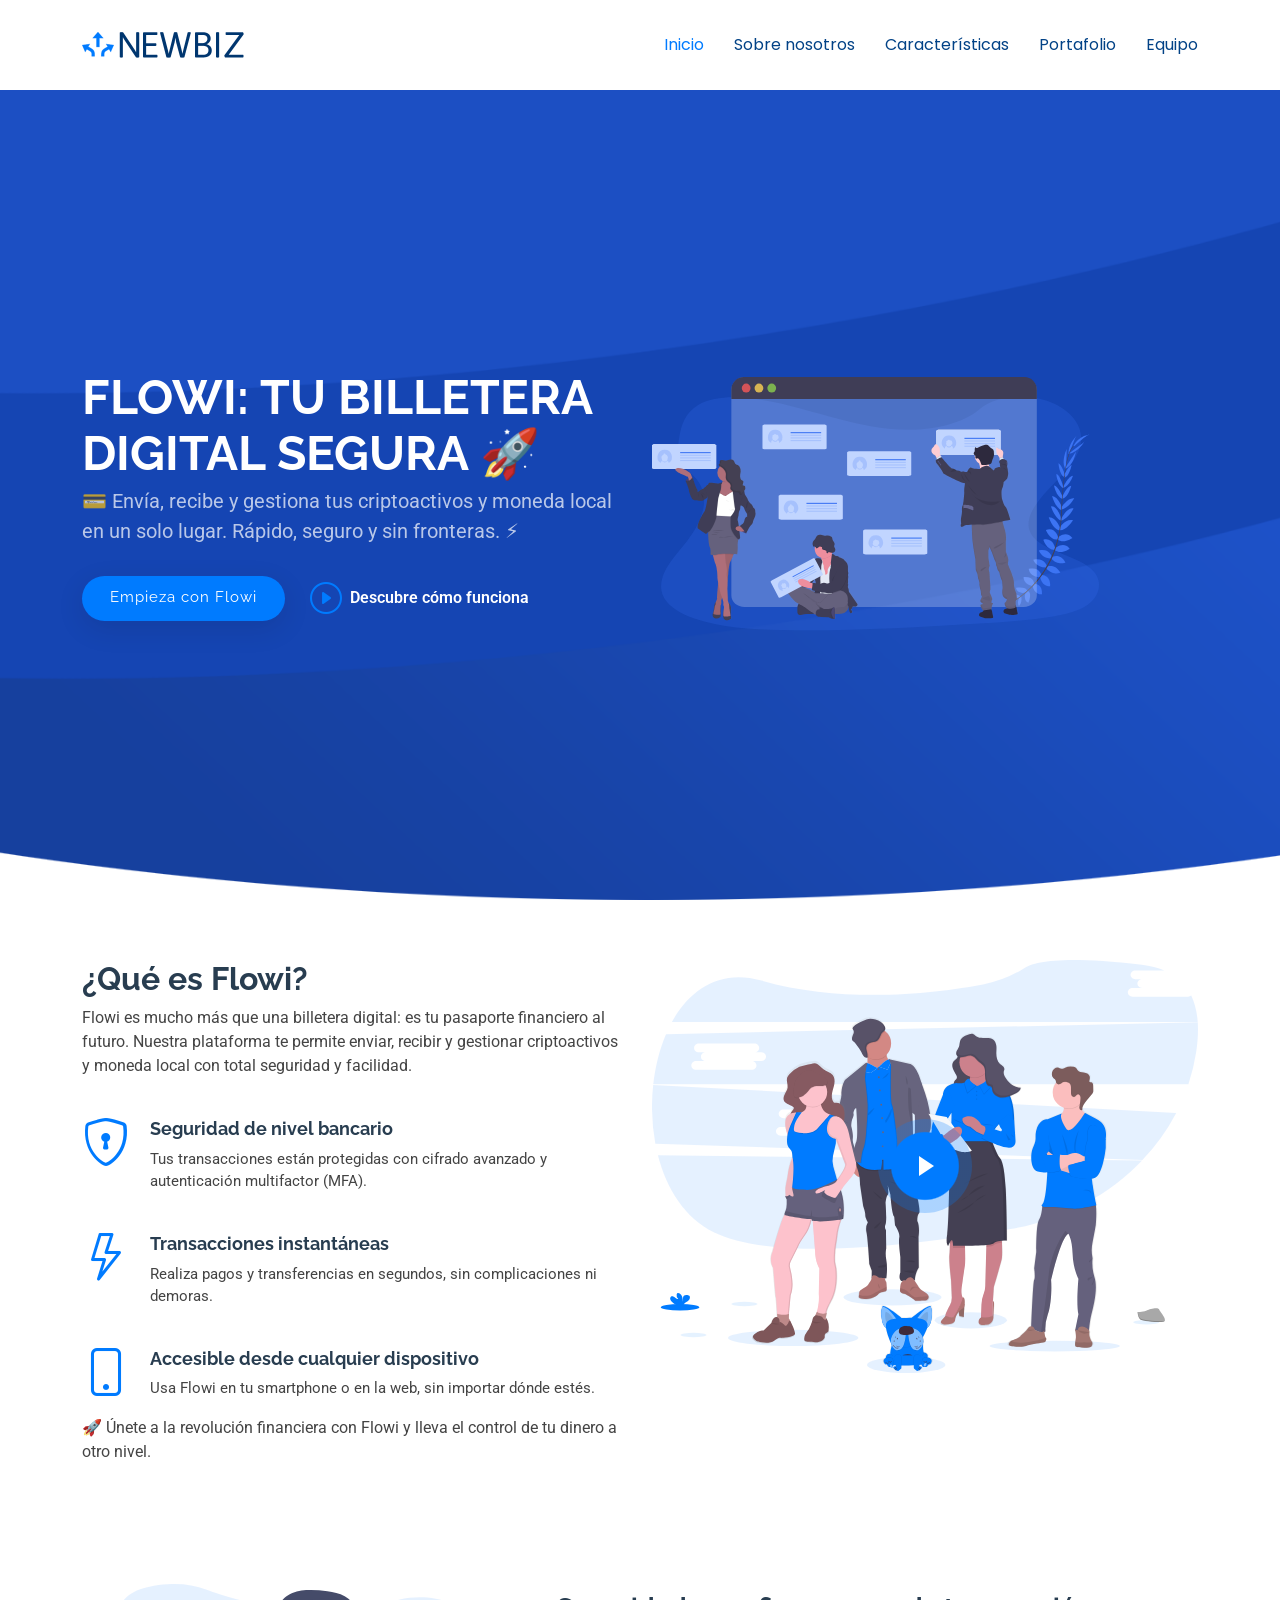
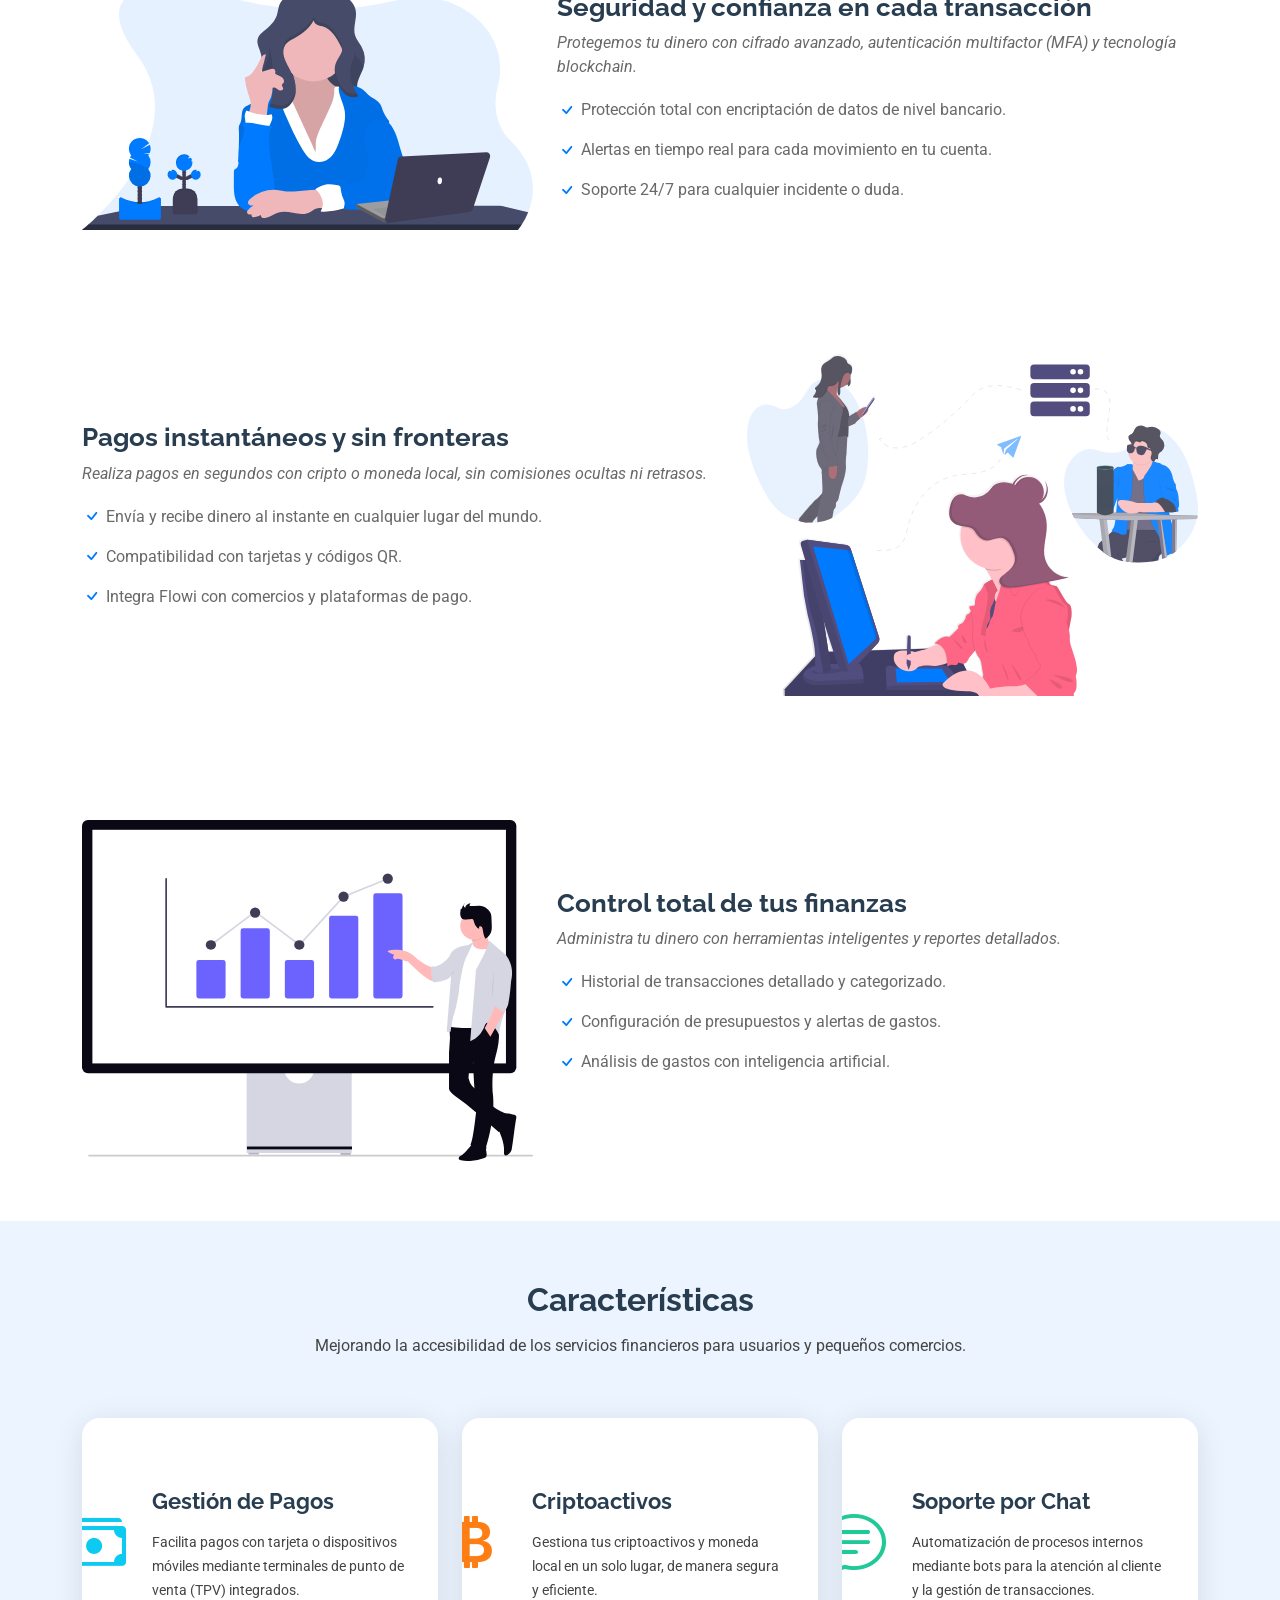
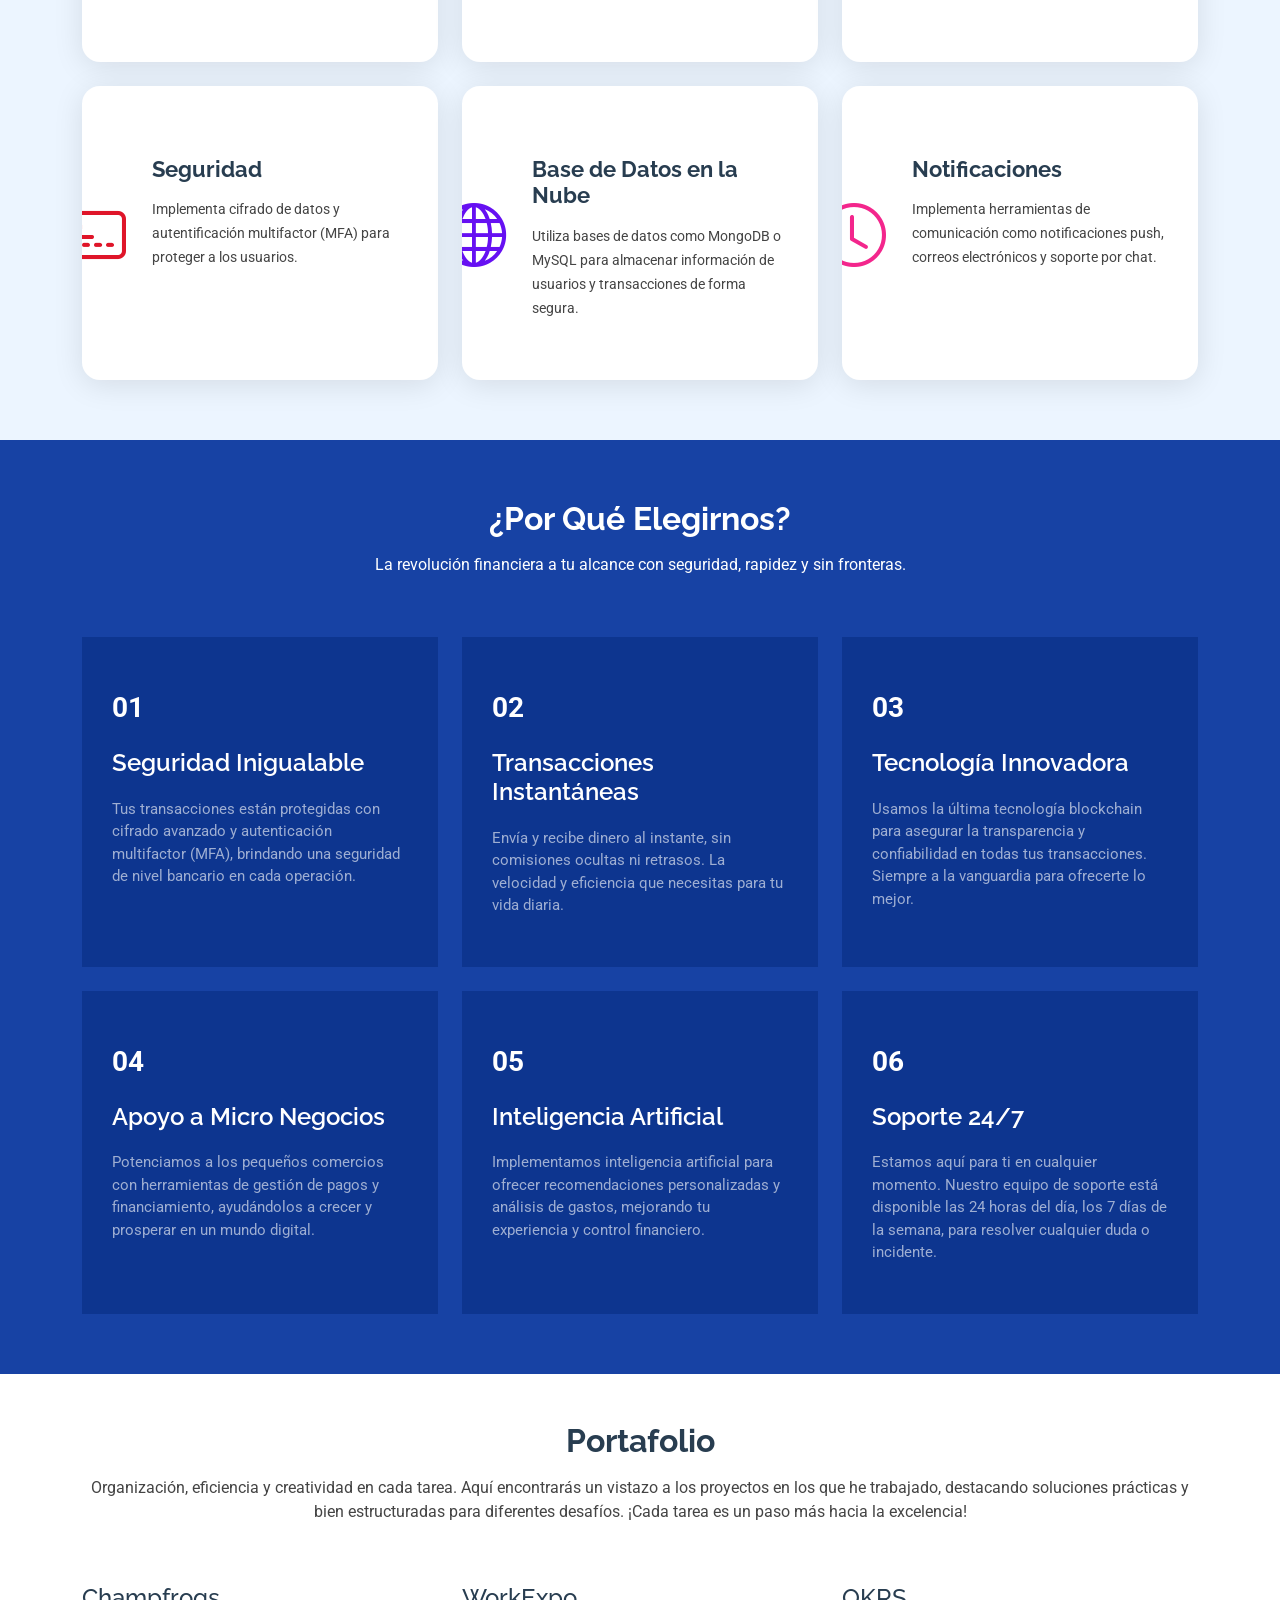
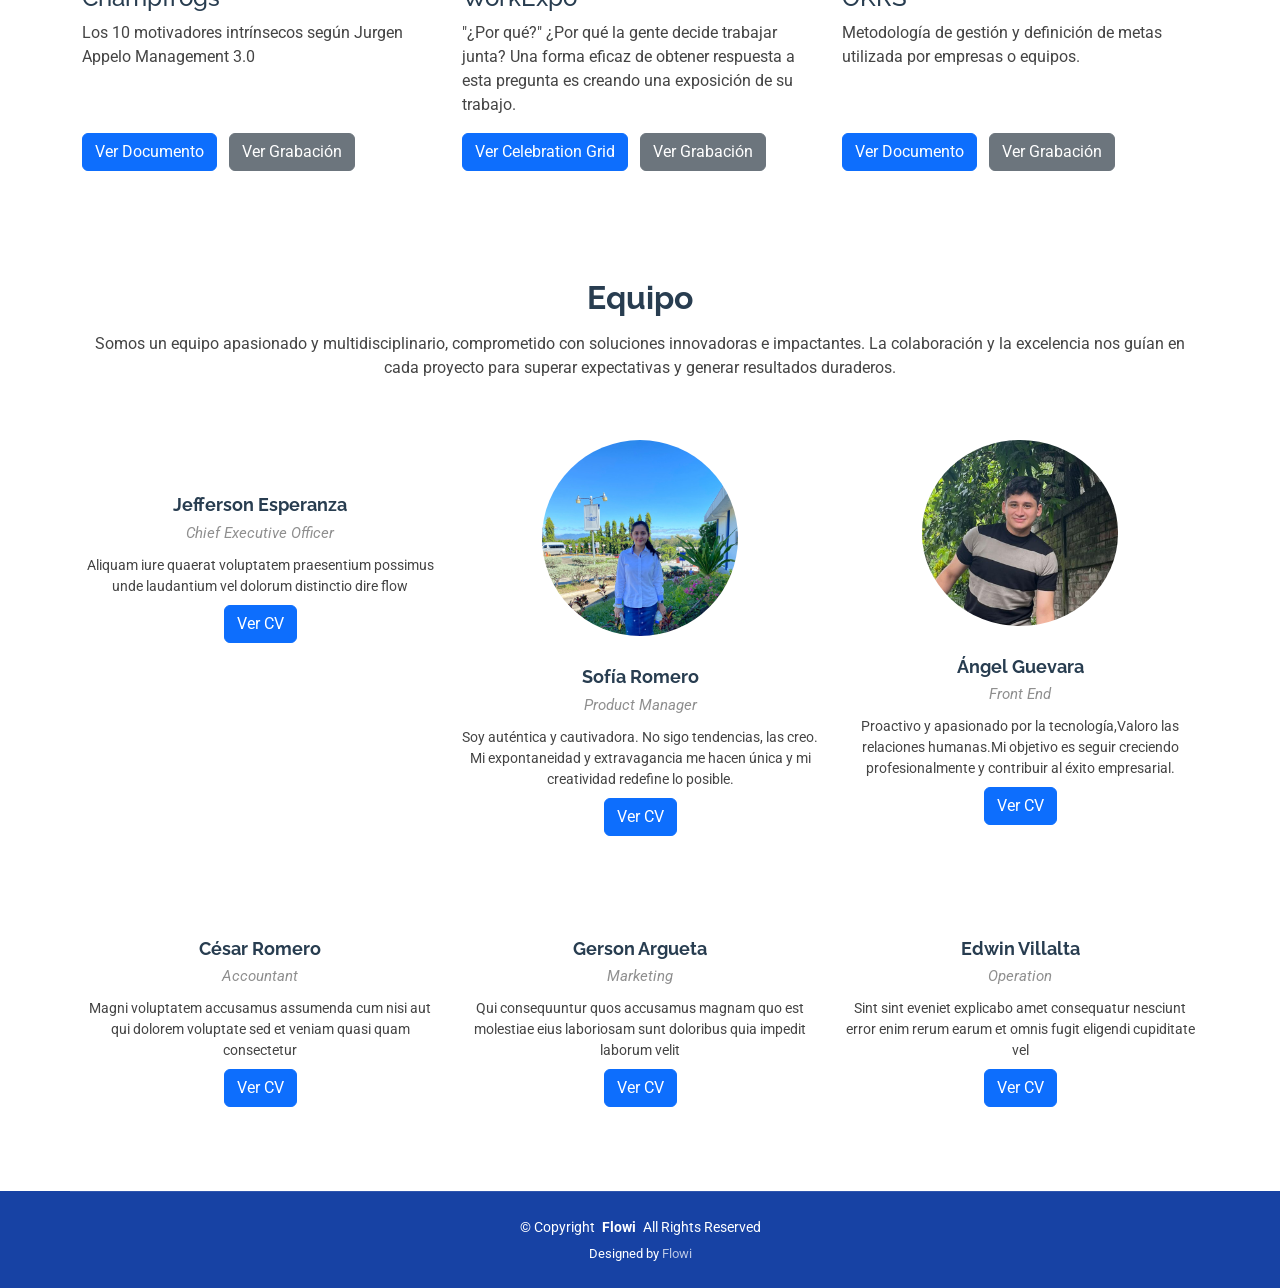
==== index.html @ 3907fd0b "Actualizar datos Angel,creacion de carptea cv y agregar foto" ====
<!DOCTYPE html>
<html lang="en">

<head>
  <meta charset="utf-8">
  <meta content="width=device-width, initial-scale=1.0" name="viewport">
  <title>Inicio</title>
  <meta name="description" content="">
  <meta name="keywords" content="">

  <!-- Favicons -->
  <link href="assets/img/favicon.png" rel="icon">
  <link href="assets/img/apple-touch-icon.png" rel="apple-touch-icon">

  <!-- Fonts -->
  <link href="https://fonts.googleapis.com" rel="preconnect">
  <link href="https://fonts.gstatic.com" rel="preconnect" crossorigin>
  <link
    href="https://fonts.googleapis.com/css2?family=Roboto:ital,wght@0,100;0,300;0,400;0,500;0,700;0,900;1,100;1,300;1,400;1,500;1,700;1,900&family=Poppins:ital,wght@0,100;0,200;0,300;0,400;0,500;0,600;0,700;0,800;0,900;1,100;1,200;1,300;1,400;1,500;1,600;1,700;1,800;1,900&family=Raleway:ital,wght@0,100;0,200;0,300;0,400;0,500;0,600;0,700;0,800;0,900;1,100;1,200;1,300;1,400;1,500;1,600;1,700;1,800;1,900&display=swap"
    rel="stylesheet">

  <!-- Vendor CSS Files -->
  <link href="assets/vendor/bootstrap/css/bootstrap.min.css" rel="stylesheet">
  <link href="assets/vendor/bootstrap-icons/bootstrap-icons.css" rel="stylesheet">
  <link href="assets/vendor/aos/aos.css" rel="stylesheet">
  <link href="assets/vendor/glightbox/css/glightbox.min.css" rel="stylesheet">
  <link href="assets/vendor/swiper/swiper-bundle.min.css" rel="stylesheet">

  <!-- Main CSS File -->
  <link href="assets/css/main.css" rel="stylesheet">

  <!-- =======================================================
  * Template Name: NewBiz
  * Template URL: https://bootstrapmade.com/newbiz-bootstrap-business-template/
  * Updated: Aug 07 2024 with Bootstrap v5.3.3
  * Author: BootstrapMade.com
  * License: https://bootstrapmade.com/license/
  ======================================================== -->
</head>

<body class="index-page">

  <header id="header" class="header d-flex align-items-center sticky-top">
    <div class="container-fluid container-xl position-relative d-flex align-items-center justify-content-between">

      <a href="index.html" class="logo d-flex align-items-center">
        <img src="assets/img/logo.png" alt="">
        <!-- Uncomment the line below if you also wish to use text logo -->
        <!-- <h1 class="sitename">NewBiz</h1>  -->
      </a>

      <nav id="navmenu" class="navmenu">
        <ul>
          <li><a href="#hero" class="active">Inicio</a></li>
          <li><a href="#about">Sobre nosotros</a></li>
          <li><a href="#services">Características</a></li>
          <li><a href="#portfolio">Portafolio</a></li>
          <li><a href="#team">Equipo</a></li>
          <!-- <li><a href="#contact">Contact</a></li>-->
        </ul>
        <i class="mobile-nav-toggle d-xl-none bi bi-list"></i>
      </nav>

    </div>
  </header>

  <main class="main">

    <!-- Hero Section -->
    <section id="hero" class="hero section dark-background">
      <div class="container">
        <div class="row gy-4">
          <div class="col-lg-5 order-lg-last hero-img" data-aos="zoom-out" data-aos-delay="100">
            <img src="assets/img/hero-img.svg" class="img-fluid animated" alt="Flowi - Billetera Digital">
          </div>
          <div class="col-lg-6 d-flex flex-column justify-content-center" data-aos="fade-in">
            <h1>FLOWI: TU BILLETERA DIGITAL SEGURA 🚀</h1>
            <p>💳 Envía, recibe y gestiona tus criptoactivos y moneda local en un solo lugar. Rápido, seguro y sin
              fronteras. ⚡</p>
            <div class="d-flex">
              <a href="#about" class="btn-get-started">Empieza con Flowi</a>
              <a href="https://www.youtube.com/watch?v=Y7f98aduVJ8"
                class="glightbox btn-watch-video d-flex align-items-center">
                <i class="bi bi-play-circle"></i><span> Descubre cómo funciona</span>
              </a>
            </div>
          </div>
        </div>
      </div>
    </section>
    <!-- /Hero Section -->
    <!-- About Section -->
    <section id="about" class="about section">
      <div class="container">
        <div class="row gy-4">

          <div class="col-lg-6 position-relative align-self-start order-lg-last order-first" data-aos="fade-up"
            data-aos-delay="200">
            <img src="assets/img/about.svg" class="img-fluid" alt="Flowi - Billetera Digital">
            <a href="https://www.youtube.com/watch?v=Y7f98aduVJ8" class="glightbox pulsating-play-btn"></a>
          </div>

          <div class="col-lg-6 content order-last order-lg-first" data-aos="fade-up" data-aos-delay="100">
            <h3>¿Qué es Flowi?</h3>
            <p>Flowi es mucho más que una billetera digital: es tu pasaporte financiero al futuro. Nuestra
              plataforma te permite enviar, recibir y gestionar criptoactivos y moneda local con total seguridad y
              facilidad.</p>

            <ul>
              <li>
                <i class="bi bi-shield-lock"></i>
                <div>
                  <h5>Seguridad de nivel bancario</h5>
                  <p>Tus transacciones están protegidas con cifrado avanzado y autenticación multifactor (MFA).</p>
                </div>
              </li>
              <li>
                <i class="bi bi-lightning"></i>
                <div>
                  <h5>Transacciones instantáneas</h5>
                  <p>Realiza pagos y transferencias en segundos, sin complicaciones ni demoras.</p>
                </div>
              </li>
              <li>
                <i class="bi bi-phone"></i>
                <div>
                  <h5>Accesible desde cualquier dispositivo</h5>
                  <p>Usa Flowi en tu smartphone o en la web, sin importar dónde estés.</p>
                </div>
              </li>
            </ul>

            <p> 🚀 Únete a la revolución financiera con Flowi y lleva el control de tu dinero a otro nivel.</p>
          </div>

        </div>
      </div>
    </section>
    <!-- /About Section -->

    <!-- Features Section -->
    <section id="features" class="features section">
      <div class="container">

        <div class="row gy-4 align-items-center features-item">
          <div class="col-md-5 d-flex align-items-center" data-aos="zoom-out" data-aos-delay="100">
            <img src="assets/img/features-1.svg" class="img-fluid" alt="Seguridad Flowi">
          </div>
          <div class="col-md-7" data-aos="fade-up" data-aos-delay="100">
            <h3>Seguridad y confianza en cada transacción</h3>
            <p class="fst-italic">
              Protegemos tu dinero con cifrado avanzado, autenticación multifactor (MFA) y tecnología blockchain.
            </p>
            <ul>
              <li><i class="bi bi-check"></i> <span> Protección total con encriptación de datos de nivel
                  bancario.</span></li>
              <li><i class="bi bi-check"></i> <span> Alertas en tiempo real para cada movimiento en tu cuenta.</span>
              </li>
              <li><i class="bi bi-check"></i> <span> Soporte 24/7 para cualquier incidente o duda.</span></li>
            </ul>
          </div>
        </div><!-- Features Item -->

        <div class="row gy-4 align-items-center features-item">
          <div class="col-md-5 order-lg-last d-flex align-items-center" data-aos="zoom-out" data-aos-delay="200">
            <img src="assets/img/features-2.svg" class="img-fluid" alt="Pagos instantáneos Flowi">
          </div>
          <div class="col-md-7" data-aos="fade-up" data-aos-delay="200">
            <h3>Pagos instantáneos y sin fronteras</h3>
            <p class="fst-italic">
              Realiza pagos en segundos con cripto o moneda local, sin comisiones ocultas ni retrasos.
            </p>
            <ul>
              <li><i class="bi bi-check"></i> <span> Envía y recibe dinero al instante en cualquier lugar del
                  mundo.</span></li>
              <li><i class="bi bi-check"></i> <span> Compatibilidad con tarjetas y códigos QR.</span></li>
              <li><i class="bi bi-check"></i> <span> Integra Flowi con comercios y plataformas de pago.</span></li>
            </ul>
          </div>
        </div><!-- Features Item -->

        <div class="row gy-4 align-items-center features-item">
          <div class="col-md-5 d-flex align-items-center" data-aos="zoom-out" data-aos-delay="300">
            <img src="assets/img/features-3.svg" class="img-fluid" alt="Control total con Flowi">
          </div>
          <div class="col-md-7" data-aos="fade-up" data-aos-delay="300">
            <h3>Control total de tus finanzas</h3>
            <p class="fst-italic">
              Administra tu dinero con herramientas inteligentes y reportes detallados.
            </p>
            <ul>
              <li><i class="bi bi-check"></i> <span> Historial de transacciones detallado y categorizado.</span></li>
              <li><i class="bi bi-check"></i> <span> Configuración de presupuestos y alertas de gastos.</span></li>
              <li><i class="bi bi-check"></i> <span> Análisis de gastos con inteligencia artificial.</span></li>
            </ul>
          </div>
        </div><!-- Features Item -->

      </div>
    </section>
    <!-- /Features Section -->


    <!-- Características Section -->
    <section id="services" class="services section light-background">

      <!-- Section Title -->
      <div class="container section-title" data-aos="fade-up">
        <h2>Características</h2>
        <p>Mejorando la accesibilidad de los servicios financieros para usuarios y pequeños comercios.</p>
      </div><!-- End Section Title -->

      <div class="container">

        <div class="row gy-4">

          <div class="col-lg-4 col-md-6" data-aos="fade-up" data-aos-delay="100">
            <div class="service-item  position-relative">
              <div class="icon">
                <i class="bi bi-cash-stack" style="color: #0dcaf0;"></i>
              </div>
              <a href="" class="stretched-link">
                <h3>Gestión de Pagos</h3>
              </a>
              <p>Facilita pagos con tarjeta o dispositivos móviles mediante terminales de punto de venta (TPV)
                integrados.</p>
            </div>
          </div><!-- End Service Item -->

          <div class="col-lg-4 col-md-6" data-aos="fade-up" data-aos-delay="200">
            <div class="service-item position-relative">
              <div class="icon">
                <i class="bi bi-currency-bitcoin" style="color: #fd7e14;"></i>
              </div>
              <a href="" class="stretched-link">
                <h3>Criptoactivos</h3>
              </a>
              <p>Gestiona tus criptoactivos y moneda local en un solo lugar, de manera segura y eficiente.</p>
            </div>
          </div><!-- End Service Item -->

          <div class="col-lg-4 col-md-6" data-aos="fade-up" data-aos-delay="300">
            <div class="service-item position-relative">
              <div class="icon">
                <i class="bi bi-chat-text" style="color: #20c997;"></i>
              </div>
              <a href="" class="stretched-link">
                <h3>Soporte por Chat</h3>
              </a>
              <p>Automatización de procesos internos mediante bots para la atención al cliente y la gestión de
                transacciones.</p>
            </div>
          </div><!-- End Service Item -->

          <div class="col-lg-4 col-md-6" data-aos="fade-up" data-aos-delay="400">
            <div class="service-item position-relative">
              <div class="icon">
                <i class="bi bi-credit-card-2-front" style="color: #df1529;"></i>
              </div>
              <a href="" class="stretched-link">
                <h3>Seguridad</h3>
              </a>
              <p>Implementa cifrado de datos y autentificación multifactor (MFA) para proteger a los usuarios.</p>
            </div>
          </div><!-- End Service Item -->

          <div class="col-lg-4 col-md-6" data-aos="fade-up" data-aos-delay="500">
            <div class="service-item position-relative">
              <div class="icon">
                <i class="bi bi-globe" style="color: #6610f2;"></i>
              </div>
              <a href="" class="stretched-link">
                <h3>Base de Datos en la Nube</h3>
              </a>
              <p>Utiliza bases de datos como MongoDB o MySQL para almacenar información de usuarios y transacciones de
                forma segura.</p>
            </div>
          </div><!-- End Service Item -->

          <div class="col-lg-4 col-md-6" data-aos="fade-up" data-aos-delay="600">
            <div class="service-item position-relative">
              <div class="icon">
                <i class="bi bi-clock" style="color: #f3268c;"></i>
              </div>
              <a href="" class="stretched-link">
                <h3>Notificaciones</h3>
              </a>
              <p>Implementa herramientas de comunicación como notificaciones push, correos electrónicos y soporte por
                chat.</p>
            </div>
          </div><!-- End Service Item -->

        </div>

      </div>

    </section><!-- /Características Section -->
    <!-- Why Us Section -->
    <section id="why-us" class="why-us section dark-background">

      <!-- Section Title -->
      <div class="container section-title" data-aos="fade-up">
        <h2>¿Por Qué Elegirnos?</h2>
        <p>La revolución financiera a tu alcance con seguridad, rapidez y sin fronteras.</p>
      </div><!-- End Section Title -->

      <div class="container">

        <div class="row gy-4">

          <div class="col-lg-4" data-aos="fade-up" data-aos-delay="100">
            <div class="card-item">
              <span>01</span>
              <h4><a href="" class="stretched-link">Seguridad Inigualable</a></h4>
              <p>Tus transacciones están protegidas con cifrado avanzado y autenticación multifactor (MFA), brindando
                una seguridad de nivel bancario en cada operación.</p>
            </div>
          </div><!-- Card Item -->

          <div class="col-lg-4" data-aos="fade-up" data-aos-delay="200">
            <div class="card-item">
              <span>02</span>
              <h4><a href="" class="stretched-link">Transacciones Instantáneas</a></h4>
              <p>Envía y recibe dinero al instante, sin comisiones ocultas ni retrasos. La velocidad y eficiencia que
                necesitas para tu vida diaria.</p>
            </div>
          </div><!-- Card Item -->

          <div class="col-lg-4" data-aos="fade-up" data-aos-delay="300">
            <div class="card-item">
              <span>03</span>
              <h4><a href="" class="stretched-link">Tecnología Innovadora</a></h4>
              <p>Usamos la última tecnología blockchain para asegurar la transparencia y confiabilidad en todas tus
                transacciones. Siempre a la vanguardia para ofrecerte lo mejor.</p>
            </div>
          </div><!-- Card Item -->

          <div class="col-lg-4" data-aos="fade-up" data-aos-delay="400">
            <div class="card-item">
              <span>04</span>
              <h4><a href="" class="stretched-link">Apoyo a Micro Negocios</a></h4>
              <p>Potenciamos a los pequeños comercios con herramientas de gestión de pagos y financiamiento, ayudándolos
                a crecer y prosperar en un mundo digital.</p>
            </div>
          </div><!-- Card Item -->

          <div class="col-lg-4" data-aos="fade-up" data-aos-delay="500">
            <div class="card-item">
              <span>05</span>
              <h4><a href="" class="stretched-link">Inteligencia Artificial</a></h4>
              <p>Implementamos inteligencia artificial para ofrecer recomendaciones personalizadas y análisis de gastos,
                mejorando tu experiencia y control financiero.</p>
            </div>
          </div><!-- Card Item -->

          <div class="col-lg-4" data-aos="fade-up" data-aos-delay="600">
            <div class="card-item">
              <span>06</span>
              <h4><a href="" class="stretched-link">Soporte 24/7</a></h4>
              <p>Estamos aquí para ti en cualquier momento. Nuestro equipo de soporte está disponible las 24 horas del
                día, los 7 días de la semana, para resolver cualquier duda o incidente.</p>
            </div>
          </div><!-- Card Item -->

        </div>

      </div>

    </section><!-- /Why Us Section -->






    <!-- Sección de Portafolio -->
    <section id="portfolio" class="portfolio section py-5">
      <!-- Título de la sección -->
      <div class="container section-title" data-aos="fade-up">
        <h2 class="mb-3">Portafolio</h2>
        <p>
          Organización, eficiencia y creatividad en cada tarea. Aquí encontrarás un vistazo a los proyectos
          en los que he trabajado, destacando soluciones prácticas y bien estructuradas para diferentes desafíos.
          ¡Cada tarea es un paso más hacia la excelencia!
        </p>
      </div>
      <!-- Fin del Título de la sección -->
      <div class="container">


        <div class="row gy-4 isotope-container" data-aos="fade-up" data-aos-delay="200">

          <!-- ===================== CHAMPFROGS ===================== -->
          <!-- Item 1: Champfrogs -->
          <div class="col-lg-4 col-md-6 portfolio-item isotope-item filter-app">
            <div class="portfolio-info">
              <h4>Champfrogs</h4>
              <p>Los 10 motivadores intrínsecos según Jurgen Appelo Management 3.0</p></br></br>
              <a href="https://ugbedu-my.sharepoint.com/:w:/g/personal/smss015622_ugb_edu_sv/Ec3qMzioPcFKhHUkWg84Id0B7WBWlVO06pEzgEJeiFwKRA?e=NAuauF"
                class="btn btn-primary me-2" target="_blank">Ver Documento</a>
              <a href="https://ugbedu-my.sharepoint.com/:v:/g/personal/smss042622_ugb_edu_sv/EVB0fCLcIjxLv-XUo2CFocABbLSlWggOLYR1mdqZLyVkyA?e=UA6SeP&nav=eyJyZWZlcnJhbEluZm8iOnsicmVmZXJyYWxBcHAiOiJTdHJlYW1XZWJBcHAiLCJyZWZlcnJhbFZpZXciOiJTaGFyZURpYWxvZy1MaW5rIiwicmVmZXJyYWxBcHBQbGF0Zm9ybSI6IldlYiIsInJlZmVycmFsTW9kZSI6InZpZXcifX0%3D"
                class="btn btn-secondary" target="_blank">Ver Grabación</a>
            </div>
          </div>
          <!-- Fin Item 1 -->

          <!-- ===================== WORKEXPO ===================== -->
          <!-- Item 3: WorkExpo -->
          <div class="col-lg-4 col-md-6 portfolio-item isotope-item filter-product">
            <div class="portfolio-info">
              <h4>WorkExpo</h4>
              <p>"¿Por qué?" ¿Por qué la gente decide trabajar junta? Una forma eficaz de obtener
                respuesta a esta pregunta es creando una exposición de su trabajo.</p>
              <a href="https://miro.com/app/board/uXjVLlBNHdg=/" class="btn btn-primary me-2" target="_blank">Ver
                Celebration Grid</a>
              <a href="https://www.youtube.com/watch?v=44D4u_LnYlI" class="btn btn-secondary" target="_blank">Ver
                Grabación</a>
            </div>
          </div>
          <!-- Fin Item 3 -->

          <!-- ===================== OKRS ===================== -->
          <!-- Item 5: OKRS -->
          <div class="col-lg-4 col-md-6 portfolio-item isotope-item filter-branding">
            <div class="portfolio-info">
              <h4>OKRS</h4>
              <p>Metodología de gestión y definición de metas utilizada por empresas o equipos.</p></br></br>
              <a href="https://ugbedu-my.sharepoint.com/:w:/g/personal/smss015622_ugb_edu_sv/ER1hieeTzFlBsaVsQxnJvjYB9P_4V1uggPnqoZPifH6NRQ?e=gDgNla"
                class="btn btn-primary me-2" target="_blank">Ver Documento</a>
              <a href="https://www.youtube.com/watch?v=ArRf6s9qsGw" class="btn btn-secondary" target="_blank">Ver
                Grabación</a>
            </div>
          </div>
          <!-- Fin Item 5 -->

        </div>
        <!-- Fin del contenedor de elementos -->

      </div>
      <!-- Fin container -->
    </section>
    <!-- /Sección de Portafolio -->




    <!-- Team Section -->
    <section id="team" class="team section">

      <!-- Section Title -->
      <div class="container section-title" data-aos="fade-up">
        <h2>Equipo</h2>
        <p>Somos un equipo apasionado y multidisciplinario, comprometido con soluciones innovadoras e impactantes.
          La colaboración y la excelencia nos guían en cada proyecto para superar expectativas y generar resultados
          duraderos.</p>
      </div><!-- End Section Title -->

      <div class="container">

        <div class="row gy-5">

          <div class="col-lg-4 col-md-6 member" data-aos="fade-up" data-aos-delay="100">
            <div class="member-img">
              <img src="assets/img/team/team-1.jpg" class="img-fluid" alt="">
              <div class="social">
                <a href="#"><i class="bi bi-twitter-x"></i></a>
                <a href="#"><i class="bi bi-facebook"></i></a>
                <a href="#"><i class="bi bi-instagram"></i></a>
                <a href="#"><i class="bi bi-linkedin"></i></a>
              </div>
            </div>
            <div class="member-info text-center">
              <h4>Jefferson Esperanza</h4>
              <span>Chief Executive Officer</span>
              <p>Aliquam iure quaerat voluptatem praesentium possimus unde laudantium vel dolorum distinctio dire flow
              </p>
              <!-- Botón con enlace para ver CV -->
              <a href="#" class="btn btn-primary mt-2" target="_blank">Ver CV</a>
            </div>
          </div><!-- End Team Member -->

          <div class="col-lg-4 col-md-6 member" data-aos="fade-up" data-aos-delay="200">
            <div class="member-img">
              <img src="assets/img/team/team-2.jpg" class="img-fluid" alt="">
              <div class="social">
                <a href="#"><i class="bi bi-twitter-x"></i></a>
                <a href="#"><i class="bi bi-facebook"></i></a>
                <a href="#"><i class="bi bi-instagram"></i></a>
                <a href="#"><i class="bi bi-linkedin"></i></a>
              </div>
            </div>
            <div class="member-info text-center">
              <h4>Sofía Romero</h4>
              <span>Product Manager</span>
              <p>Soy auténtica y cautivadora. No sigo tendencias, las creo. Mi expontaneidad y extravagancia
                me hacen única y mi creatividad redefine lo posible.</p>
              <!-- Botón con enlace para ver CV -->
              <a href="#" class="btn btn-primary mt-2" target="_blank">Ver CV</a>
            </div>
          </div><!-- End Team Member -->

          <div class="col-lg-4 col-md-6 member" data-aos="fade-up" data-aos-delay="300">
            <div class="member-img">
              <img src="assets/img/team/Angel.jpg" class="img-fluid" alt="">
              <div class="social">
                <a href="https://x.com/i/flow/login?redirect_after_login=%2FJosue_Guevara19" target="_blank"><i
                  class="bi bi-twitter-x"></i></a>
              <a href="https://www.facebook.com/josue.portillo.5836711/" target="_blank"><i
                  class="bi bi-facebook"></i></a>
              <a href="https://www.instagram.com/josue_guevara_22/" target="_blank"><i
                  class="bi bi-instagram"></i></a>
              <a href="https://www.linkedin.com/in/josu%C3%A9-guevara-41653327b/" target="_blank"><i
                  class="bi bi-linkedin"></i></a>
              </div>
            </div>
            <div class="member-info text-center">
              <h4>Ángel Guevara</h4>
              <span>Front End</span>
              <p> Proactivo y apasionado por la tecnología,Valoro las relaciones humanas.Mi objetivo es seguir creciendo
                profesionalmente y contribuir al éxito empresarial.</p>
              <!-- Botón con enlace para ver CV -->
              <a href="./Cvs/Angel.pdf" class="btn btn-primary mt-2" download="Angel.pdf">Ver CV</a>

            </div>
          </div><!-- End Team Member -->

          <div class="col-lg-4 col-md-6 member" data-aos="fade-up" data-aos-delay="400">
            <div class="member-img">
              <img src="assets/img/team/team-4.jpg" class="img-fluid" alt="">
              <div class="social">
                <a href="#"><i class="bi bi-twitter-x"></i></a>
                <a href="#"><i class="bi bi-facebook"></i></a>
                <a href="#"><i class="bi bi-instagram"></i></a>
                <a href="#"><i class="bi bi-linkedin"></i></a>
              
              </div>
            </div>
            <div class="member-info text-center">
              <h4>César Romero</h4>
              <span>Accountant</span>
              <p>Magni voluptatem accusamus assumenda cum nisi aut qui dolorem voluptate sed et veniam quasi quam
                consectetur</p>
              <!-- Botón con enlace para ver CV -->
              <a href="#" class="btn btn-primary mt-2" target="_blank">Ver CV</a>
            </div>
          </div><!-- End Team Member -->

          <div class="col-lg-4 col-md-6 member" data-aos="fade-up" data-aos-delay="500">
            <div class="member-img">
              <img src="assets/img/team/team-5.jpg" class="img-fluid" alt="">
              <div class="social">
                <a href="#"><i class="bi bi-twitter-x"></i></a>
                <a href="#"><i class="bi bi-facebook"></i></a>
                <a href="#"><i class="bi bi-instagram"></i></a>
                <a href="#"><i class="bi bi-linkedin"></i></a>
              </div>
            </div>
            <div class="member-info text-center">
              <h4>Gerson Argueta</h4>
              <span>Marketing</span>
              <p>Qui consequuntur quos accusamus magnam quo est molestiae eius laboriosam sunt doloribus quia impedit
                laborum velit</p>
              <!-- Botón con enlace para ver CV -->
              <a href="#" class="btn btn-primary mt-2" target="_blank">Ver CV</a>
            </div>
          </div><!-- End Team Member -->

          <div class="col-lg-4 col-md-6 member" data-aos="fade-up" data-aos-delay="600">
            <div class="member-img">
              <img src="assets/img/team/team-6.jpg" class="img-fluid" alt="">
              <div class="social">
                <a href="#"><i class="bi bi-twitter-x"></i></a>
                <a href="#"><i class="bi bi-facebook"></i></a>
                <a href="#"><i class="bi bi-instagram"></i></a>
                <a href="#"><i class="bi bi-linkedin"></i></a>
              </div>
            </div>
            <div class="member-info text-center">
              <h4>Edwin Villalta</h4>
              <span>Operation</span>
              <p>Sint sint eveniet explicabo amet consequatur nesciunt error enim rerum earum et omnis fugit eligendi
                cupiditate vel</p>
              <!-- Botón con enlace para ver CV -->
              <a href="#" class="btn btn-primary mt-2" target="_blank">Ver CV</a>
            </div>
          </div><!-- End Team Member -->

        </div>

      </div>

    </section><!-- /Team Section -->





  </main>

  <footer id="footer" class="footer dark-background">



    <div class="container copyright text-center mt-4">
      <p>© <span>Copyright</span> <strong class="px-1 sitename">Flowi</strong> <span>All Rights Reserved</span></p>
      <div class="credits">
        <!-- All the links in the footer should remain intact. -->
        <!-- You can delete the links only if you've purchased the pro version. -->
        <!-- Licensing information: https://bootstrapmade.com/license/ -->
        <!-- Purchase the pro version with working PHP/AJAX contact form: [buy-url] -->
        Designed by <a href="https://bootstrapmade.com/">Flowi</a>
      </div>
    </div>

  </footer>

  <!-- Scroll Top -->
  <a href="#" id="scroll-top" class="scroll-top d-flex align-items-center justify-content-center"><i
      class="bi bi-arrow-up-short"></i></a>

  <!-- Preloader -->
  <div id="preloader"></div>

  <!-- Vendor JS Files -->
  <script src="assets/vendor/bootstrap/js/bootstrap.bundle.min.js"></script>
  <script src="assets/vendor/php-email-form/validate.js"></script>
  <script src="assets/vendor/aos/aos.js"></script>
  <script src="assets/vendor/glightbox/js/glightbox.min.js"></script>
  <script src="assets/vendor/purecounter/purecounter_vanilla.js"></script>
  <script src="assets/vendor/imagesloaded/imagesloaded.pkgd.min.js"></script>
  <script src="assets/vendor/isotope-layout/isotope.pkgd.min.js"></script>
  <script src="assets/vendor/swiper/swiper-bundle.min.js"></script>

  <!-- Main JS File -->
  <script src="assets/js/main.js"></script>

</body>

</html>
---- assets/css/main.css ----
/**
* Template Name: NewBiz
* Template URL: https://bootstrapmade.com/newbiz-bootstrap-business-template/
* Updated: Aug 07 2024 with Bootstrap v5.3.3
* Author: BootstrapMade.com
* License: https://bootstrapmade.com/license/
*/

/*--------------------------------------------------------------
# Font & Color Variables
# Help: https://bootstrapmade.com/color-system/
--------------------------------------------------------------*/
/* Fonts */
:root {
  --default-font: "Roboto",  system-ui, -apple-system, "Segoe UI", Roboto, "Helvetica Neue", Arial, "Noto Sans", "Liberation Sans", sans-serif, "Apple Color Emoji", "Segoe UI Emoji", "Segoe UI Symbol", "Noto Color Emoji";
  --heading-font: "Raleway",  sans-serif;
  --nav-font: "Poppins",  sans-serif;
}

/* Global Colors - The following color variables are used throughout the website. Updating them here will change the color scheme of the entire website */
:root { 
  --background-color: #ffffff; /* Background color for the entire website, including individual sections */
  --default-color: #444444; /* Default color used for the majority of the text content across the entire website */
  --heading-color: #283d50; /* Color for headings, subheadings and title throughout the website */
  --accent-color: #007bff; /* Accent color that represents your brand on the website. It's used for buttons, links, and other elements that need to stand out */
  --surface-color: #ffffff; /* The surface color is used as a background of boxed elements within sections, such as cards, icon boxes, or other elements that require a visual separation from the global background. */
  --contrast-color: #ffffff; /* Contrast color for text, ensuring readability against backgrounds of accent, heading, or default colors. */
}

/* Nav Menu Colors - The following color variables are used specifically for the navigation menu. They are separate from the global colors to allow for more customization options */
:root {
  --nav-color: #024286;  /* The default color of the main navmenu links */
  --nav-hover-color: #007bff; /* Applied to main navmenu links when they are hovered over or active */
  --nav-mobile-background-color: #ffffff; /* Used as the background color for mobile navigation menu */
  --nav-dropdown-background-color: #ffffff; /* Used as the background color for dropdown items that appear when hovering over primary navigation items */
  --nav-dropdown-color: #444444; /* Used for navigation links of the dropdown items in the navigation menu. */
  --nav-dropdown-hover-color: #007bff; /* Similar to --nav-hover-color, this color is applied to dropdown navigation links when they are hovered over. */
}

/* Color Presets - These classes override global colors when applied to any section or element, providing reuse of the sam color scheme. */

.light-background {
  --background-color: #ecf5ff;
  --surface-color: #ffffff;
}

.dark-background {
  --background-color: #1742a4;
  --default-color: #ffffff;
  --heading-color: #ffffff;
  --surface-color: #0d358f;
  --contrast-color: #ffffff;
}

/* Smooth scroll */
:root {
  scroll-behavior: smooth;
}

/*--------------------------------------------------------------
# General Styling & Shared Classes
--------------------------------------------------------------*/
body {
  color: var(--default-color);
  background-color: var(--background-color);
  font-family: var(--default-font);
}

a {
  color: var(--accent-color);
  text-decoration: none;
  transition: 0.3s;
}

a:hover {
  color: color-mix(in srgb, var(--accent-color), transparent 25%);
  text-decoration: none;
}

h1,
h2,
h3,
h4,
h5,
h6 {
  color: var(--heading-color);
  font-family: var(--heading-font);
}

/* PHP Email Form Messages
------------------------------*/
.php-email-form .error-message {
  display: none;
  background: #df1529;
  color: #ffffff;
  text-align: left;
  padding: 15px;
  margin-bottom: 24px;
  font-weight: 600;
}

.php-email-form .sent-message {
  display: none;
  color: #ffffff;
  background: #059652;
  text-align: center;
  padding: 15px;
  margin-bottom: 24px;
  font-weight: 600;
}

.php-email-form .loading {
  display: none;
  background: var(--surface-color);
  text-align: center;
  padding: 15px;
  margin-bottom: 24px;
}

.php-email-form .loading:before {
  content: "";
  display: inline-block;
  border-radius: 50%;
  width: 24px;
  height: 24px;
  margin: 0 10px -6px 0;
  border: 3px solid var(--accent-color);
  border-top-color: var(--surface-color);
  animation: php-email-form-loading 1s linear infinite;
}

@keyframes php-email-form-loading {
  0% {
    transform: rotate(0deg);
  }

  100% {
    transform: rotate(360deg);
  }
}

/* Pulsating Play Button
------------------------------*/
.pulsating-play-btn {
  width: 94px;
  height: 94px;
  background: radial-gradient(var(--accent-color) 50%, color-mix(in srgb, var(--accent-color), transparent 75%) 52%);
  border-radius: 50%;
  display: block;
  position: relative;
  overflow: hidden;
}

.pulsating-play-btn:before {
  content: "";
  position: absolute;
  width: 120px;
  height: 120px;
  animation-delay: 0s;
  animation: pulsate-play-btn 2s;
  animation-direction: forwards;
  animation-iteration-count: infinite;
  animation-timing-function: steps;
  opacity: 1;
  border-radius: 50%;
  border: 5px solid color-mix(in srgb, var(--accent-color), transparent 30%);
  top: -15%;
  left: -15%;
  background: rgba(198, 16, 0, 0);
}

.pulsating-play-btn:after {
  content: "";
  position: absolute;
  left: 50%;
  top: 50%;
  transform: translateX(-40%) translateY(-50%);
  width: 0;
  height: 0;
  border-top: 10px solid transparent;
  border-bottom: 10px solid transparent;
  border-left: 15px solid #fff;
  z-index: 100;
  transition: all 400ms cubic-bezier(0.55, 0.055, 0.675, 0.19);
}

.pulsating-play-btn:hover:before {
  content: "";
  position: absolute;
  left: 50%;
  top: 50%;
  transform: translateX(-40%) translateY(-50%);
  width: 0;
  height: 0;
  border: none;
  border-top: 10px solid transparent;
  border-bottom: 10px solid transparent;
  border-left: 15px solid #fff;
  z-index: 200;
  animation: none;
  border-radius: 0;
}

.pulsating-play-btn:hover:after {
  border-left: 15px solid var(--accent-color);
  transform: scale(20);
}

@keyframes pulsate-play-btn {
  0% {
    transform: scale(0.6, 0.6);
    opacity: 1;
  }

  100% {
    transform: scale(1, 1);
    opacity: 0;
  }
}

/*--------------------------------------------------------------
# Global Header
--------------------------------------------------------------*/
.header {
  color: var(--default-color);
  background-color: var(--background-color);
  padding: 15px 0;
  transition: all 0.5s;
  z-index: 997;
}

.header .logo {
  line-height: 1;
}

.header .logo img {
  max-height: 26px;
  margin-right: 8px;
}

.header .logo h1 {
  font-size: 30px;
  margin: 0;
  font-weight: 700;
  color: var(--heading-color);
}

.scrolled .header {
  box-shadow: 0px 0 18px rgba(0, 0, 0, 0.1);
}

/*--------------------------------------------------------------
# Navigation Menu
--------------------------------------------------------------*/
/* Navmenu - Desktop */
@media (min-width: 1200px) {
  .navmenu {
    padding: 0;
  }

  .navmenu ul {
    margin: 0;
    padding: 0;
    display: flex;
    list-style: none;
    align-items: center;
  }

  .navmenu li {
    position: relative;
  }

  .navmenu a,
  .navmenu a:focus {
    color: var(--nav-color);
    padding: 18px 15px;
    font-size: 16px;
    font-family: var(--nav-font);
    font-weight: 400;
    display: flex;
    align-items: center;
    justify-content: space-between;
    white-space: nowrap;
    transition: 0.3s;
  }

  .navmenu a i,
  .navmenu a:focus i {
    font-size: 12px;
    line-height: 0;
    margin-left: 5px;
    transition: 0.3s;
  }

  .navmenu li:last-child a {
    padding-right: 0;
  }

  .navmenu li:hover>a,
  .navmenu .active,
  .navmenu .active:focus {
    color: var(--nav-hover-color);
  }

  .navmenu .dropdown ul {
    margin: 0;
    padding: 10px 0;
    background: var(--nav-dropdown-background-color);
    display: block;
    position: absolute;
    visibility: hidden;
    left: 14px;
    top: 130%;
    opacity: 0;
    transition: 0.3s;
    border-radius: 4px;
    z-index: 99;
    box-shadow: 0px 0px 30px rgba(0, 0, 0, 0.1);
  }

  .navmenu .dropdown ul li {
    min-width: 200px;
  }

  .navmenu .dropdown ul a {
    padding: 10px 20px;
    font-size: 15px;
    text-transform: none;
    color: var(--nav-dropdown-color);
  }

  .navmenu .dropdown ul a i {
    font-size: 12px;
  }

  .navmenu .dropdown ul a:hover,
  .navmenu .dropdown ul .active:hover,
  .navmenu .dropdown ul li:hover>a {
    color: var(--nav-dropdown-hover-color);
  }

  .navmenu .dropdown:hover>ul {
    opacity: 1;
    top: 100%;
    visibility: visible;
  }

  .navmenu .dropdown .dropdown ul {
    top: 0;
    left: -90%;
    visibility: hidden;
  }

  .navmenu .dropdown .dropdown:hover>ul {
    opacity: 1;
    top: 0;
    left: -100%;
    visibility: visible;
  }
}

/* Navmenu - Mobile */
@media (max-width: 1199px) {
  .mobile-nav-toggle {
    color: var(--nav-color);
    font-size: 28px;
    line-height: 0;
    margin-right: 10px;
    cursor: pointer;
    transition: color 0.3s;
  }

  .navmenu {
    padding: 0;
    z-index: 9997;
  }

  .navmenu ul {
    display: none;
    list-style: none;
    position: absolute;
    inset: 60px 20px 20px 20px;
    padding: 10px 0;
    margin: 0;
    border-radius: 6px;
    background-color: var(--nav-mobile-background-color);
    overflow-y: auto;
    transition: 0.3s;
    z-index: 9998;
    box-shadow: 0px 0px 30px rgba(0, 0, 0, 0.1);
  }

  .navmenu a,
  .navmenu a:focus {
    color: var(--nav-dropdown-color);
    padding: 10px 20px;
    font-family: var(--nav-font);
    font-size: 17px;
    font-weight: 500;
    display: flex;
    align-items: center;
    justify-content: space-between;
    white-space: nowrap;
    transition: 0.3s;
  }

  .navmenu a i,
  .navmenu a:focus i {
    font-size: 12px;
    line-height: 0;
    margin-left: 5px;
    width: 30px;
    height: 30px;
    display: flex;
    align-items: center;
    justify-content: center;
    border-radius: 50%;
    transition: 0.3s;
    background-color: color-mix(in srgb, var(--accent-color), transparent 90%);
  }

  .navmenu a i:hover,
  .navmenu a:focus i:hover {
    background-color: var(--accent-color);
    color: var(--contrast-color);
  }

  .navmenu a:hover,
  .navmenu .active,
  .navmenu .active:focus {
    color: var(--nav-dropdown-hover-color);
  }

  .navmenu .active i,
  .navmenu .active:focus i {
    background-color: var(--accent-color);
    color: var(--contrast-color);
    transform: rotate(180deg);
  }

  .navmenu .dropdown ul {
    position: static;
    display: none;
    z-index: 99;
    padding: 10px 0;
    margin: 10px 20px;
    background-color: var(--nav-dropdown-background-color);
    border: 1px solid color-mix(in srgb, var(--default-color), transparent 90%);
    box-shadow: none;
    transition: all 0.5s ease-in-out;
  }

  .navmenu .dropdown ul ul {
    background-color: rgba(33, 37, 41, 0.1);
  }

  .navmenu .dropdown>.dropdown-active {
    display: block;
    background-color: rgba(33, 37, 41, 0.03);
  }

  .mobile-nav-active {
    overflow: hidden;
  }

  .mobile-nav-active .mobile-nav-toggle {
    color: #fff;
    position: absolute;
    font-size: 32px;
    top: 15px;
    right: 15px;
    margin-right: 0;
    z-index: 9999;
  }

  .mobile-nav-active .navmenu {
    position: fixed;
    overflow: hidden;
    inset: 0;
    background: rgba(33, 37, 41, 0.8);
    transition: 0.3s;
  }

  .mobile-nav-active .navmenu>ul {
    display: block;
  }
}

/*--------------------------------------------------------------
# Global Footer
--------------------------------------------------------------*/
.footer {
  color: var(--default-color);
  background-color: var(--background-color);
  font-size: 14px;
  position: relative;
}

.footer .footer-top {
  padding-top: 50px;
  border-top: 1px solid color-mix(in srgb, var(--default-color), transparent 90%);
}

.footer .footer-about .logo {
  line-height: 1;
  margin-bottom: 25px;
}

.footer .footer-about .logo img {
  max-height: 40px;
  margin-right: 6px;
}

.footer .footer-about .logo span {
  font-size: 26px;
  font-weight: 700;
  letter-spacing: 1px;
  font-family: var(--heading-font);
  color: var(--heading-color);
}

.footer .footer-about p {
  font-size: 14px;
  font-family: var(--heading-font);
}

.footer .social-links a {
  display: flex;
  align-items: center;
  justify-content: center;
  width: 40px;
  height: 40px;
  border-radius: 50%;
  border: 1px solid color-mix(in srgb, var(--default-color), transparent 50%);
  font-size: 16px;
  color: color-mix(in srgb, var(--default-color), transparent 30%);
  margin-right: 10px;
  transition: 0.3s;
}

.footer .social-links a:hover {
  color: var(--accent-color);
  border-color: var(--accent-color);
}

.footer h4 {
  font-size: 16px;
  font-weight: bold;
  position: relative;
  padding-bottom: 12px;
}

.footer .footer-links {
  margin-bottom: 30px;
}

.footer .footer-links ul {
  list-style: none;
  padding: 0;
  margin: 0;
}

.footer .footer-links ul i {
  padding-right: 2px;
  font-size: 12px;
  line-height: 0;
}

.footer .footer-links ul li {
  padding: 10px 0;
  display: flex;
  align-items: center;
}

.footer .footer-links ul li:first-child {
  padding-top: 0;
}

.footer .footer-links ul a {
  color: color-mix(in srgb, var(--default-color), transparent 30%);
  display: inline-block;
  line-height: 1;
}

.footer .footer-links ul a:hover {
  color: var(--accent-color);
}

.footer .footer-contact p {
  margin-bottom: 5px;
}

.footer .footer-newsletter .newsletter-form {
  margin-top: 30px;
  margin-bottom: 15px;
  padding: 6px 8px;
  position: relative;
  border-radius: 4px;
  border: 1px solid color-mix(in srgb, var(--default-color), transparent 80%);
  display: flex;
  background-color: var(--background-color);
  transition: 0.3s;
}

.footer .footer-newsletter .newsletter-form:focus-within {
  border-color: var(--accent-color);
}

.footer .footer-newsletter .newsletter-form input[type=email] {
  border: 0;
  padding: 4px;
  width: 100%;
  background-color: var(--background-color);
  color: var(--default-color);
}

.footer .footer-newsletter .newsletter-form input[type=email]:focus-visible {
  outline: none;
}

.footer .footer-newsletter .newsletter-form input[type=submit] {
  border: 0;
  font-size: 16px;
  padding: 0 20px;
  margin: -7px -8px -7px 0;
  background: var(--accent-color);
  color: var(--contrast-color);
  transition: 0.3s;
  border-radius: 0 4px 4px 0;
}

.footer .footer-newsletter .newsletter-form input[type=submit]:hover {
  background: color-mix(in srgb, var(--accent-color), transparent 20%);
}

.footer .copyright {
  padding: 25px 0;
  border-top: 1px solid color-mix(in srgb, var(--default-color), transparent 90%);
}

.footer .copyright p {
  margin-bottom: 0;
}

.footer .credits {
  margin-top: 6px;
  font-size: 13px;
}

.footer .credits a {
  color: color-mix(in srgb, var(--default-color), transparent 30%);
}

/*--------------------------------------------------------------
# Preloader
--------------------------------------------------------------*/
#preloader {
  position: fixed;
  inset: 0;
  z-index: 9999;
  overflow: hidden;
  background-color: var(--background-color);
  transition: all 0.6s ease-out;
}

#preloader:before {
  content: "";
  position: fixed;
  top: calc(50% - 30px);
  left: calc(50% - 30px);
  border: 6px solid var(--accent-color);
  border-top-color: color-mix(in srgb, var(--accent-color), transparent 90%);
  border-radius: 50%;
  width: 60px;
  height: 60px;
  animation: animate-preloader 1s linear infinite;
}

@keyframes animate-preloader {
  0% {
    transform: rotate(0deg);
  }

  100% {
    transform: rotate(360deg);
  }
}

/*--------------------------------------------------------------
# Scroll Top Button
--------------------------------------------------------------*/
.scroll-top {
  position: fixed;
  visibility: hidden;
  opacity: 0;
  right: 15px;
  bottom: -15px;
  z-index: 99999;
  background-color: var(--accent-color);
  width: 44px;
  height: 44px;
  border-radius: 50px;
  transition: all 0.4s;
}

.scroll-top i {
  font-size: 24px;
  color: var(--contrast-color);
  line-height: 0;
}

.scroll-top:hover {
  background-color: color-mix(in srgb, var(--accent-color), transparent 20%);
  color: var(--contrast-color);
}

.scroll-top.active {
  visibility: visible;
  opacity: 1;
  bottom: 15px;
}

/*--------------------------------------------------------------
# Disable aos animation delay on mobile devices
--------------------------------------------------------------*/
@media screen and (max-width: 768px) {
  [data-aos-delay] {
    transition-delay: 0 !important;
  }
}

/*--------------------------------------------------------------
# Global Page Titles & Breadcrumbs
--------------------------------------------------------------*/
.page-title {
  color: var(--default-color);
  background-color: var(--background-color);
  padding: 25px 0;
  position: relative;
}

.page-title h1 {
  font-size: 24px;
  font-weight: 700;
}

.page-title .breadcrumbs a {
  color: color-mix(in srgb, var(--default-color), transparent 30%);
}

.page-title .breadcrumbs ol {
  display: flex;
  flex-wrap: wrap;
  list-style: none;
  padding: 0;
  margin: 0;
  font-size: 14px;
  font-weight: 400;
}

.page-title .breadcrumbs ol li+li {
  padding-left: 10px;
}

.page-title .breadcrumbs ol li+li::before {
  content: "/";
  display: inline-block;
  padding-right: 10px;
  color: color-mix(in srgb, var(--default-color), transparent 70%);
}

/*--------------------------------------------------------------
# Global Sections
--------------------------------------------------------------*/
section,
.section {
  color: var(--default-color);
  background-color: var(--background-color);
  padding: 60px 0;
  scroll-margin-top: 90px;
  overflow: clip;
}

@media (max-width: 1199px) {

  section,
  .section {
    scroll-margin-top: 58px;
  }
}

/*--------------------------------------------------------------
# Global Section Titles
--------------------------------------------------------------*/
.section-title {
  text-align: center;
  padding-bottom: 60px;
  position: relative;
}

.section-title h2 {
  font-size: 32px;
  font-weight: 700;
  margin-bottom: 15px;
}

.section-title p {
  margin-bottom: 0;
}

/*--------------------------------------------------------------
# Hero Section
--------------------------------------------------------------*/
.hero {
  width: 100%;
  min-height: 90vh;
  position: relative;
  padding: 120px 0;
  display: flex;
  align-items: center;
  background: url(../img/hero-bg.png) center bottom no-repeat;
  background-size: cover;
}

@media (max-width: 1200px) {
  .hero {
    padding: 60px 0;
  }
}

.hero h1 {
  margin: 0;
  font-size: 48px;
  font-weight: 700;
  line-height: 56px;
}

.hero p {
  color: color-mix(in srgb, var(--default-color), transparent 30%);
  margin: 5px 0 30px 0;
  font-size: 20px;
  font-weight: 400;
}

.hero .btn-get-started {
  color: var(--contrast-color);
  background: var(--accent-color);
  font-family: var(--heading-font);
  font-weight: 400;
  font-size: 15px;
  letter-spacing: 1px;
  display: inline-block;
  padding: 10px 28px 12px 28px;
  border-radius: 50px;
  transition: 0.5s;
  box-shadow: 0 8px 28px rgba(0, 0, 0, 0.1);
}

.hero .btn-get-started:hover {
  color: var(--contrast-color);
  background: color-mix(in srgb, var(--accent-color), transparent 15%);
  box-shadow: 0 8px 28px rgba(0, 0, 0, 0.1);
}

.hero .btn-watch-video {
  font-size: 16px;
  transition: 0.5s;
  margin-left: 25px;
  color: var(--default-color);
  font-weight: 600;
}

.hero .btn-watch-video i {
  color: var(--accent-color);
  font-size: 32px;
  transition: 0.3s;
  line-height: 0;
  margin-right: 8px;
}

.hero .btn-watch-video:hover {
  color: var(--accent-color);
}

.hero .btn-watch-video:hover i {
  color: color-mix(in srgb, var(--accent-color), transparent 15%);
}

.hero .animated {
  animation: up-down 2s ease-in-out infinite alternate-reverse both;
}

@media (max-width: 640px) {
  .hero h1 {
    font-size: 28px;
    line-height: 36px;
  }

  .hero p {
    font-size: 18px;
    line-height: 24px;
    margin-bottom: 30px;
  }

  .hero .btn-get-started,
  .hero .btn-watch-video {
    font-size: 13px;
  }
}

@keyframes up-down {
  0% {
    transform: translateY(10px);
  }

  100% {
    transform: translateY(-10px);
  }
}

/*--------------------------------------------------------------
# About Section
--------------------------------------------------------------*/
.about .content h3 {
  font-size: 2rem;
  font-weight: 700;
}

.about .content ul {
  list-style: none;
  padding: 0;
}

.about .content ul li {
  display: flex;
  align-items: flex-start;
  margin-top: 40px;
}

.about .content ul i {
  flex-shrink: 0;
  font-size: 48px;
  color: var(--accent-color);
  margin-right: 20px;
  line-height: 0;
}

.about .content ul h5 {
  font-size: 18px;
  font-weight: 700;
}

.about .content ul p {
  font-size: 15px;
}

.about .content p:last-child {
  margin-bottom: 0;
}

.about .pulsating-play-btn {
  position: absolute;
  left: calc(50% - 47px);
  top: calc(50% - 47px);
}

/*--------------------------------------------------------------
# Features Section
--------------------------------------------------------------*/
.features .features-item {
  color: color-mix(in srgb, var(--default-color), transparent 20%);
}

.features .features-item+.features-item {
  margin-top: 100px;
}

@media (max-width: 640px) {
  .features .features-item+.features-item {
    margin-top: 40px;
  }
}

.features .features-item h3 {
  font-weight: 700;
  font-size: 26px;
}

.features .features-item ul {
  list-style: none;
  padding: 0;
}

.features .features-item ul li {
  padding-bottom: 10px;
  display: flex;
  align-items: center;
}

.features .features-item ul li:last-child {
  padding-bottom: 0;
}

.features .features-item ul i {
  font-size: 20px;
  padding-right: 4px;
  color: var(--accent-color);
}

.features .features-item p:last-child {
  margin-bottom: 0;
}

/*--------------------------------------------------------------
# Services Section
--------------------------------------------------------------*/
.services .service-item {
  background-color: var(--surface-color);
  box-shadow: 0 5px 30px 0 rgba(0, 0, 0, 0.1);
  padding: 60px 30px 60px 70px;
  transition: all ease-in-out 0.3s;
  border-radius: 18px;
  height: 100%;
  position: relative;
  overflow: hidden;
}

.services .service-item .icon {
  position: absolute;
  left: -20px;
  top: calc(50% - 30px);
}

.services .service-item .icon i {
  font-size: 64px;
  line-height: 1;
  transition: 0.5s;
}

.services .service-item h3 {
  font-weight: 700;
  margin: 10px 0 15px 0;
  font-size: 22px;
  transition: ease-in-out 0.3s;
}

.services .service-item p {
  line-height: 24px;
  font-size: 14px;
  margin-bottom: 0;
}

@media (min-width: 1365px) {
  .services .service-item:hover {
    transform: translateY(-10px);
  }

  .services .service-item:hover h3 {
    color: var(--accent-color);
  }
}

/*--------------------------------------------------------------
# Why Us Section
--------------------------------------------------------------*/
.why-us .card-item {
  background: var(--surface-color);
  padding: 50px 30px;
  transition: all ease-in-out 0.3s;
  height: 100%;
  position: relative;
}

.why-us .card-item span {
  color: var(--default-color);
  display: block;
  font-size: 28px;
  font-weight: 700;
}

.why-us .card-item h4 {
  font-size: 24px;
  font-weight: 600;
  padding: 0;
  margin: 20px 0;
  color: var(--default-color);
}

.why-us .card-item h4 a {
  color: var(--default-color);
}

.why-us .card-item p {
  font-size: 15px;
  color: color-mix(in srgb, var(--default-color), transparent 40%);
  margin: 0;
  padding: 0;
}

.why-us .card-item:hover {
  background: var(--accent-color);
  padding: 30px 30px 70px 30px;
}

.why-us .card-item:hover span,
.why-us .card-item:hover h4 a,
.why-us .card-item:hover p {
  color: var(--contrast-color);
}

/*--------------------------------------------------------------
# Stats Section
--------------------------------------------------------------*/
.stats {
  padding: 0 0 30px 0;
}

.stats .stats-item {
  padding: 30px;
  width: 100%;
}

.stats .stats-item i {
  color: var(--accent-color);
  display: block;
  font-size: 44px;
  float: left;
  line-height: 0;
}

.stats .stats-item .purecounter {
  color: var(--heading-color);
  font-size: 48px;
  line-height: 40px;
  display: block;
  font-weight: 700;
  margin-left: 60px;
}

.stats .stats-item p {
  color: color-mix(in srgb, var(--default-color), transparent 40%);
  padding: 15px 0 0 0;
  margin: 0 0 0 60px;
  font-family: var(--heading-font);
  font-size: 14px;
}

/*--------------------------------------------------------------
# Portfolio Section
--------------------------------------------------------------*/
.portfolio .portfolio-filters {
  padding: 0;
  margin: 0 auto 20px auto;
  list-style: none;
  text-align: center;
}

.portfolio .portfolio-filters li {
  cursor: pointer;
  display: inline-block;
  padding: 0;
  font-size: 18px;
  font-weight: 500;
  margin: 0 10px;
  line-height: 1;
  margin-bottom: 5px;
  transition: all 0.3s ease-in-out;
}

.portfolio .portfolio-filters li:hover,
.portfolio .portfolio-filters li.filter-active {
  color: var(--accent-color);
}

.portfolio .portfolio-filters li:first-child {
  margin-left: 0;
}

.portfolio .portfolio-filters li:last-child {
  margin-right: 0;
}

@media (max-width: 575px) {
  .portfolio .portfolio-filters li {
    font-size: 14px;
    margin: 0 5px;
  }
}

.portfolio .portfolio-content {
  position: relative;
  overflow: hidden;
}

.portfolio .portfolio-content img {
  transition: 0.3s;
}

.portfolio .portfolio-content .portfolio-info {
  opacity: 0;
  position: absolute;
  inset: 0;
  z-index: 3;
  transition: all ease-in-out 0.3s;
  background: rgba(0, 0, 0, 0.6);
  padding: 15px;
}

.portfolio .portfolio-content .portfolio-info h4 {
  font-size: 14px;
  padding: 5px 10px;
  font-weight: 400;
  color: #ffffff;
  display: inline-block;
  background-color: var(--accent-color);
}

.portfolio .portfolio-content .portfolio-info p {
  position: absolute;
  bottom: 10px;
  text-align: center;
  display: inline-block;
  left: 0;
  right: 0;
  font-size: 16px;
  font-weight: 600;
  color: rgba(255, 255, 255, 0.8);
}

.portfolio .portfolio-content .portfolio-info .preview-link,
.portfolio .portfolio-content .portfolio-info .details-link {
  position: absolute;
  left: calc(50% - 40px);
  font-size: 26px;
  top: calc(50% - 14px);
  color: #fff;
  transition: 0.3s;
  line-height: 1.2;
}

.portfolio .portfolio-content .portfolio-info .preview-link:hover,
.portfolio .portfolio-content .portfolio-info .details-link:hover {
  color: var(--accent-color);
}

.portfolio .portfolio-content .portfolio-info .details-link {
  left: 50%;
  font-size: 34px;
  line-height: 0;
}

.portfolio .portfolio-content:hover .portfolio-info {
  opacity: 1;
}

.portfolio .portfolio-content:hover img {
  transform: scale(1.1);
}

/*--------------------------------------------------------------
# Testimonials Section
--------------------------------------------------------------*/
.testimonials .testimonials-carousel,
.testimonials .testimonials-slider {
  overflow: hidden;
}

.testimonials .testimonial-item .testimonial-content {
  border-left: 3px solid var(--accent-color);
  padding-left: 30px;
}

.testimonials .testimonial-item .testimonial-img {
  border-radius: 50%;
  border: 4px solid var(--background-color);
  margin: 0 auto;
}

.testimonials .testimonial-item h3 {
  font-size: 20px;
  font-weight: bold;
  margin: 10px 0 5px 0;
}

.testimonials .testimonial-item h4 {
  font-size: 14px;
  color: color-mix(in srgb, var(--default-color), transparent 40%);
  margin: 0 0 10px 0;
}

.testimonials .testimonial-item .stars i {
  color: #ffc107;
  margin: 0 1px;
}

.testimonials .testimonial-item .quote-icon-left,
.testimonials .testimonial-item .quote-icon-right {
  color: color-mix(in srgb, var(--accent-color), transparent 50%);
  font-size: 26px;
  line-height: 0;
}

.testimonials .testimonial-item .quote-icon-left {
  display: inline-block;
  left: -5px;
  position: relative;
}

.testimonials .testimonial-item .quote-icon-right {
  display: inline-block;
  right: -5px;
  position: relative;
  top: 10px;
  transform: scale(-1, -1);
}

.testimonials .testimonial-item p {
  font-style: italic;
}

.testimonials .swiper-wrapper {
  height: auto;
}

.testimonials .swiper-pagination {
  margin-top: 30px;
  position: relative;
}

.testimonials .swiper-pagination .swiper-pagination-bullet {
  width: 12px;
  height: 12px;
  background-color: color-mix(in srgb, var(--default-color), transparent 85%);
  opacity: 1;
}

.testimonials .swiper-pagination .swiper-pagination-bullet-active {
  background-color: var(--accent-color);
}

/*--------------------------------------------------------------
# Team Section
--------------------------------------------------------------*/
.team .member {
  position: relative;
}

.team .member .member-img {
  margin: 0 80px;
  border-radius: 50%;
  overflow: hidden;
  position: relative;
}

@media (max-width: 1024px) {
  .team .member .member-img {
    margin: 0 60px;
  }
}

.team .member .member-img img {
  position: relative;
  z-index: 1;
}

.team .member .member-img .social {
  position: absolute;
  inset: 0;
  background-color: rgba(0, 0, 0, 0.6);
  display: flex;
  justify-content: center;
  align-items: center;
  z-index: 2;
  padding-bottom: 20px;
  transition: 0.3s;
  visibility: hidden;
  opacity: 0;
}

.team .member .member-img .social a {
  transition: 0.3s;
  color: var(--contrast-color);
  font-size: 20px;
  margin: 0 8px;
}

.team .member .member-img .social a:hover {
  color: var(--accent-color);
}

.team .member .member-info {
  margin-top: 30px;
}

.team .member .member-info h4 {
  font-weight: 700;
  margin-bottom: 6px;
  font-size: 18px;
}

.team .member .member-info span {
  font-style: italic;
  display: block;
  font-size: 15px;
  color: color-mix(in srgb, var(--default-color), transparent 40%);
  margin-bottom: 10px;
}

.team .member .member-info p {
  margin-bottom: 0;
  font-size: 14px;
}

.team .member:hover .member-img .social {
  padding-bottom: 0;
  visibility: visible;
  opacity: 1;
}

/*--------------------------------------------------------------
# Clients Section
--------------------------------------------------------------*/
.clients .clients-wrap {
  border-top: 1px solid color-mix(in srgb, var(--default-color), transparent 85%);
  border-left: 1px solid color-mix(in srgb, var(--default-color), transparent 85%);
}

.clients .client-logo {
  background-color: var(--surface-color);
  display: flex;
  justify-content: center;
  align-items: center;
  border-right: 1px solid color-mix(in srgb, var(--default-color), transparent 85%);
  border-bottom: 1px solid color-mix(in srgb, var(--default-color), transparent 85%);
  overflow: hidden;
}

.clients .client-logo img {
  padding: 50px;
  max-width: 80%;
  transition: 0.3s;
}

@media (max-width: 640px) {
  .clients .client-logo img {
    padding: 30px;
    max-width: 50%;
  }
}

.clients .client-logo:hover img {
  transform: scale(1.1);
}

/*--------------------------------------------------------------
# Contact Section
--------------------------------------------------------------*/
.contact .info-item+.info-item {
  margin-top: 40px;
}

.contact .info-item i {
  color: var(--accent-color);
  background: color-mix(in srgb, var(--accent-color), transparent 92%);
  font-size: 20px;
  width: 44px;
  height: 44px;
  display: flex;
  justify-content: center;
  align-items: center;
  border-radius: 50px;
  transition: all 0.3s ease-in-out;
  margin-right: 15px;
}

.contact .info-item h3 {
  padding: 0;
  font-size: 18px;
  font-weight: 700;
  margin-bottom: 5px;
}

.contact .info-item p {
  padding: 0;
  margin-bottom: 0;
  font-size: 14px;
}

.contact .info-item:hover i {
  background: var(--accent-color);
  color: var(--contrast-color);
}

.contact .php-email-form {
  height: 100%;
}

.contact .php-email-form input[type=text],
.contact .php-email-form input[type=email],
.contact .php-email-form textarea {
  font-size: 14px;
  padding: 10px 15px;
  box-shadow: none;
  border-radius: 0;
  color: var(--default-color);
  background-color: color-mix(in srgb, var(--background-color), transparent 50%);
  border-color: color-mix(in srgb, var(--default-color), transparent 80%);
}

.contact .php-email-form input[type=text]:focus,
.contact .php-email-form input[type=email]:focus,
.contact .php-email-form textarea:focus {
  border-color: var(--accent-color);
}

.contact .php-email-form input[type=text]::placeholder,
.contact .php-email-form input[type=email]::placeholder,
.contact .php-email-form textarea::placeholder {
  color: color-mix(in srgb, var(--default-color), transparent 70%);
}

.contact .php-email-form button[type=submit] {
  color: var(--contrast-color);
  background: var(--accent-color);
  border: 0;
  padding: 10px 30px;
  transition: 0.4s;
  border-radius: 50px;
}

.contact .php-email-form button[type=submit]:hover {
  background: color-mix(in srgb, var(--accent-color), transparent 25%);
}

/*--------------------------------------------------------------
# Portfolio Details Section
--------------------------------------------------------------*/
.portfolio-details .portfolio-details-slider img {
  width: 100%;
}

.portfolio-details .portfolio-details-slider .swiper-pagination {
  margin-top: 20px;
  position: relative;
}

.portfolio-details .portfolio-details-slider .swiper-pagination .swiper-pagination-bullet {
  width: 12px;
  height: 12px;
  background-color: color-mix(in srgb, var(--default-color), transparent 85%);
  opacity: 1;
}

.portfolio-details .portfolio-details-slider .swiper-pagination .swiper-pagination-bullet-active {
  background-color: var(--accent-color);
}

.portfolio-details .portfolio-info {
  background-color: var(--surface-color);
  padding: 30px;
  box-shadow: 0px 0 30px rgba(0, 0, 0, 0.1);
}

.portfolio-details .portfolio-info h3 {
  font-size: 22px;
  font-weight: 700;
  margin-bottom: 20px;
  padding-bottom: 20px;
  border-bottom: 1px solid color-mix(in srgb, var(--default-color), transparent 85%);
}

.portfolio-details .portfolio-info ul {
  list-style: none;
  padding: 0;
  font-size: 15px;
}

.portfolio-details .portfolio-info ul li+li {
  margin-top: 10px;
}

.portfolio-details .portfolio-description {
  padding-top: 30px;
}

.portfolio-details .portfolio-description h2 {
  font-size: 26px;
  font-weight: 700;
  margin-bottom: 20px;
}

.portfolio-details .portfolio-description p {
  padding: 0;
  color: color-mix(in srgb, var(--default-color), transparent 30%);
}

/*--------------------------------------------------------------
# Service Details Section
--------------------------------------------------------------*/
.service-details .services-list {
  background-color: var(--surface-color);
  padding: 10px 30px;
  border: 1px solid color-mix(in srgb, var(--default-color), transparent 90%);
  margin-bottom: 20px;
}

.service-details .services-list a {
  display: block;
  line-height: 1;
  padding: 8px 0 8px 15px;
  border-left: 3px solid color-mix(in srgb, var(--default-color), transparent 70%);
  margin: 20px 0;
  color: color-mix(in srgb, var(--default-color), transparent 20%);
  transition: 0.3s;
}

.service-details .services-list a.active {
  color: var(--heading-color);
  font-weight: 700;
  border-color: var(--accent-color);
}

.service-details .services-list a:hover {
  border-color: var(--accent-color);
}

.service-details .services-img {
  margin-bottom: 20px;
}

.service-details h3 {
  font-size: 26px;
  font-weight: 700;
}

.service-details h4 {
  font-size: 20px;
  font-weight: 700;
}

.service-details p {
  font-size: 15px;
}

.service-details ul {
  list-style: none;
  padding: 0;
  font-size: 15px;
}

.service-details ul li {
  padding: 5px 0;
  display: flex;
  align-items: center;
}

.service-details ul i {
  font-size: 20px;
  margin-right: 8px;
  color: var(--accent-color);
}

/*--------------------------------------------------------------
# Starter Section Section
--------------------------------------------------------------*/
.starter-section {
  /* Add your styles here */
}
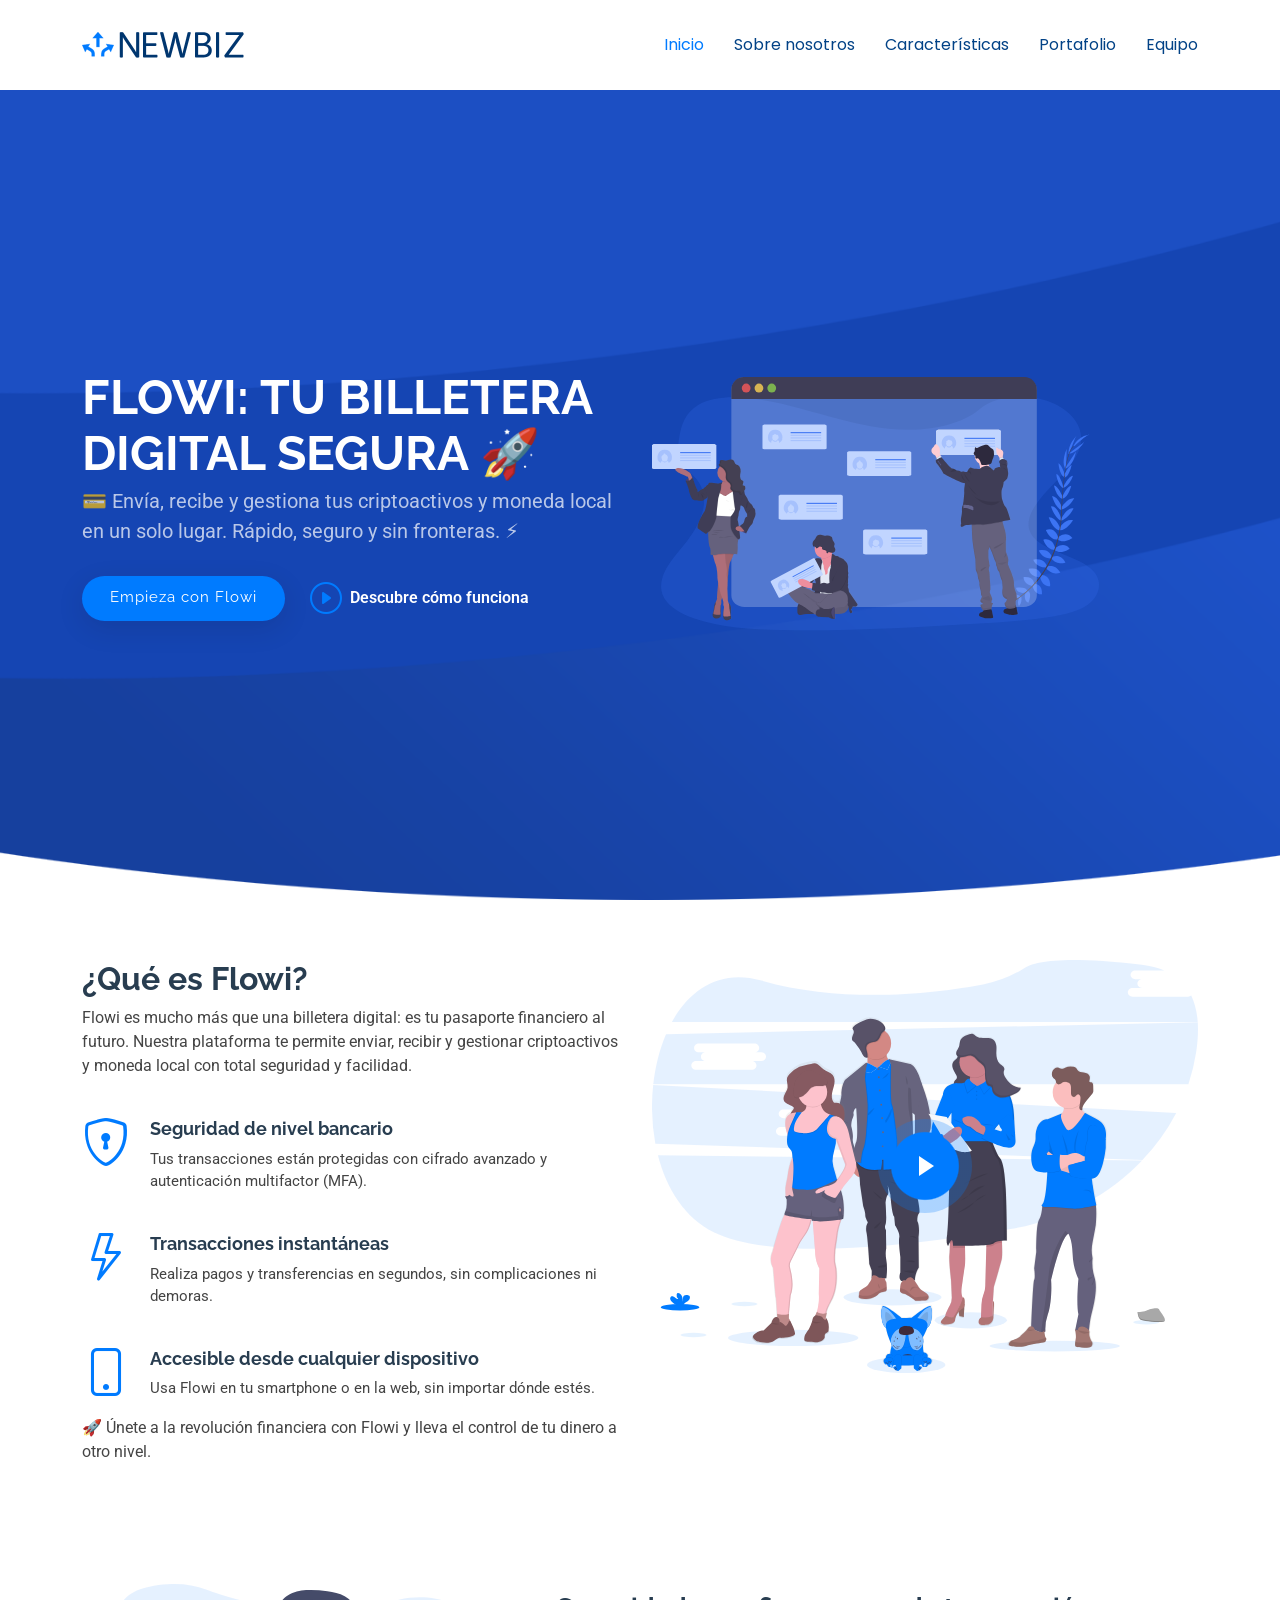
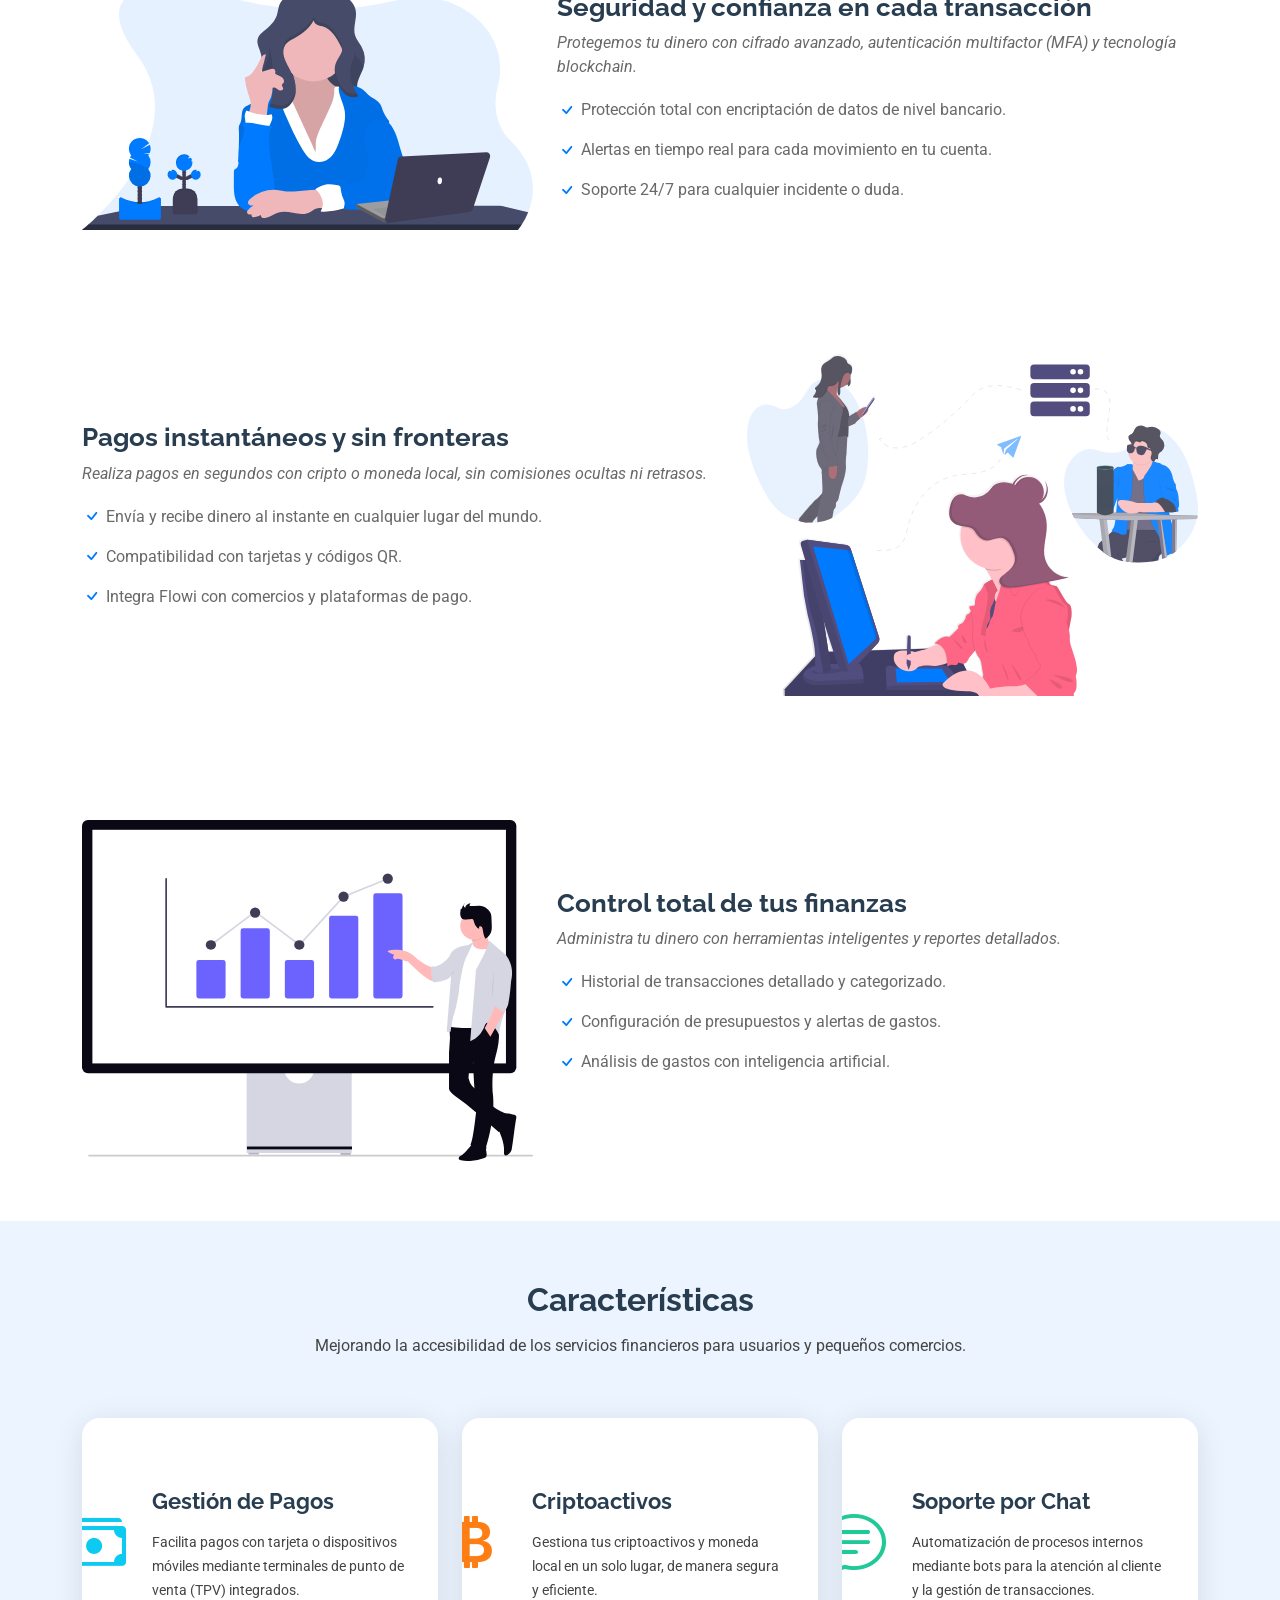
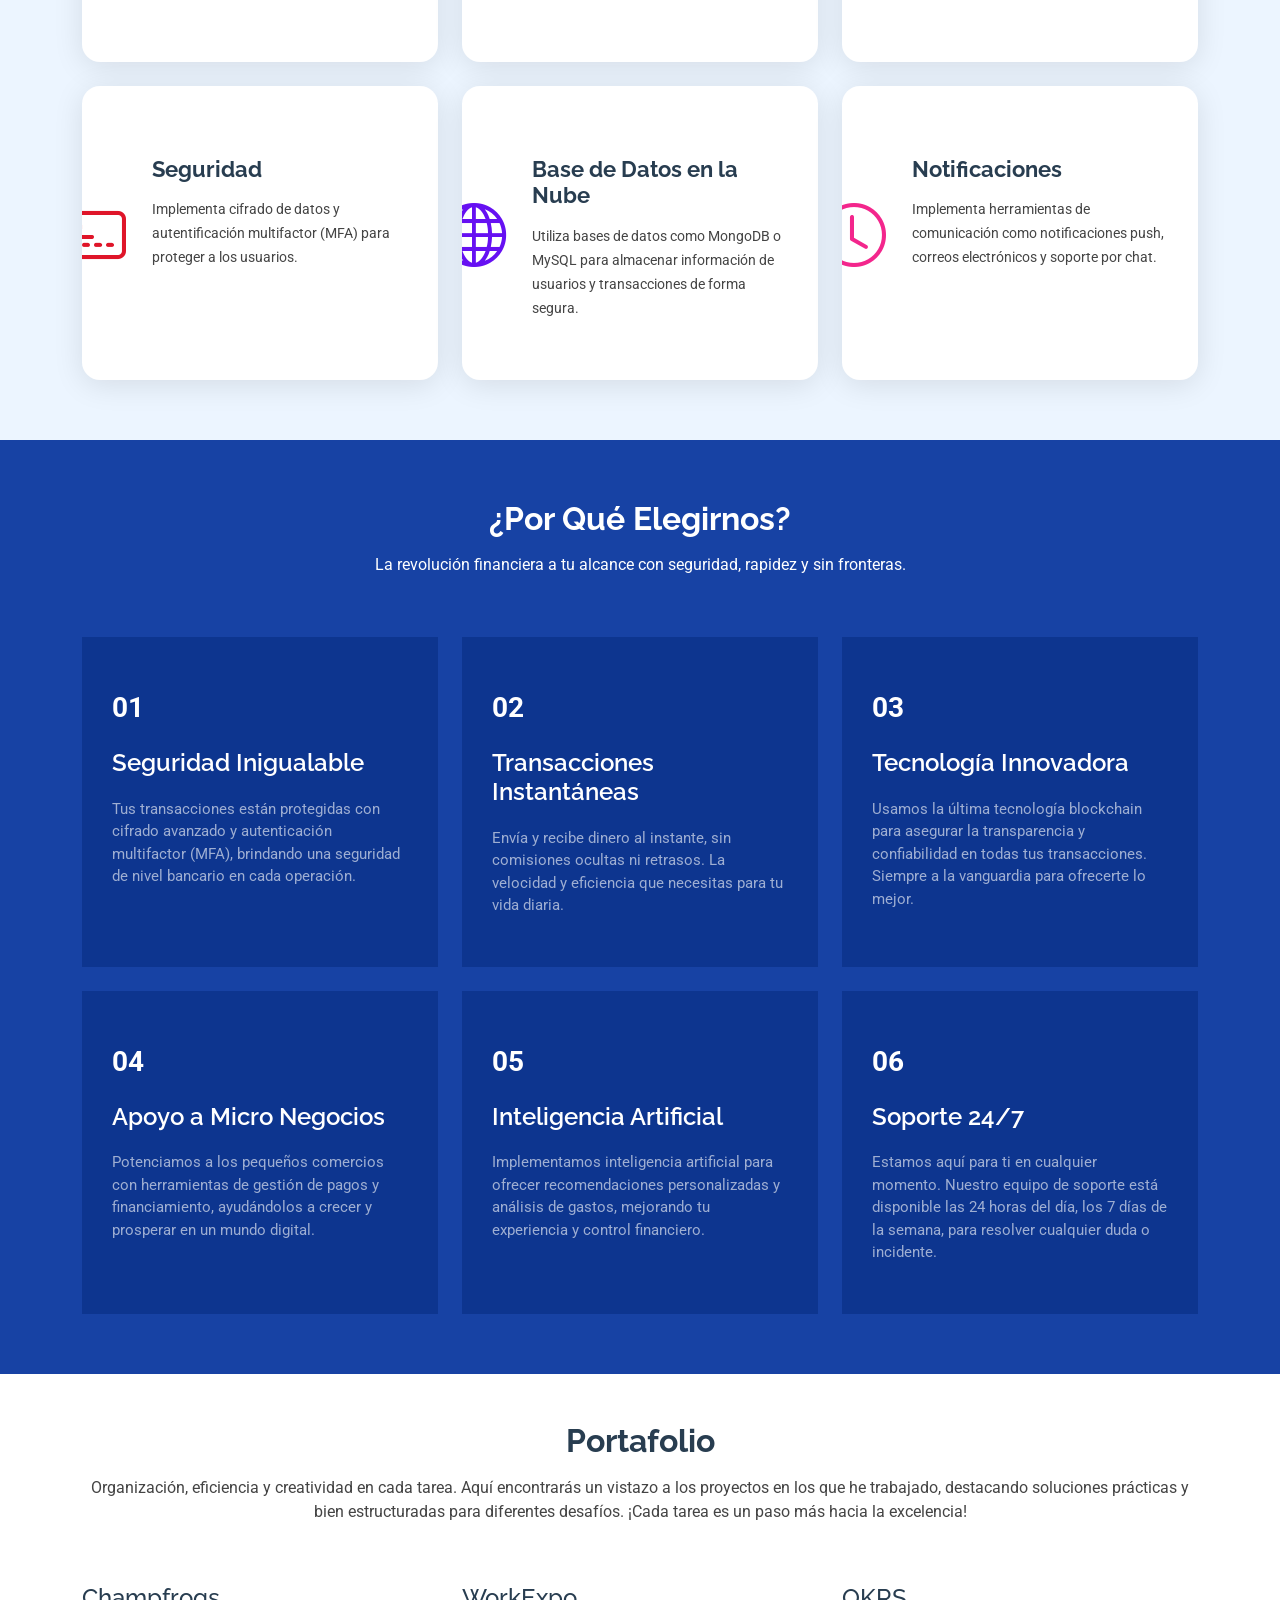
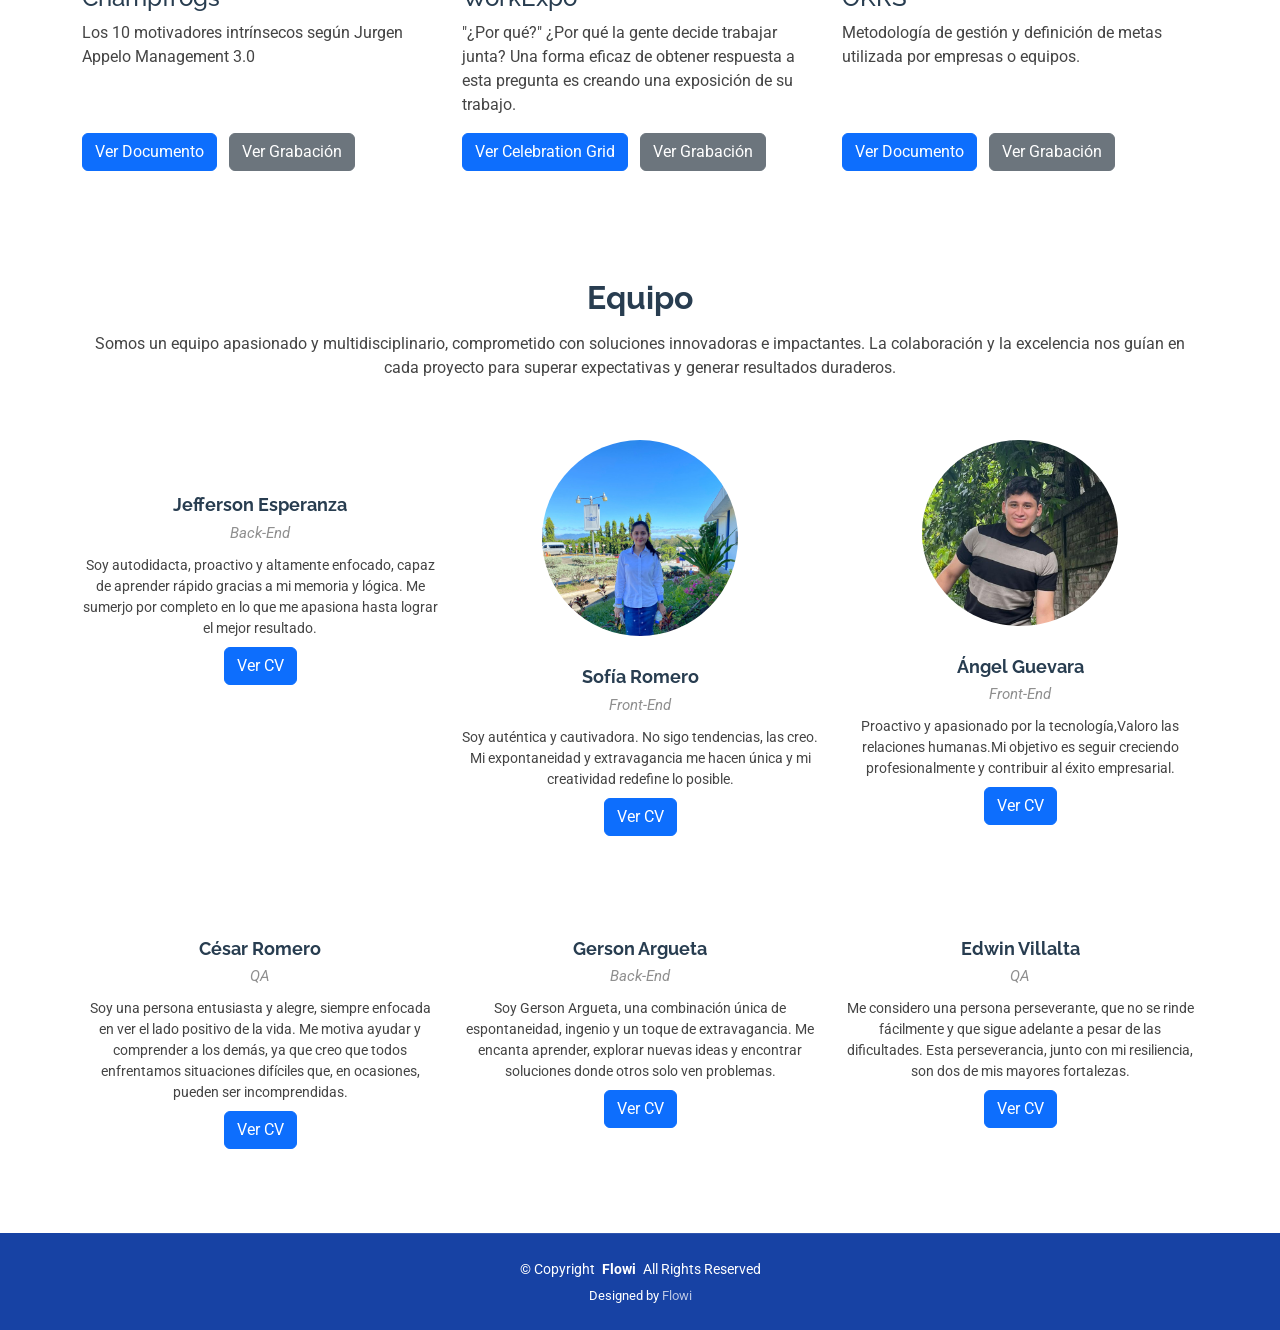
==== commit 9d6766dd: "Imagenes" ====
--- a/index.html
+++ b/index.html
@@ -471,8 +471,9 @@
             </div>
             <div class="member-info text-center">
               <h4>Jefferson Esperanza</h4>
-              <span>Chief Executive Officer</span>
-              <p>Aliquam iure quaerat voluptatem praesentium possimus unde laudantium vel dolorum distinctio dire flow
+              <span>Back-End</span>
+              <p>Soy autodidacta, proactivo y altamente enfocado, capaz de aprender rápido gracias a mi memoria y 
+                lógica. Me sumerjo por completo en lo que me apasiona hasta lograr el mejor resultado. 
               </p>
               <!-- Botón con enlace para ver CV -->
               <a href="#" class="btn btn-primary mt-2" target="_blank">Ver CV</a>
@@ -491,7 +492,7 @@
             </div>
             <div class="member-info text-center">
               <h4>Sofía Romero</h4>
-              <span>Product Manager</span>
+              <span>Front-End</span>
               <p>Soy auténtica y cautivadora. No sigo tendencias, las creo. Mi expontaneidad y extravagancia
                 me hacen única y mi creatividad redefine lo posible.</p>
               <!-- Botón con enlace para ver CV -->
@@ -515,7 +516,7 @@
             </div>
             <div class="member-info text-center">
               <h4>Ángel Guevara</h4>
-              <span>Front End</span>
+              <span>Front-End</span>
               <p> Proactivo y apasionado por la tecnología,Valoro las relaciones humanas.Mi objetivo es seguir creciendo
                 profesionalmente y contribuir al éxito empresarial.</p>
               <!-- Botón con enlace para ver CV -->
@@ -537,9 +538,10 @@
             </div>
             <div class="member-info text-center">
               <h4>César Romero</h4>
-              <span>Accountant</span>
-              <p>Magni voluptatem accusamus assumenda cum nisi aut qui dolorem voluptate sed et veniam quasi quam
-                consectetur</p>
+              <span>QA</span>
+              <p>Soy una persona entusiasta y alegre, siempre enfocada en ver el lado positivo de la vida. 
+                Me motiva ayudar y comprender a los demás, ya que creo que todos enfrentamos situaciones difíciles 
+                que, en ocasiones, pueden ser incomprendidas.</p>
               <!-- Botón con enlace para ver CV -->
               <a href="#" class="btn btn-primary mt-2" target="_blank">Ver CV</a>
             </div>
@@ -557,9 +559,10 @@
             </div>
             <div class="member-info text-center">
               <h4>Gerson Argueta</h4>
-              <span>Marketing</span>
-              <p>Qui consequuntur quos accusamus magnam quo est molestiae eius laboriosam sunt doloribus quia impedit
-                laborum velit</p>
+              <span>Back-End</span>
+              <p>Soy Gerson Argueta, una combinación única de espontaneidad, ingenio y un toque de extravagancia. 
+                Me encanta aprender, explorar nuevas ideas y encontrar soluciones donde otros solo ven problemas. 
+                </p>
               <!-- Botón con enlace para ver CV -->
               <a href="#" class="btn btn-primary mt-2" target="_blank">Ver CV</a>
             </div>
@@ -577,9 +580,10 @@
             </div>
             <div class="member-info text-center">
               <h4>Edwin Villalta</h4>
-              <span>Operation</span>
-              <p>Sint sint eveniet explicabo amet consequatur nesciunt error enim rerum earum et omnis fugit eligendi
-                cupiditate vel</p>
+              <span>QA</span>
+              <p>Me considero una persona perseverante, que no se rinde fácilmente y que sigue adelante a pesar de 
+                las dificultades. Esta perseverancia, junto con mi resiliencia, son dos de mis mayores fortalezas. 
+                </p>
               <!-- Botón con enlace para ver CV -->
               <a href="#" class="btn btn-primary mt-2" target="_blank">Ver CV</a>
             </div>
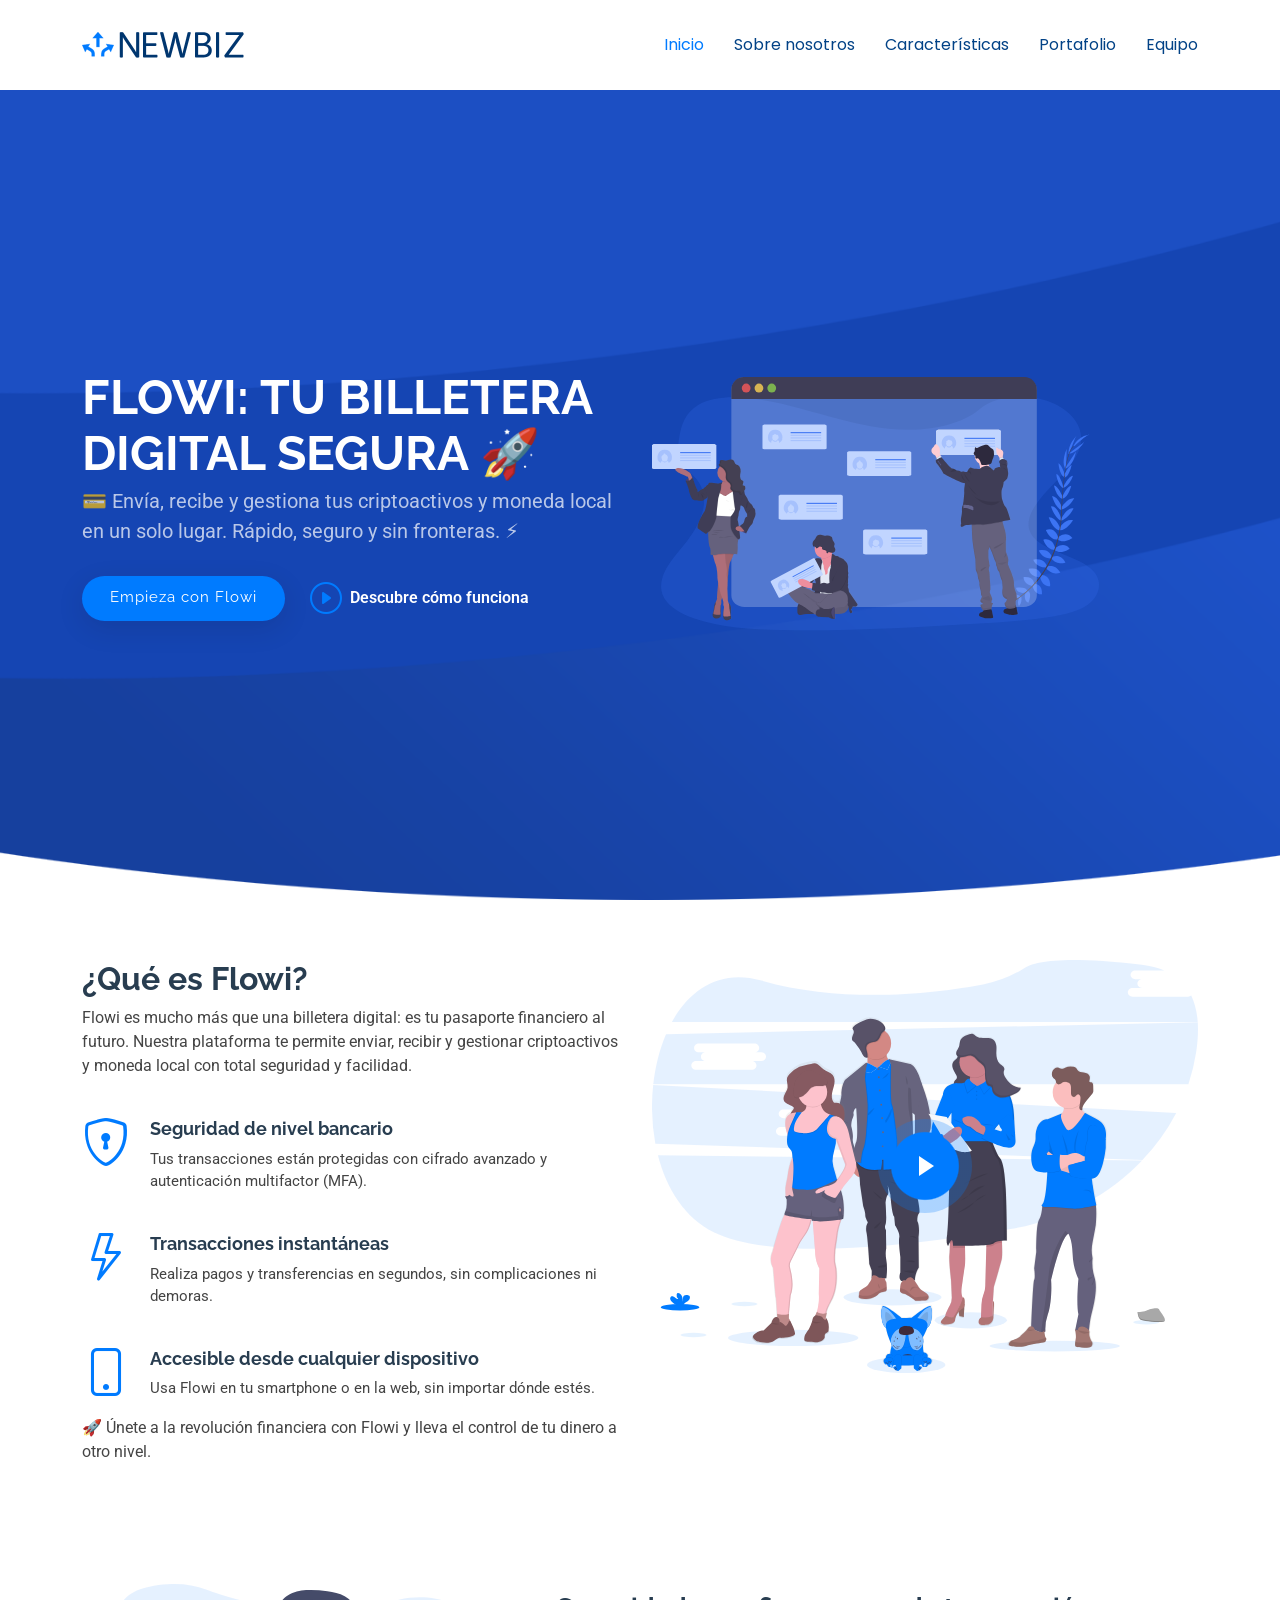
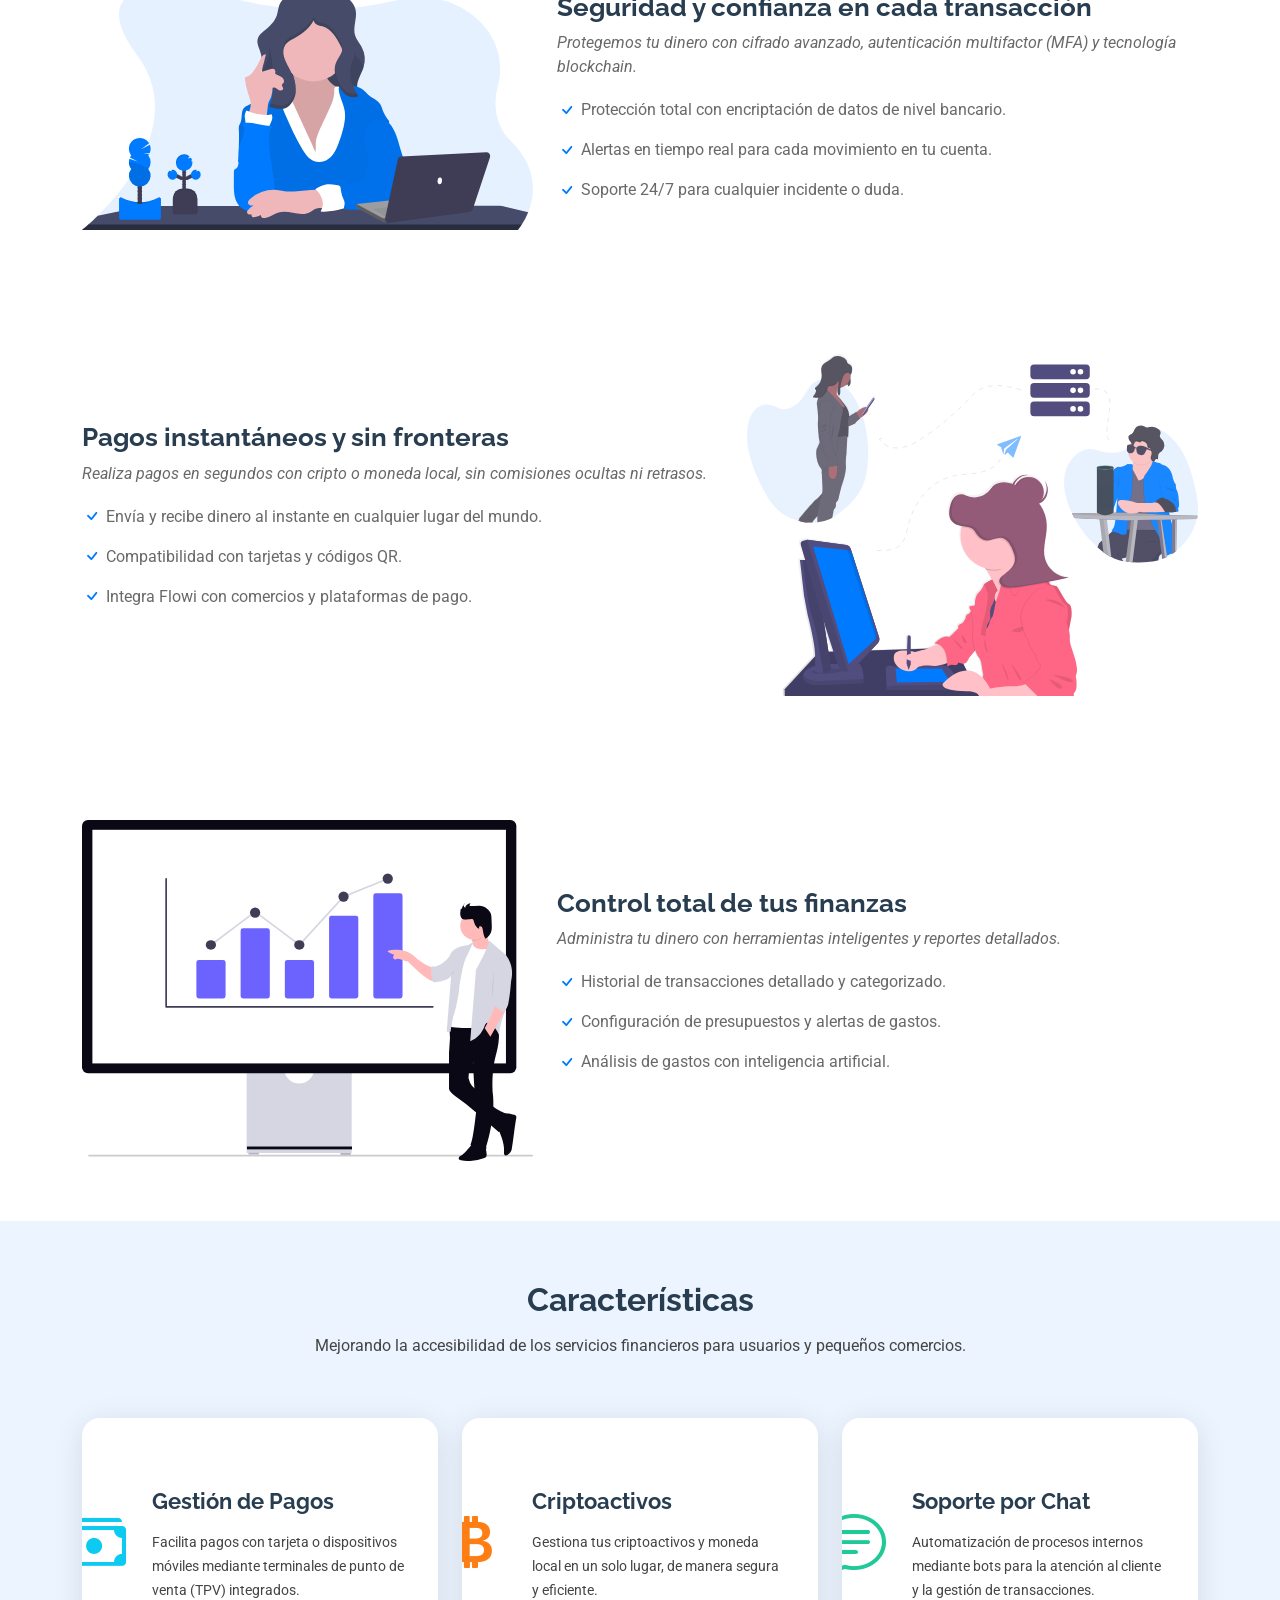
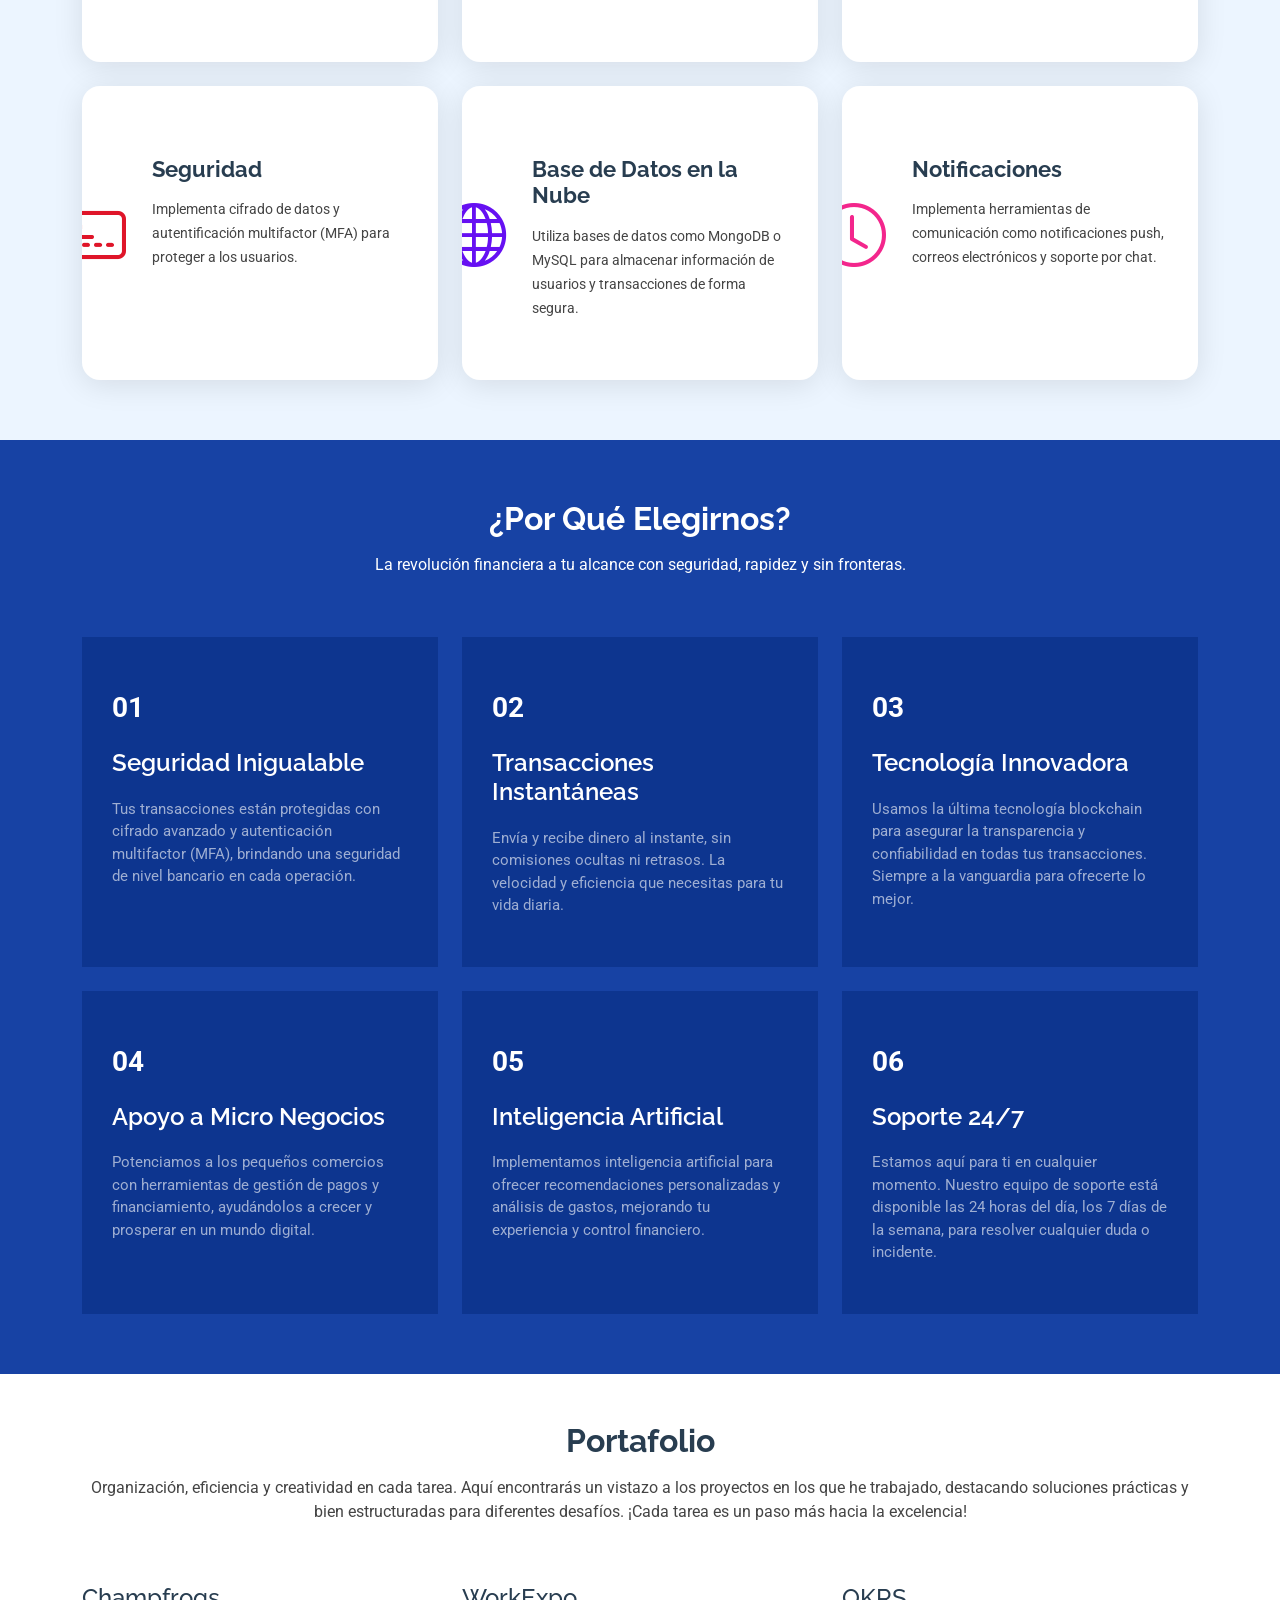
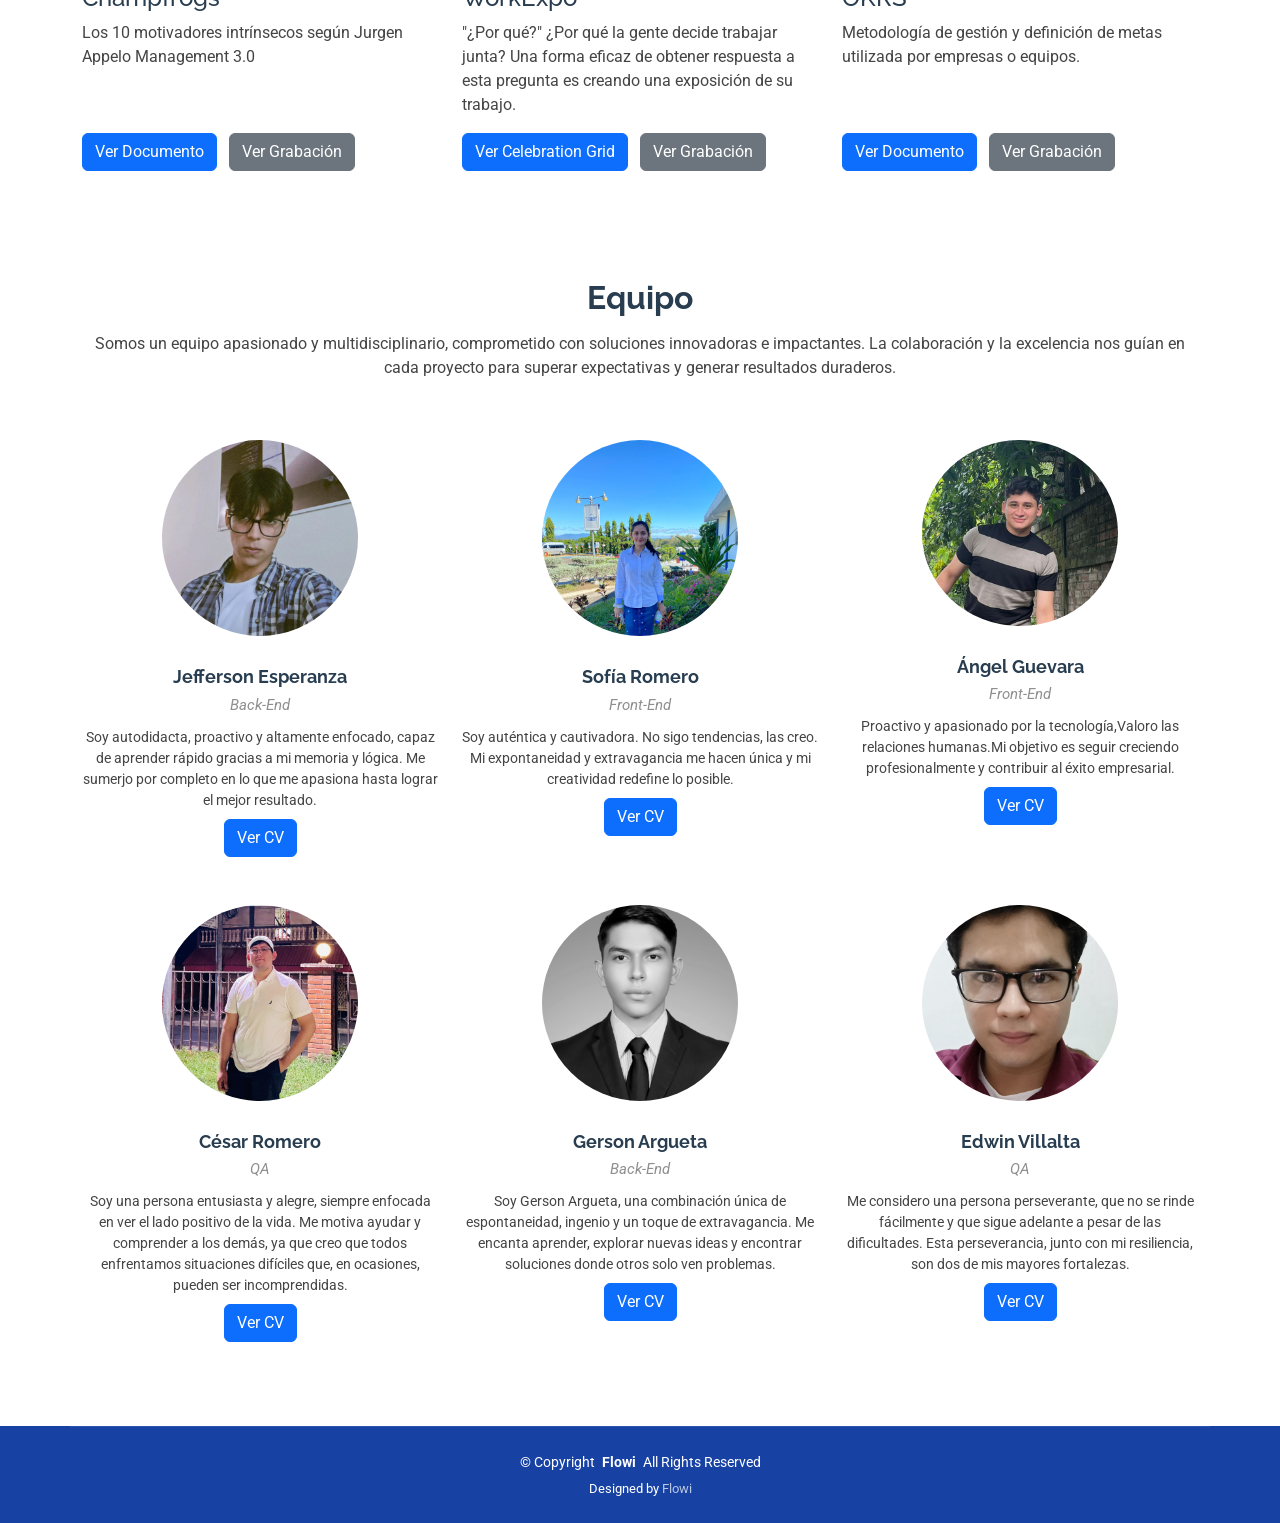
==== commit 856f207a: "Cvs" ====
--- a/index.html
+++ b/index.html
@@ -476,7 +476,7 @@
                 lógica. Me sumerjo por completo en lo que me apasiona hasta lograr el mejor resultado. 
               </p>
               <!-- Botón con enlace para ver CV -->
-              <a href="#" class="btn btn-primary mt-2" target="_blank">Ver CV</a>
+              <a href="https://drive.google.com/file/d/1E3kemoqoLFRW6aGoDcgZiQrM_7Fv_8hT/view?usp=sharing" class="btn btn-primary mt-2" target="_blank">Ver CV</a>
             </div>
           </div><!-- End Team Member -->
 
@@ -520,7 +520,7 @@
               <p> Proactivo y apasionado por la tecnología,Valoro las relaciones humanas.Mi objetivo es seguir creciendo
                 profesionalmente y contribuir al éxito empresarial.</p>
               <!-- Botón con enlace para ver CV -->
-              <a href="./Cvs/Angel.pdf" class="btn btn-primary mt-2" download="Angel.pdf">Ver CV</a>
+              <a href="https://drive.google.com/file/d/1Xf3QeBsNeFoVmRC9YEAq9Ed5jYOGAjo8/view?usp=sharing" target="_blank" class="btn btn-primary mt-2" download="Angel.pdf">Ver CV</a>
 
             </div>
           </div><!-- End Team Member -->
@@ -543,13 +543,13 @@
                 Me motiva ayudar y comprender a los demás, ya que creo que todos enfrentamos situaciones difíciles 
                 que, en ocasiones, pueden ser incomprendidas.</p>
               <!-- Botón con enlace para ver CV -->
-              <a href="#" class="btn btn-primary mt-2" target="_blank">Ver CV</a>
+              <a href="https://drive.google.com/file/d/19Bm3j-V2fE-kx9qdSswPw88LPFwY_eNc/view?usp=sharing" class="btn btn-primary mt-2" target="_blank">Ver CV</a>
             </div>
           </div><!-- End Team Member -->
 
           <div class="col-lg-4 col-md-6 member" data-aos="fade-up" data-aos-delay="500">
             <div class="member-img">
-              <img src="assets/img/team/team-5.jpg" class="img-fluid" alt="">
+              <img src="assets/img/team/team-6.jpg" class="img-fluid" alt="">
               <div class="social">
                 <a href="#"><i class="bi bi-twitter-x"></i></a>
                 <a href="#"><i class="bi bi-facebook"></i></a>
@@ -564,13 +564,13 @@
                 Me encanta aprender, explorar nuevas ideas y encontrar soluciones donde otros solo ven problemas. 
                 </p>
               <!-- Botón con enlace para ver CV -->
-              <a href="#" class="btn btn-primary mt-2" target="_blank">Ver CV</a>
+              <a href="https://drive.google.com/file/d/1tDtPxGgF4Yi2jrKKg0vARWaAJ4Opwawj/view?usp=sharing" class="btn btn-primary mt-2" target="_blank">Ver CV</a>
             </div>
           </div><!-- End Team Member -->
 
           <div class="col-lg-4 col-md-6 member" data-aos="fade-up" data-aos-delay="600">
             <div class="member-img">
-              <img src="assets/img/team/team-6.jpg" class="img-fluid" alt="">
+              <img src="assets/img/team/team-5.jpg" class="img-fluid" alt="">
               <div class="social">
                 <a href="#"><i class="bi bi-twitter-x"></i></a>
                 <a href="#"><i class="bi bi-facebook"></i></a>
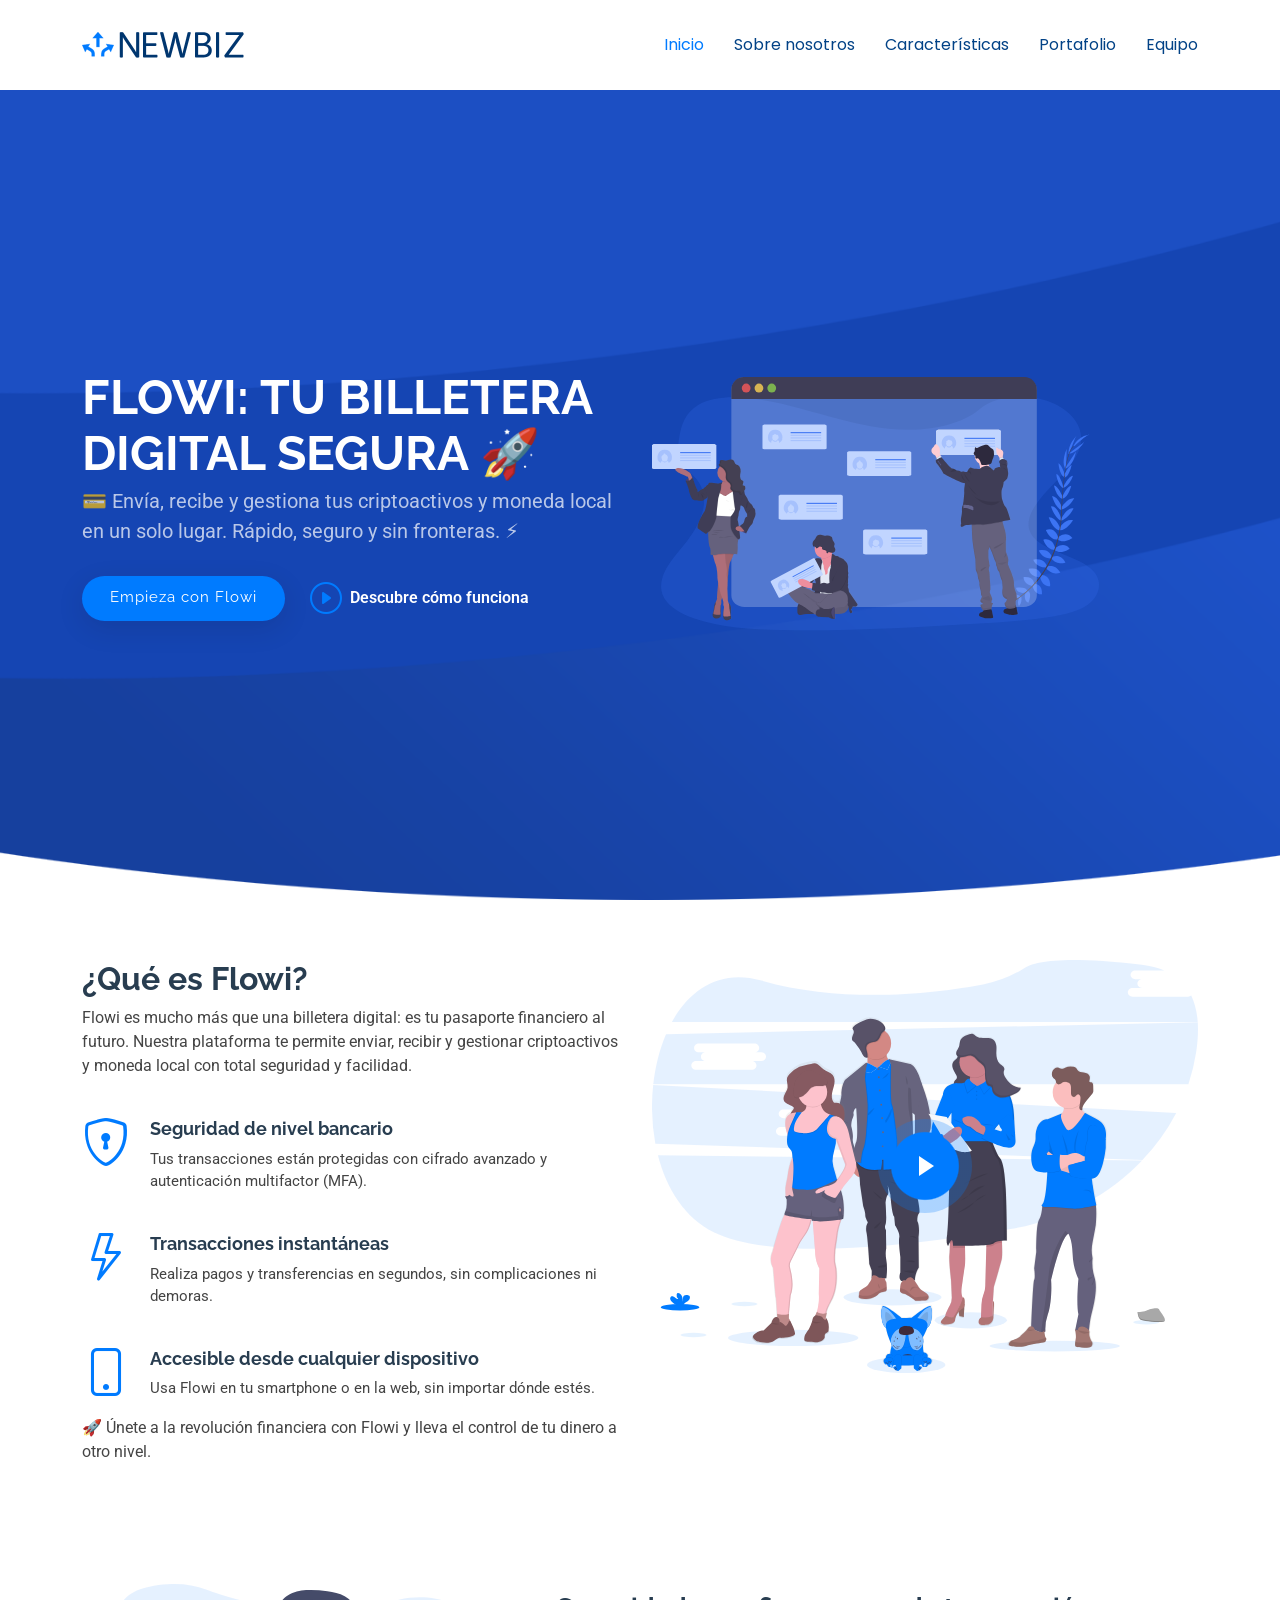
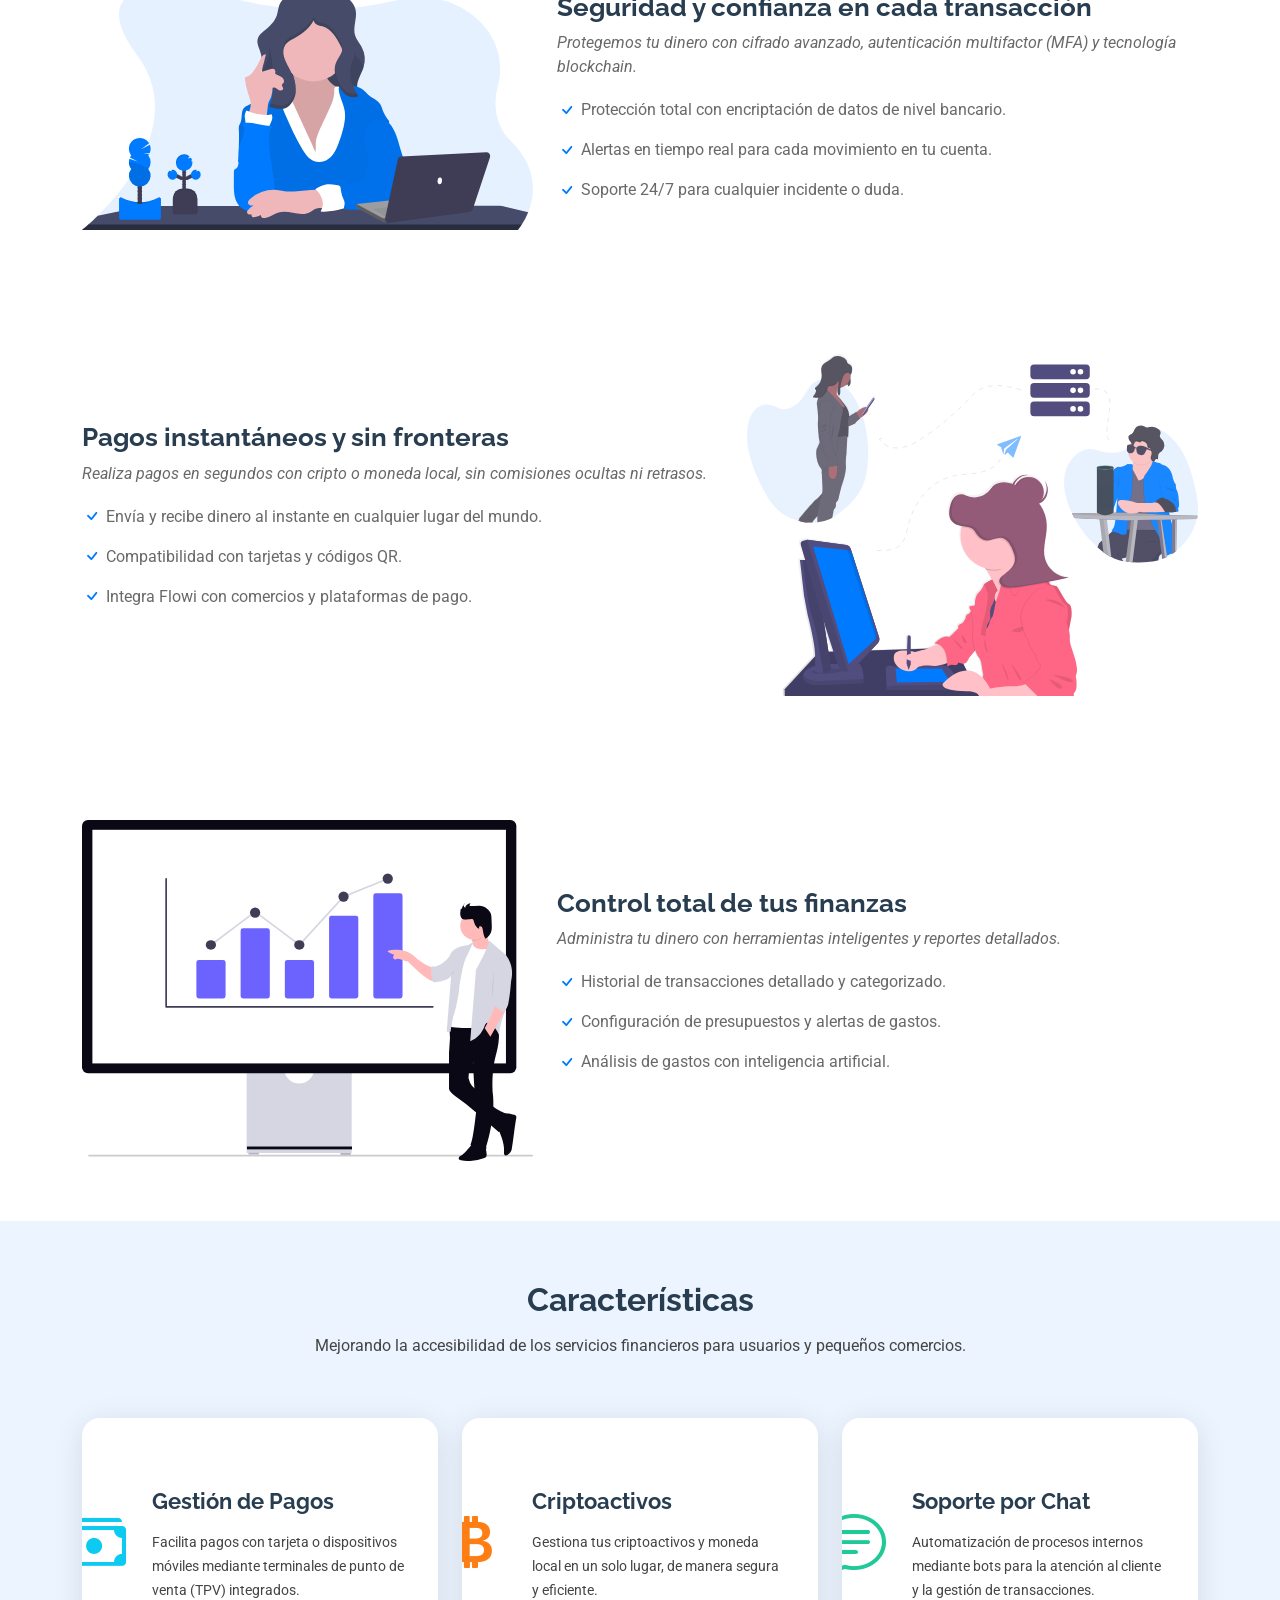
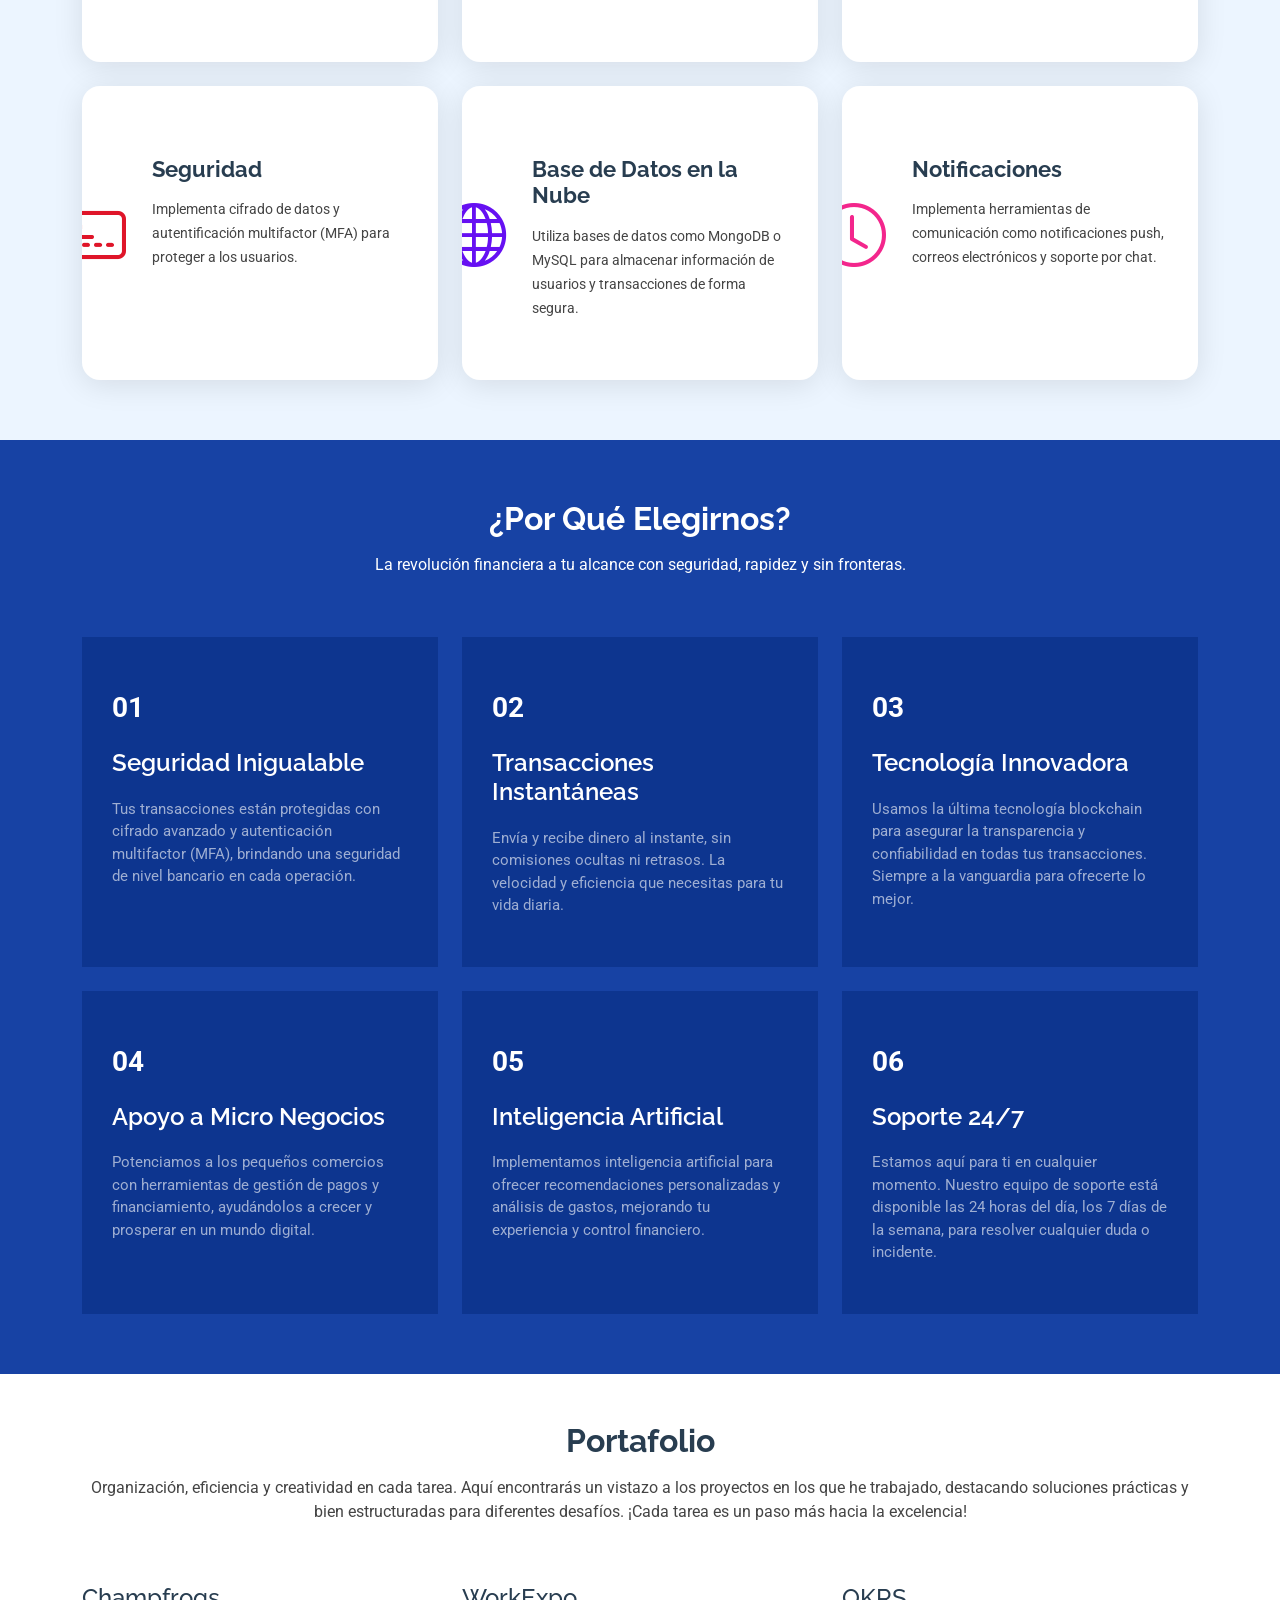
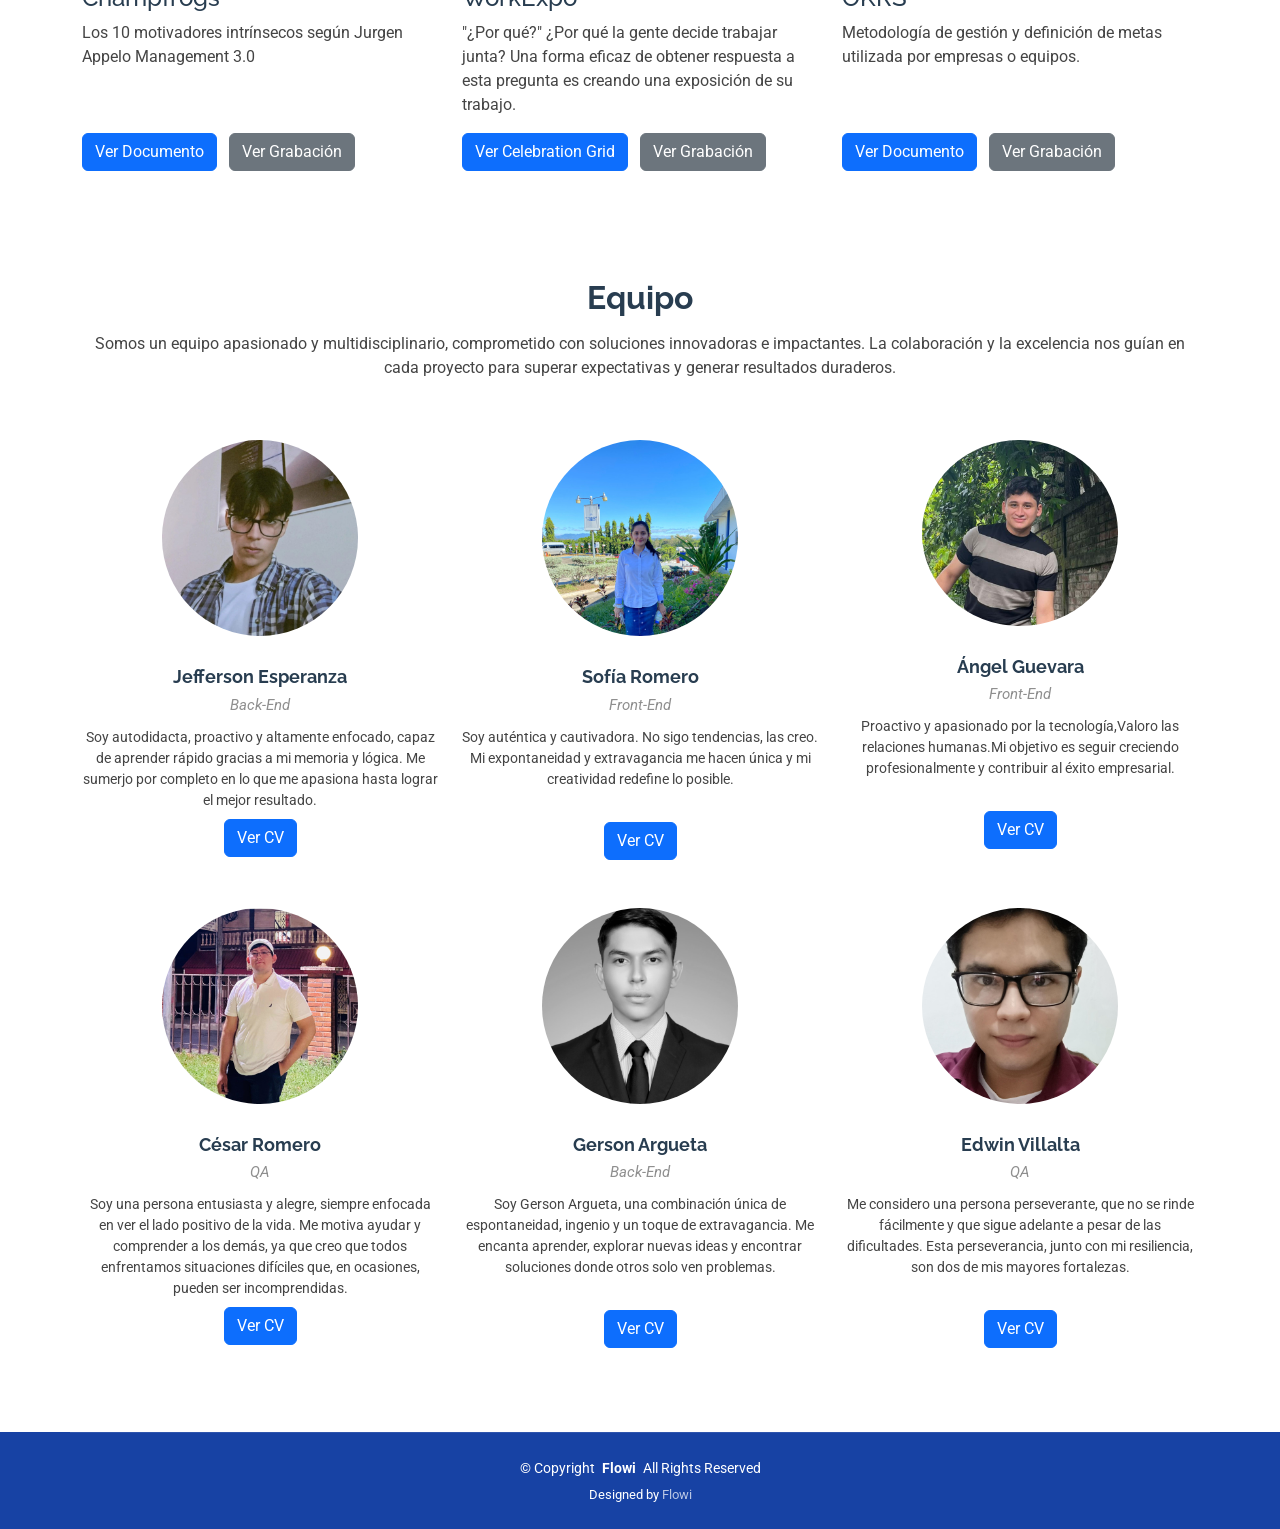
==== commit 32918806: "Redes sociales" ====
--- a/index.html
+++ b/index.html
@@ -463,10 +463,9 @@
             <div class="member-img">
               <img src="assets/img/team/team-1.jpg" class="img-fluid" alt="">
               <div class="social">
-                <a href="#"><i class="bi bi-twitter-x"></i></a>
-                <a href="#"><i class="bi bi-facebook"></i></a>
-                <a href="#"><i class="bi bi-instagram"></i></a>
-                <a href="#"><i class="bi bi-linkedin"></i></a>
+               
+                <a href="https://www.instagram.com/whereis.jefff?igsh=MWtlMHE1dmNpaWQ5eQ=="><i class="bi bi-instagram"></i></a>
+                <a href="https://www.linkedin.com/in/jeffersonesperanza?utm_source=share&utm_campaign=share_via&utm_content=profile&utm_medium=android_app"><i class="bi bi-linkedin"></i></a>
               </div>
             </div>
             <div class="member-info text-center">
@@ -484,10 +483,10 @@
             <div class="member-img">
               <img src="assets/img/team/team-2.jpg" class="img-fluid" alt="">
               <div class="social">
-                <a href="#"><i class="bi bi-twitter-x"></i></a>
-                <a href="#"><i class="bi bi-facebook"></i></a>
-                <a href="#"><i class="bi bi-instagram"></i></a>
-                <a href="#"><i class="bi bi-linkedin"></i></a>
+               
+                <a href="https://www.facebook.com/share/14sS6n9qU1/?mibextid=wwXIfr"><i class="bi bi-facebook"></i></a>
+                <a href="https://www.instagram.com/sofimaaar?igsh=MWw3OWN4bjY3YW9wdw%3D%3D&utm_source=qr"><i class="bi bi-instagram"></i></a>
+                <a href="https://www.linkedin.com/in/sof%C3%ADa-margarita-romero-rodr%C3%ADguez-6abb0029b?utm_source=share&utm_campaign=share_via&utm_content=profile&utm_medium=ios_app"><i class="bi bi-linkedin"></i></a>
               </div>
             </div>
             <div class="member-info text-center">
@@ -495,8 +494,8 @@
               <span>Front-End</span>
               <p>Soy auténtica y cautivadora. No sigo tendencias, las creo. Mi expontaneidad y extravagancia
                 me hacen única y mi creatividad redefine lo posible.</p>
-              <!-- Botón con enlace para ver CV -->
-              <a href="#" class="btn btn-primary mt-2" target="_blank">Ver CV</a>
+              <!-- Botón con enlace para ver CV --> </br>
+              <a href="https://drive.google.com/file/d/189W-hSFuSgsjld23mrSfLb5FHIo6zGYG/view?usp=sharing" class="btn btn-primary mt-2" target="_blank">Ver CV</a>
             </div>
           </div><!-- End Team Member -->
 
@@ -519,7 +518,7 @@
               <span>Front-End</span>
               <p> Proactivo y apasionado por la tecnología,Valoro las relaciones humanas.Mi objetivo es seguir creciendo
                 profesionalmente y contribuir al éxito empresarial.</p>
-              <!-- Botón con enlace para ver CV -->
+              <!-- Botón con enlace para ver CV --></br>
               <a href="https://drive.google.com/file/d/1Xf3QeBsNeFoVmRC9YEAq9Ed5jYOGAjo8/view?usp=sharing" target="_blank" class="btn btn-primary mt-2" download="Angel.pdf">Ver CV</a>
 
             </div>
@@ -531,7 +530,7 @@
               <div class="social">
                 <a href="#"><i class="bi bi-twitter-x"></i></a>
                 <a href="#"><i class="bi bi-facebook"></i></a>
-                <a href="#"><i class="bi bi-instagram"></i></a>
+                <a href="https://www.instagram.com/alex.vasquez.03?igsh=bXFjZGFmYmQ5YWEz"><i class="bi bi-instagram"></i></a>
                 <a href="#"><i class="bi bi-linkedin"></i></a>
               
               </div>
@@ -551,9 +550,9 @@
             <div class="member-img">
               <img src="assets/img/team/team-6.jpg" class="img-fluid" alt="">
               <div class="social">
-                <a href="#"><i class="bi bi-twitter-x"></i></a>
-                <a href="#"><i class="bi bi-facebook"></i></a>
-                <a href="#"><i class="bi bi-instagram"></i></a>
+                <
+                <a href="https://www.facebook.com/gerson.argueta.1420"><i class="bi bi-facebook"></i></a>
+                <a href="https://www.instagram.com/gerson.argueta.1420?igsh=eGEzN3l0aGhiOWU="><i class="bi bi-instagram"></i></a>
                 <a href="#"><i class="bi bi-linkedin"></i></a>
               </div>
             </div>
@@ -563,7 +562,7 @@
               <p>Soy Gerson Argueta, una combinación única de espontaneidad, ingenio y un toque de extravagancia. 
                 Me encanta aprender, explorar nuevas ideas y encontrar soluciones donde otros solo ven problemas. 
                 </p>
-              <!-- Botón con enlace para ver CV -->
+              <!-- Botón con enlace para ver CV --></br>
               <a href="https://drive.google.com/file/d/1tDtPxGgF4Yi2jrKKg0vARWaAJ4Opwawj/view?usp=sharing" class="btn btn-primary mt-2" target="_blank">Ver CV</a>
             </div>
           </div><!-- End Team Member -->
@@ -572,10 +571,10 @@
             <div class="member-img">
               <img src="assets/img/team/team-5.jpg" class="img-fluid" alt="">
               <div class="social">
-                <a href="#"><i class="bi bi-twitter-x"></i></a>
-                <a href="#"><i class="bi bi-facebook"></i></a>
-                <a href="#"><i class="bi bi-instagram"></i></a>
-                <a href="#"><i class="bi bi-linkedin"></i></a>
+               
+                <a href="https://www.facebook.com/neo.villalta"><i class="bi bi-facebook"></i></a>
+                <a href="https://www.instagram.com/alexander_villalta._?igsh=MTN2ZG81bGpjdWR1eA=="><i class="bi bi-instagram"></i></a>
+                <a href="https://www.linkedin.com/in/edwinalexandervillaltaortiz0108?utm_source=share&utm_campaign=share_via&utm_content=profile&utm_medium=android_app"><i class="bi bi-linkedin"></i></a>
               </div>
             </div>
             <div class="member-info text-center">
@@ -584,8 +583,8 @@
               <p>Me considero una persona perseverante, que no se rinde fácilmente y que sigue adelante a pesar de 
                 las dificultades. Esta perseverancia, junto con mi resiliencia, son dos de mis mayores fortalezas. 
                 </p>
-              <!-- Botón con enlace para ver CV -->
-              <a href="#" class="btn btn-primary mt-2" target="_blank">Ver CV</a>
+              <!-- Botón con enlace para ver CV --></br>
+              <a href="https://www.instagram.com/alex.vasquez.03?igsh=bXFjZGFmYmQ5YWEz" class="btn btn-primary mt-2" target="_blank">Ver CV</a>
             </div>
           </div><!-- End Team Member -->
 
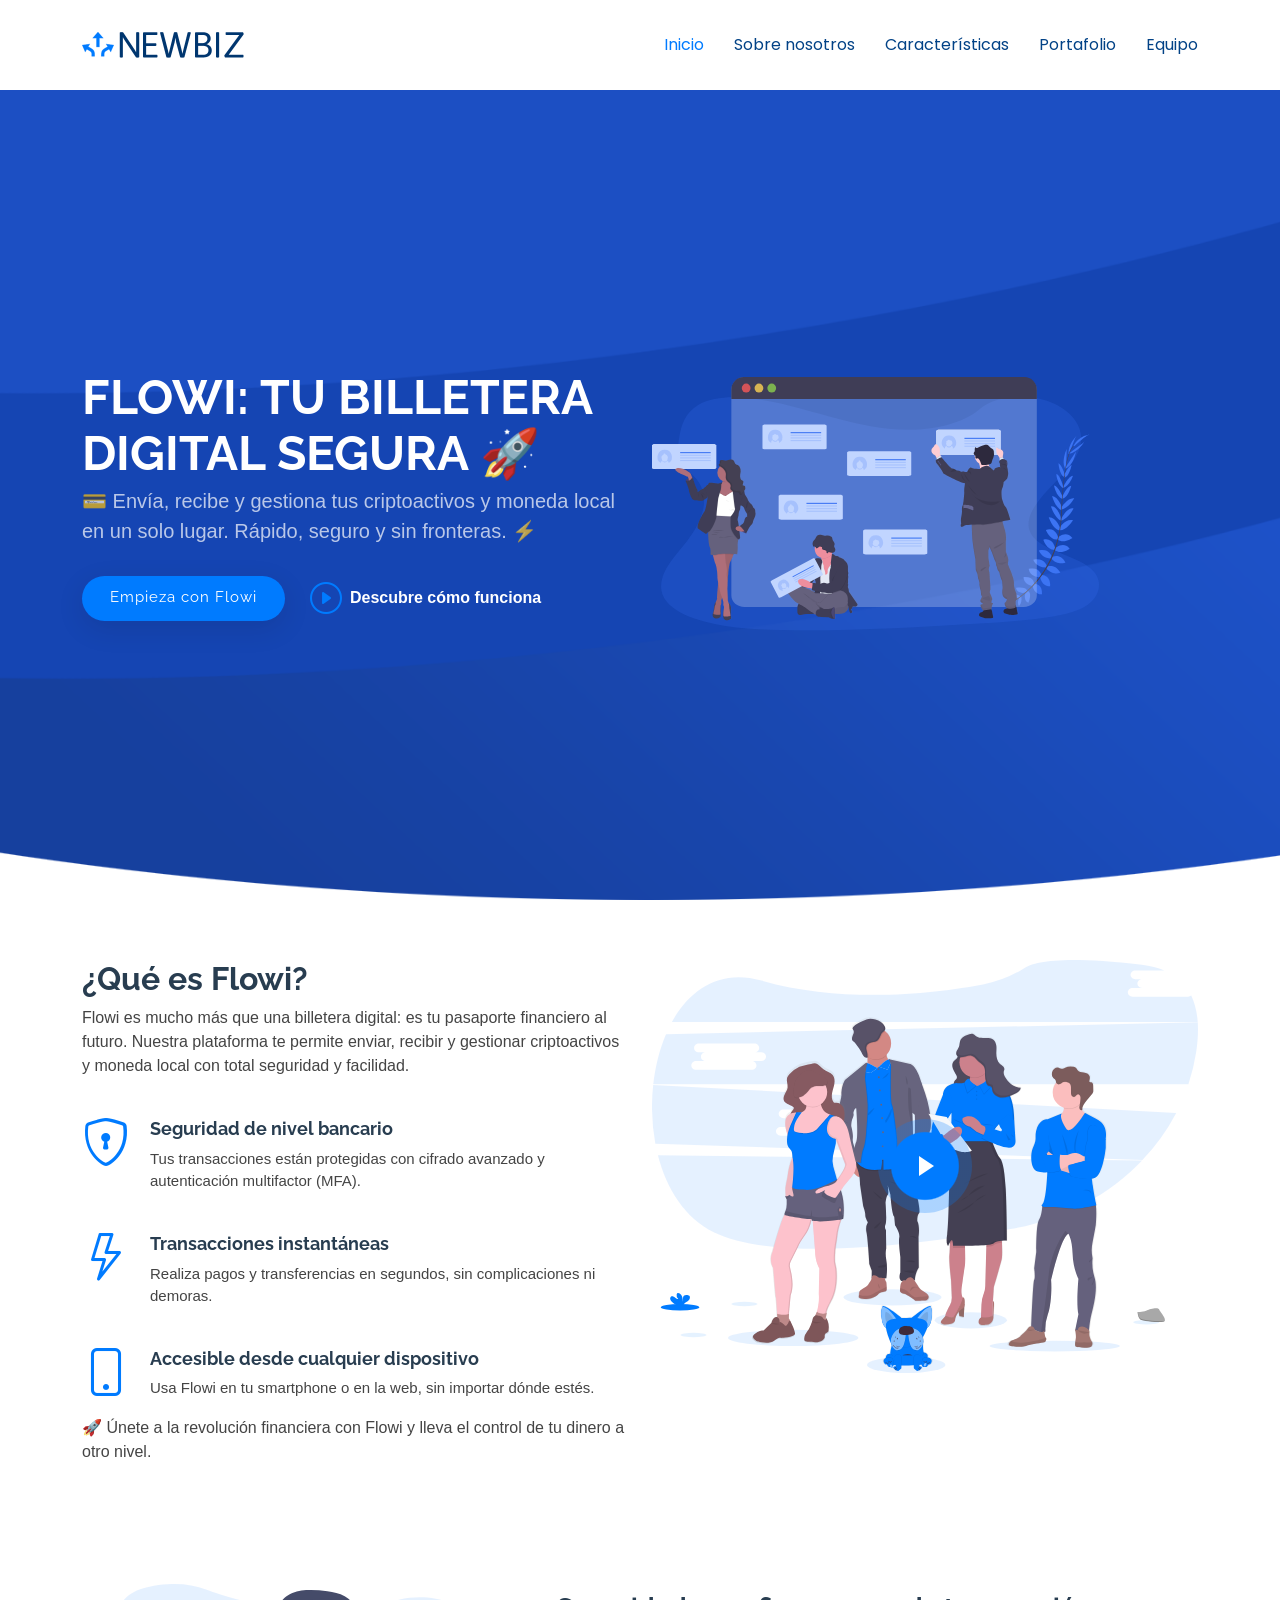
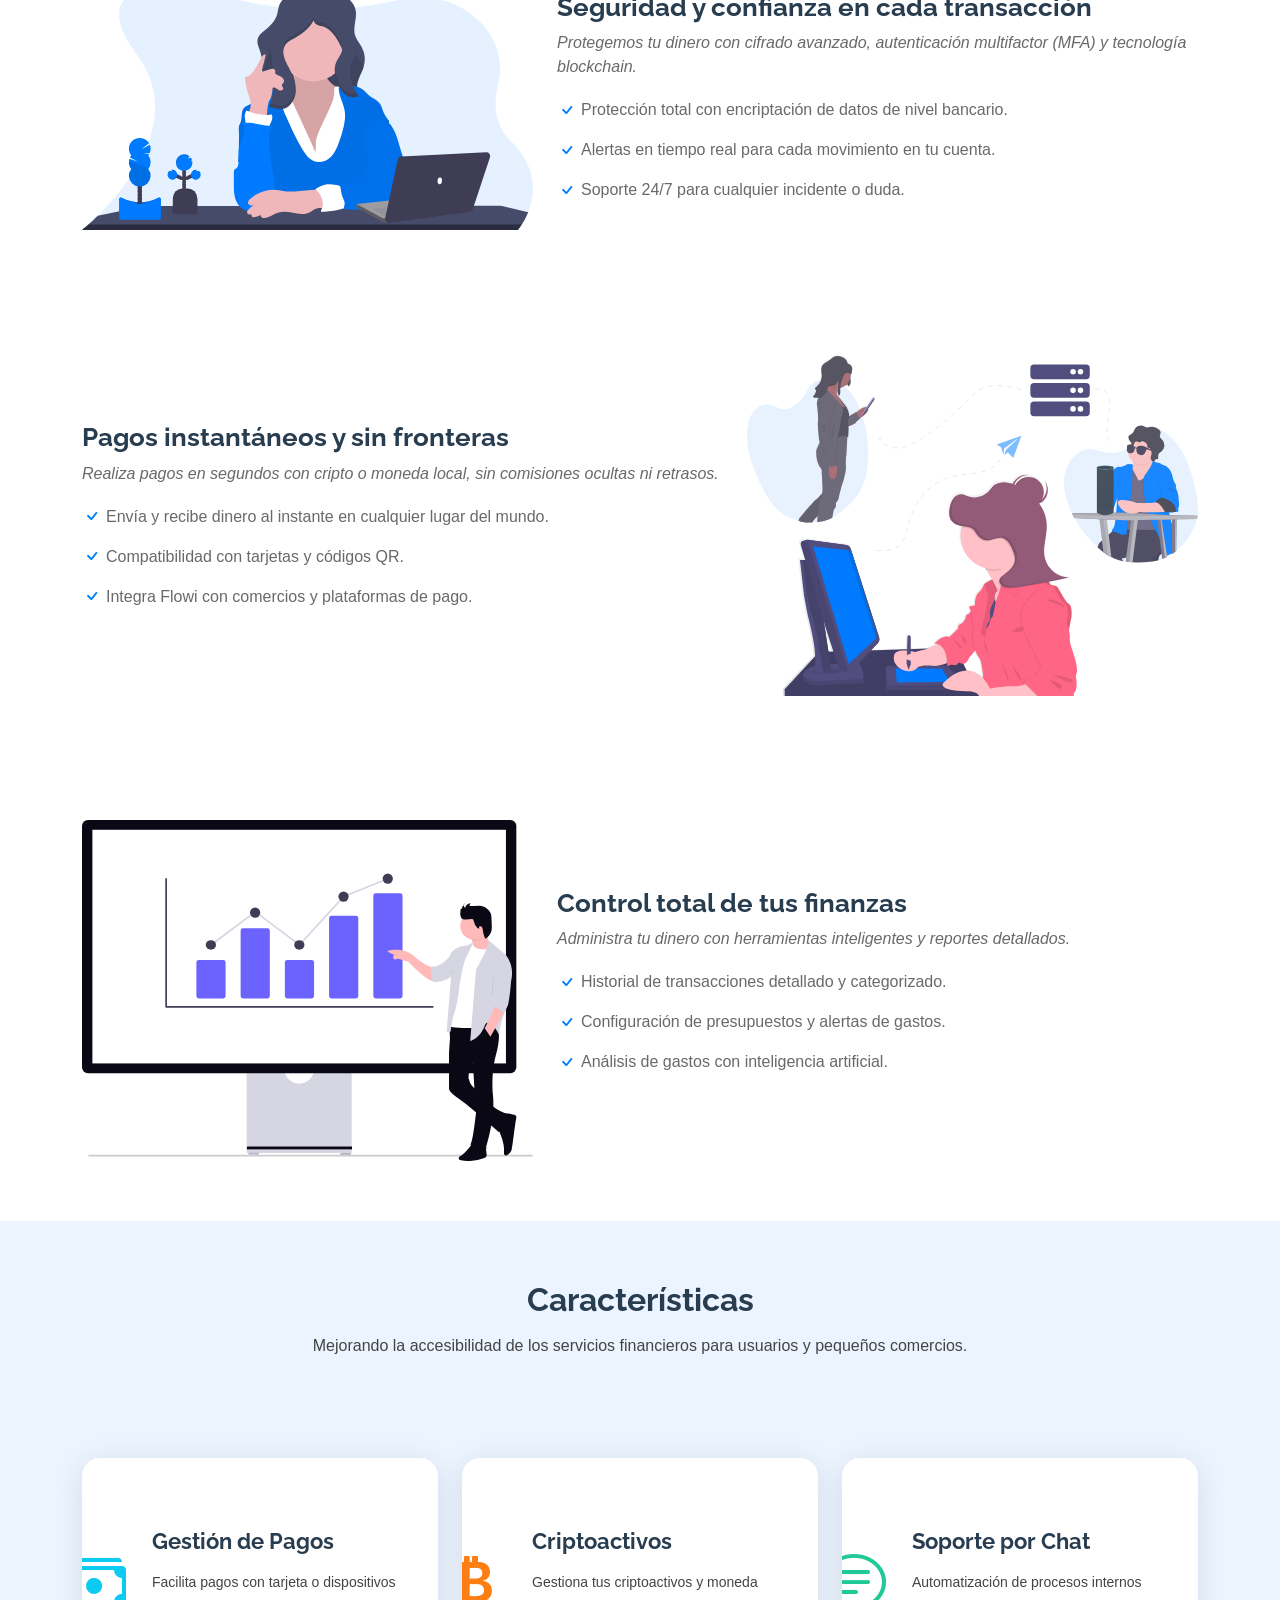
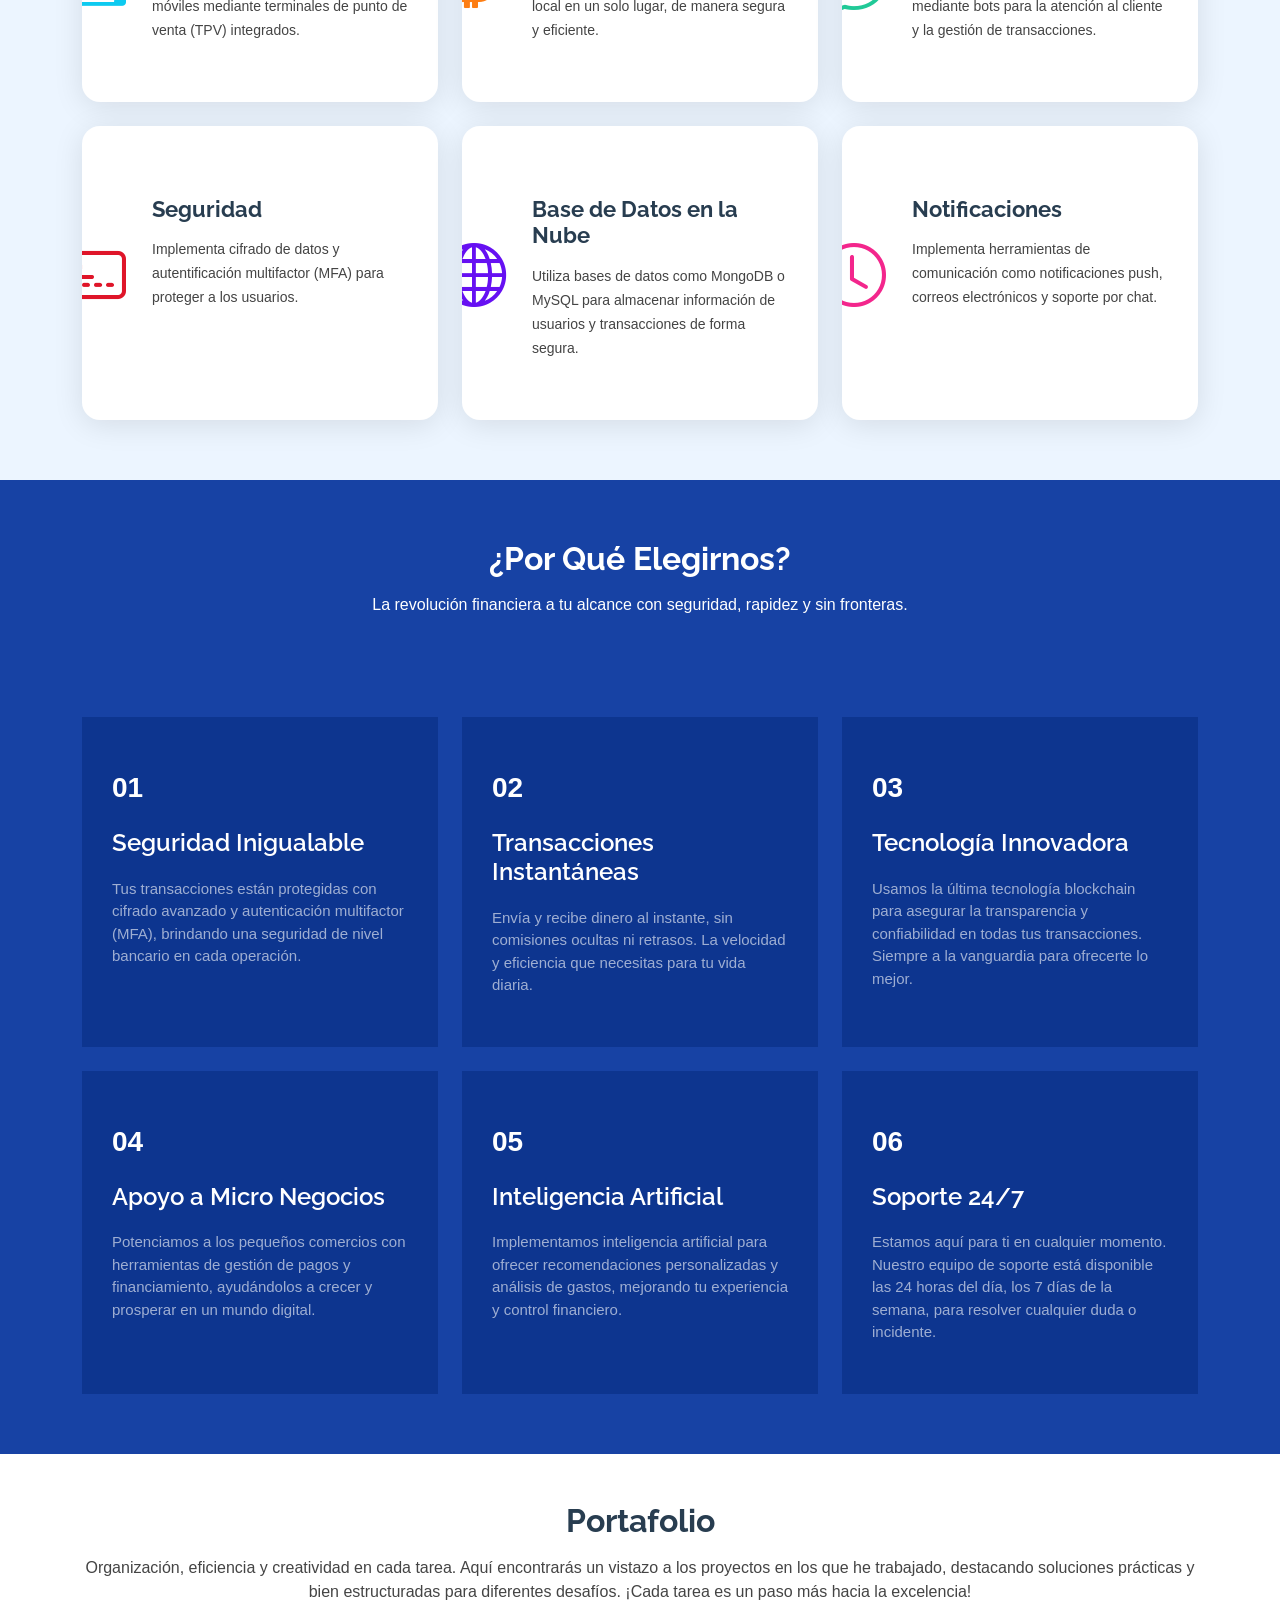
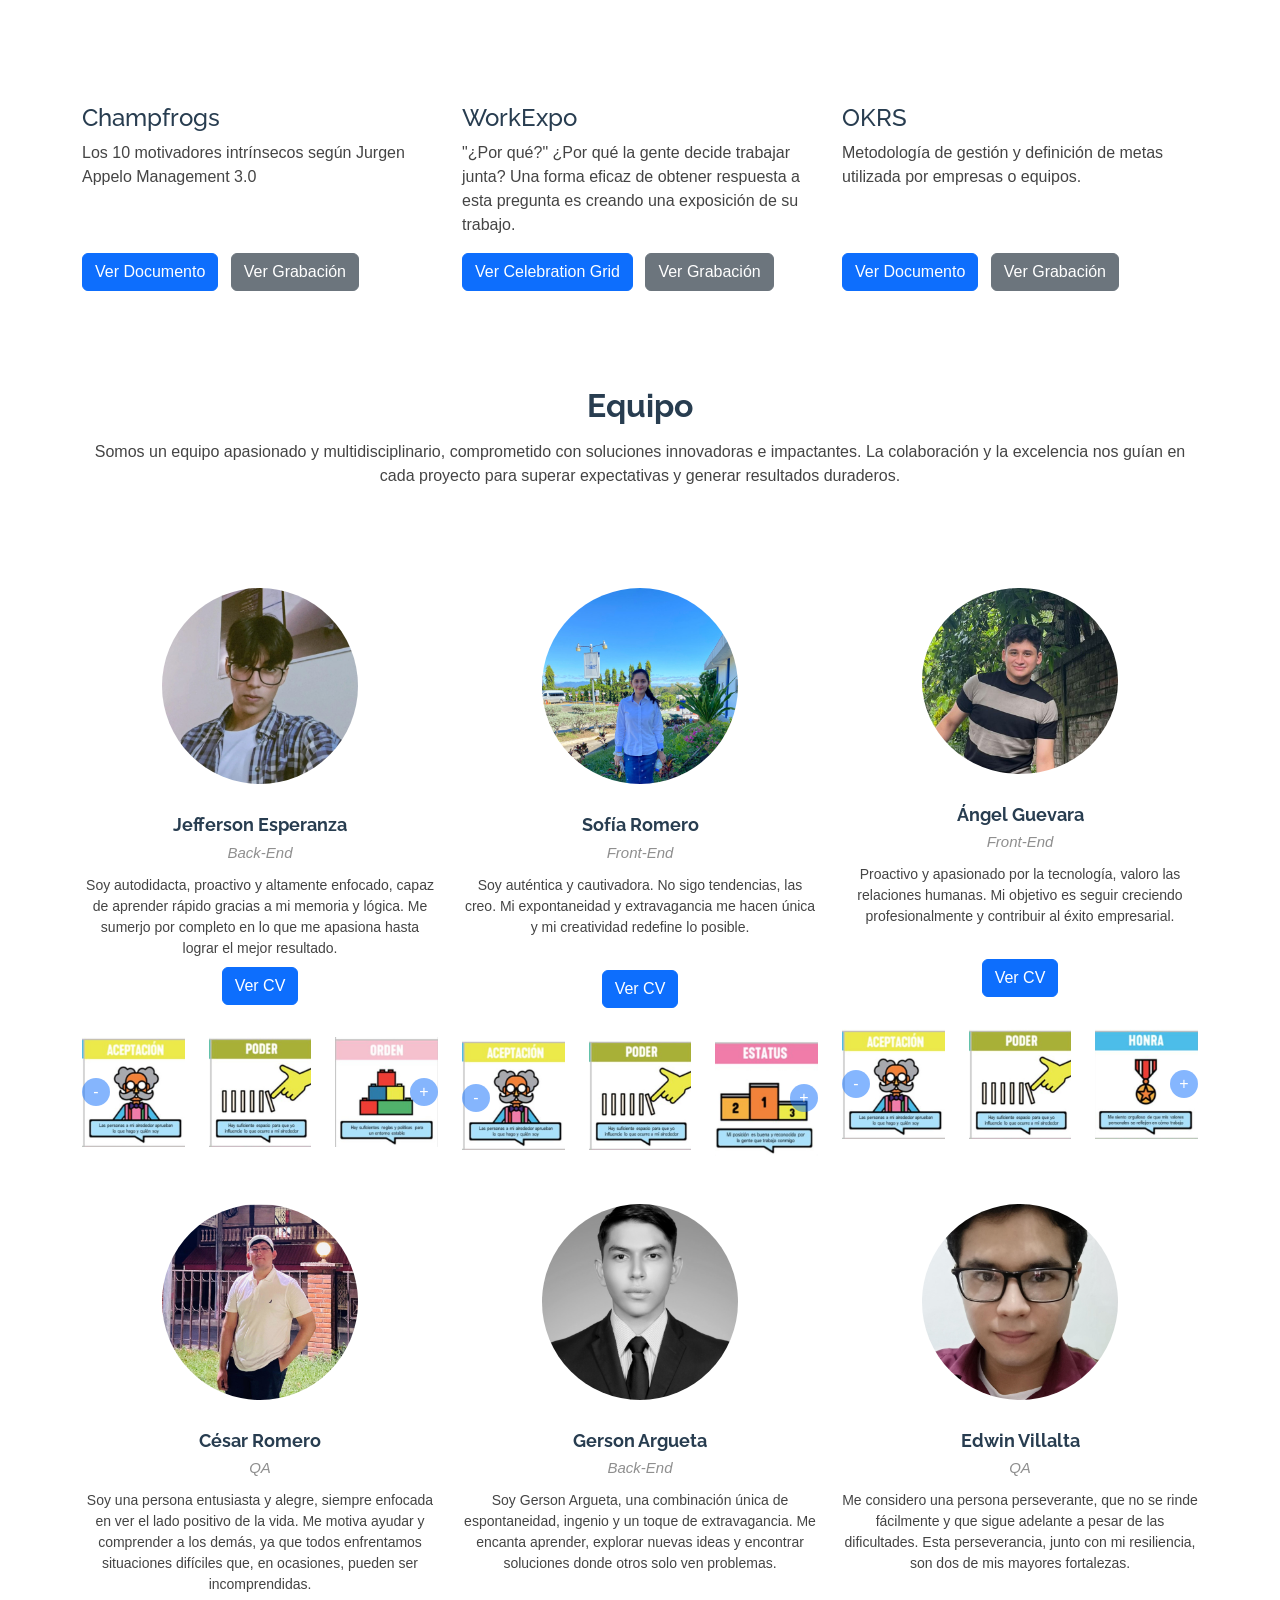
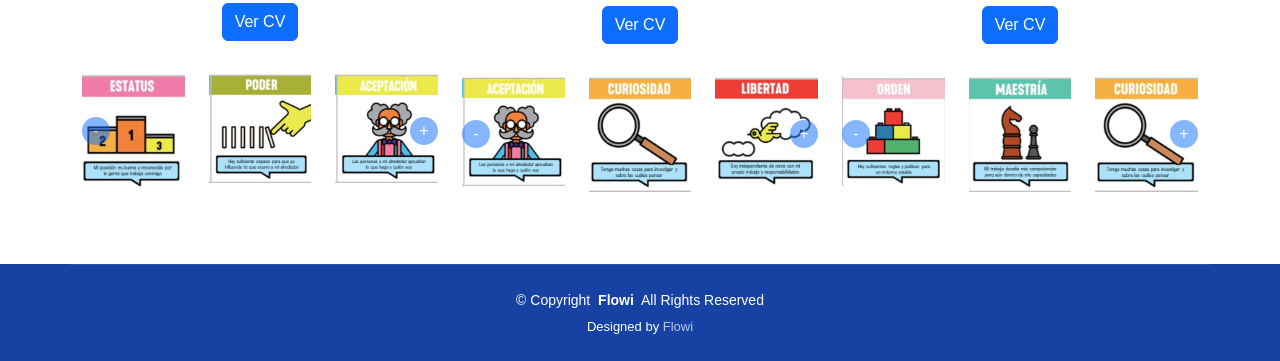
==== commit 39a1654b: "Carrusel M Motivators" ====
--- a/index.html
+++ b/index.html
@@ -7,6 +7,15 @@
   <title>Inicio</title>
   <meta name="description" content="">
   <meta name="keywords" content="">
+
+  <!-- ========== Bootstrap 5 CSS ========== -->
+  <link href="https://cdn.jsdelivr.net/npm/bootstrap@5.3.0/dist/css/bootstrap.min.css" rel="stylesheet">
+  
+  <!-- ========== AOS CSS (Animate On Scroll) ========== -->
+  <link href="https://cdn.jsdelivr.net/npm/aos@2.3.4/dist/aos.css" rel="stylesheet">
+
+  <!-- ========== Íconos de Bootstrap ========== -->
+  <link rel="stylesheet" href="https://cdn.jsdelivr.net/npm/bootstrap-icons@1.10.5/font/bootstrap-icons.css">
 
   <!-- Favicons -->
   <link href="assets/img/favicon.png" rel="icon">
@@ -36,6 +45,59 @@
   * Author: BootstrapMade.com
   * License: https://bootstrapmade.com/license/
   ======================================================== -->
+
+  <style>
+    body {
+      font-family: Arial, sans-serif;
+    }
+
+    /* Sección de Título */
+    .section-title {
+      text-align: center;
+      margin-bottom: 40px;
+    }
+
+    /* Imagen de cada integrante */
+    .team .member img {
+      width: 100%;
+      height: auto;
+      object-fit: cover;
+    }
+
+    /*
+      Estilos para las flechas del carrusel:
+      - Quitamos el fondo oscuro por defecto
+      - Colocamos un círculo azul pequeño con el signo de + y -
+    */
+    .carousel-control-prev,
+    .carousel-control-next {
+      width: auto !important;
+      background-color: transparent !important;
+      border: none !important;
+    }
+    .carousel-control-prev:hover,
+    .carousel-control-next:hover {
+      background-color: transparent !important;
+    }
+    /* El span que contiene el signo */
+    .carousel-control-prev span,
+    .carousel-control-next span {
+      display: inline-block;
+      background-color: #0d6efd; /* Azul de Bootstrap */
+      color: #fff;
+      border-radius: 50%;
+      width: 28px;
+      height: 28px;
+      text-align: center;
+      line-height: 28px;
+      font-size: 1rem;
+    }
+
+    /* Opcional: separaciones */
+    .member-info {
+      margin-bottom: 2rem; /* separa el texto del carrusel */
+    }
+  </style>
 </head>
 
 <body class="index-page">
@@ -89,6 +151,7 @@
       </div>
     </section>
     <!-- /Hero Section -->
+    
     <!-- About Section -->
     <section id="about" class="about section">
       <div class="container">
@@ -295,6 +358,7 @@
       </div>
 
     </section><!-- /Características Section -->
+
     <!-- Why Us Section -->
     <section id="why-us" class="why-us section dark-background">
 
@@ -367,11 +431,6 @@
       </div>
 
     </section><!-- /Why Us Section -->
-
-
-
-
-
 
     <!-- Sección de Portafolio -->
     <section id="portfolio" class="portfolio section py-5">
@@ -387,7 +446,6 @@
       <!-- Fin del Título de la sección -->
       <div class="container">
 
-
         <div class="row gy-4 isotope-container" data-aos="fade-up" data-aos-delay="200">
 
           <!-- ===================== CHAMPFROGS ===================== -->
@@ -441,169 +499,539 @@
     </section>
     <!-- /Sección de Portafolio -->
 
-
-
-
-    <!-- Team Section -->
-    <section id="team" class="team section">
-
-      <!-- Section Title -->
-      <div class="container section-title" data-aos="fade-up">
-        <h2>Equipo</h2>
-        <p>Somos un equipo apasionado y multidisciplinario, comprometido con soluciones innovadoras e impactantes.
-          La colaboración y la excelencia nos guían en cada proyecto para superar expectativas y generar resultados
-          duraderos.</p>
-      </div><!-- End Section Title -->
-
-      <div class="container">
-
-        <div class="row gy-5">
-
-          <div class="col-lg-4 col-md-6 member" data-aos="fade-up" data-aos-delay="100">
-            <div class="member-img">
-              <img src="assets/img/team/team-1.jpg" class="img-fluid" alt="">
-              <div class="social">
-               
-                <a href="https://www.instagram.com/whereis.jefff?igsh=MWtlMHE1dmNpaWQ5eQ=="><i class="bi bi-instagram"></i></a>
-                <a href="https://www.linkedin.com/in/jeffersonesperanza?utm_source=share&utm_campaign=share_via&utm_content=profile&utm_medium=android_app"><i class="bi bi-linkedin"></i></a>
-              </div>
-            </div>
-            <div class="member-info text-center">
-              <h4>Jefferson Esperanza</h4>
-              <span>Back-End</span>
-              <p>Soy autodidacta, proactivo y altamente enfocado, capaz de aprender rápido gracias a mi memoria y 
-                lógica. Me sumerjo por completo en lo que me apasiona hasta lograr el mejor resultado. 
-              </p>
-              <!-- Botón con enlace para ver CV -->
-              <a href="https://drive.google.com/file/d/1E3kemoqoLFRW6aGoDcgZiQrM_7Fv_8hT/view?usp=sharing" class="btn btn-primary mt-2" target="_blank">Ver CV</a>
-            </div>
-          </div><!-- End Team Member -->
-
-          <div class="col-lg-4 col-md-6 member" data-aos="fade-up" data-aos-delay="200">
-            <div class="member-img">
-              <img src="assets/img/team/team-2.jpg" class="img-fluid" alt="">
-              <div class="social">
-               
-                <a href="https://www.facebook.com/share/14sS6n9qU1/?mibextid=wwXIfr"><i class="bi bi-facebook"></i></a>
-                <a href="https://www.instagram.com/sofimaaar?igsh=MWw3OWN4bjY3YW9wdw%3D%3D&utm_source=qr"><i class="bi bi-instagram"></i></a>
-                <a href="https://www.linkedin.com/in/sof%C3%ADa-margarita-romero-rodr%C3%ADguez-6abb0029b?utm_source=share&utm_campaign=share_via&utm_content=profile&utm_medium=ios_app"><i class="bi bi-linkedin"></i></a>
-              </div>
-            </div>
-            <div class="member-info text-center">
-              <h4>Sofía Romero</h4>
-              <span>Front-End</span>
-              <p>Soy auténtica y cautivadora. No sigo tendencias, las creo. Mi expontaneidad y extravagancia
-                me hacen única y mi creatividad redefine lo posible.</p>
-              <!-- Botón con enlace para ver CV --> </br>
-              <a href="https://drive.google.com/file/d/189W-hSFuSgsjld23mrSfLb5FHIo6zGYG/view?usp=sharing" class="btn btn-primary mt-2" target="_blank">Ver CV</a>
-            </div>
-          </div><!-- End Team Member -->
-
-          <div class="col-lg-4 col-md-6 member" data-aos="fade-up" data-aos-delay="300">
-            <div class="member-img">
-              <img src="assets/img/team/Angel.jpg" class="img-fluid" alt="">
-              <div class="social">
-                <a href="https://x.com/i/flow/login?redirect_after_login=%2FJosue_Guevara19" target="_blank"><i
-                  class="bi bi-twitter-x"></i></a>
-              <a href="https://www.facebook.com/josue.portillo.5836711/" target="_blank"><i
-                  class="bi bi-facebook"></i></a>
-              <a href="https://www.instagram.com/josue_guevara_22/" target="_blank"><i
-                  class="bi bi-instagram"></i></a>
-              <a href="https://www.linkedin.com/in/josu%C3%A9-guevara-41653327b/" target="_blank"><i
-                  class="bi bi-linkedin"></i></a>
-              </div>
-            </div>
-            <div class="member-info text-center">
-              <h4>Ángel Guevara</h4>
-              <span>Front-End</span>
-              <p> Proactivo y apasionado por la tecnología,Valoro las relaciones humanas.Mi objetivo es seguir creciendo
-                profesionalmente y contribuir al éxito empresarial.</p>
-              <!-- Botón con enlace para ver CV --></br>
-              <a href="https://drive.google.com/file/d/1Xf3QeBsNeFoVmRC9YEAq9Ed5jYOGAjo8/view?usp=sharing" target="_blank" class="btn btn-primary mt-2" download="Angel.pdf">Ver CV</a>
-
-            </div>
-          </div><!-- End Team Member -->
-
-          <div class="col-lg-4 col-md-6 member" data-aos="fade-up" data-aos-delay="400">
-            <div class="member-img">
-              <img src="assets/img/team/team-4.jpg" class="img-fluid" alt="">
-              <div class="social">
-                <a href="#"><i class="bi bi-twitter-x"></i></a>
-                <a href="#"><i class="bi bi-facebook"></i></a>
-                <a href="https://www.instagram.com/alex.vasquez.03?igsh=bXFjZGFmYmQ5YWEz"><i class="bi bi-instagram"></i></a>
-                <a href="#"><i class="bi bi-linkedin"></i></a>
+    <!-- ========================
+       SECCIÓN DE EQUIPO
+       ======================== -->
+  <section id="team" class="team section py-5">
+    <div class="container section-title" data-aos="fade-up">
+      <h2>Equipo</h2>
+      <p>
+        Somos un equipo apasionado y multidisciplinario, comprometido con soluciones
+        innovadoras e impactantes. La colaboración y la excelencia nos guían en cada
+        proyecto para superar expectativas y generar resultados duraderos.
+      </p>
+    </div>
+
+    <div class="container">
+      <div class="row gy-5">
+        <!-- =======================
+             1. INTEGRANTE: JEFFERSON
+             ======================= -->
+        <div class="col-lg-4 col-md-6 member" data-aos="fade-up" data-aos-delay="100">
+          <div class="member-img">
+            <img src="assets/img/team/team-1.jpg" class="img-fluid" alt="Jefferson">
+            <div class="social">
+              <a href="https://www.instagram.com/whereis.jefff?igsh=MWtlMHE1dmNpaWQ5eQ=="><i class="bi bi-instagram"></i></a>
+              <a href="https://www.linkedin.com/in/jeffersonesperanza"><i class="bi bi-linkedin"></i></a>
+            </div>
+          </div>
+          <div class="member-info text-center">
+            <h4>Jefferson Esperanza</h4>
+            <span>Back-End</span>
+            <p>Soy autodidacta, proactivo y altamente enfocado, capaz de aprender rápido gracias a mi memoria y lógica. Me sumerjo por completo en lo que me apasiona hasta lograr el mejor resultado.</p>
+            <!-- Botón CV -->
+            <a href="https://drive.google.com/file/d/1E3kemoqoLFRW6aGoDcgZiQrM_7Fv_8hT/view?usp=sharing" class="btn btn-primary mt-2" target="_blank">Ver CV</a>
+          </div>
+          <!-- Carrusel para JEFFERSON (10 imágenes) -->
+          <div id="carouselJefferson" class="carousel slide" data-bs-ride="carousel">
+            <div class="carousel-inner">
+              <!-- Slide 1 (3 imágenes) -->
+              <div class="carousel-item active">
+                <div class="row">
+                  <div class="col-4">
+                    <img src="assets/img/portfolio/aceptacion.png" class="d-block w-100" alt="Jefferson 1">
+                  </div>
+                  <div class="col-4">
+                    <img src="assets/img/portfolio/poder.png" class="d-block w-100" alt="Jefferson 2">
+                  </div>
+                  <div class="col-4">
+                    <img src="assets/img/portfolio/orden.png" class="d-block w-100" alt="Jefferson 3">
+                  </div>
+                </div>
+              </div>
+              <!-- Slide 2 (3 imágenes) -->
+              <div class="carousel-item">
+                <div class="row">
+                  <div class="col-4">
+                    <img src="assets/img/portfolio/estatus.png" class="d-block w-100" alt="Jefferson 4">
+                  </div>
+                  <div class="col-4">
+                    <img src="assets/img/portfolio/relaciones.png" class="d-block w-100" alt="Jefferson 5">
+                  </div>
+                  <div class="col-4">
+                    <img src="assets/img/portfolio/maestria.png" class="d-block w-100" alt="Jefferson 6">
+                  </div>
+                </div>
+              </div>
+              <!-- Slide 3 (3 imágenes) -->
+              <div class="carousel-item">
+                <div class="row">
+                  <div class="col-4">
+                    <img src="assets/img/portfolio/honra.png" class="d-block w-100" alt="Jefferson 7">
+                  </div>
+                  <div class="col-4">
+                    <img src="assets/img/portfolio/curiosidad.png" class="d-block w-100" alt="Jefferson 8">
+                  </div>
+                  <div class="col-4">
+                    <img src="assets/img/portfolio/libertad.png" class="d-block w-100" alt="Jefferson 9">
+                  </div>
+                </div>
+              </div>
+              <!-- Slide 4 (1 imagen) -->
+              <div class="carousel-item">
+                <div class="row justify-content-center">
+                  <div class="col-4">
+                    <img src="assets/img/portfolio/meta.png" class="d-block w-100" alt="Jefferson 10">
+                  </div>
+                </div>
+              </div>
+            </div>
+            <!-- Controles (flechas) -->
+            <button class="carousel-control-prev" type="button" data-bs-target="#carouselJefferson" data-bs-slide="prev">
+              <!-- Signo “-” dentro de un círculo azul -->
+              <span aria-hidden="true">-</span>
+            </button>
+            <button class="carousel-control-next" type="button" data-bs-target="#carouselJefferson" data-bs-slide="next">
+              <!-- Signo “+” dentro de un círculo azul -->
+              <span aria-hidden="true">+</span>
+            </button>
+          </div>
+        </div>
+        <!-- FIN Integrante Jefferson -->
+
+
+        <!-- =======================
+             2. INTEGRANTE: SOFÍA
+             ======================= -->
+        <div class="col-lg-4 col-md-6 member" data-aos="fade-up" data-aos-delay="200">
+          <div class="member-img">
+            <img src="assets/img/team/team-2.jpg" class="img-fluid" alt="Sofía">
+            <div class="social">
+              <a href="https://www.facebook.com/share/14sS6n9qU1/?mibextid=wwXIfr"><i class="bi bi-facebook"></i></a>
+              <a href="https://www.instagram.com/sofimaaar?igsh=MWw3OWN4bjY3YW9wdw%3D%3D&utm_source=qr"><i class="bi bi-instagram"></i></a>
+              <a href="https://www.linkedin.com/in/sof%C3%ADa-margarita-romero-rodr%C3%ADguez-6abb0029b"><i class="bi bi-linkedin"></i></a>
+            </div>
+          </div>
+          <div class="member-info text-center">
+            <h4>Sofía Romero</h4>
+            <span>Front-End</span>
+            <p>Soy auténtica y cautivadora. No sigo tendencias, las creo. Mi expontaneidad y extravagancia me hacen única y mi creatividad redefine lo posible.</p>
+            <!-- Botón CV --></br>
+            <a href="https://drive.google.com/file/d/189W-hSFuSgsjld23mrSfLb5FHIo6zGYG/view?usp=sharing" class="btn btn-primary mt-2" target="_blank">Ver CV</a>
+          </div>
+          <!-- Carrusel para SOFÍA -->
+          <div id="carouselSofia" class="carousel slide" data-bs-ride="carousel">
+            <div class="carousel-inner">
+              <!-- Slide 1 -->
+              <div class="carousel-item active">
+                <div class="row">
+                  <div class="col-4">
+                    <img src="assets/img/portfolio/aceptacion.png" class="d-block w-100" alt="Sofía 1">
+                  </div>
+                  <div class="col-4">
+                    <img src="assets/img/portfolio/poder.png" class="d-block w-100" alt="Sofía 2">
+                  </div>
+                  <div class="col-4">
+                    <img src="assets/img/portfolio/estatus.png" class="d-block w-100" alt="Sofía 3">
+                  </div>
+                </div>
+              </div>
+              <!-- Slide 2 -->
+              <div class="carousel-item">
+                <div class="row">
+                  <div class="col-4">
+                    <img src="assets/img/portfolio/maestria.png" class="d-block w-100" alt="Sofía 4">
+                  </div>
+                  <div class="col-4">
+                    <img src="assets/img/portfolio/relaciones.png" class="d-block w-100" alt="Sofía 5">
+                  </div>
+                  <div class="col-4">
+                    <img src="assets/img/portfolio/libertad.png" class="d-block w-100" alt="Sofía 6">
+                  </div>
+                </div>
+              </div>
+              <!-- Slide 3 -->
+              <div class="carousel-item">
+                <div class="row">
+                  <div class="col-4">
+                    <img src="assets/img/portfolio/curiosidad.png" class="d-block w-100" alt="Sofía 7">
+                  </div>
+                  <div class="col-4">
+                    <img src="assets/img/portfolio/honra.png" class="d-block w-100" alt="Sofía 8">
+                  </div>
+                  <div class="col-4">
+                    <img src="assets/img/portfolio/meta.png" class="d-block w-100" alt="Sofía 9">
+                  </div>
+                </div>
+              </div>
+              <!-- Slide 4 -->
+              <div class="carousel-item">
+                <div class="row justify-content-center">
+                  <div class="col-4">
+                    <img src="assets/img/portfolio/orden.png" class="d-block w-100" alt="Sofía 10">
+                  </div>
+                </div>
+              </div>
+            </div>
+            <!-- Flechas -->
+            <button class="carousel-control-prev" type="button" data-bs-target="#carouselSofia" data-bs-slide="prev">
+              <span aria-hidden="true">-</span>
+            </button>
+            <button class="carousel-control-next" type="button" data-bs-target="#carouselSofia" data-bs-slide="next">
+              <span aria-hidden="true">+</span>
+            </button>
+          </div>
+        </div>
+        <!-- FIN Integrante Sofía -->
+
+        <!-- =======================
+             3. INTEGRANTE: ÁNGEL
+             ======================= -->
+        <div class="col-lg-4 col-md-6 member" data-aos="fade-up" data-aos-delay="300">
+          <div class="member-img">
+            <img src="assets/img/team/Angel.jpg" class="img-fluid" alt="Ángel">
+            <div class="social">
+              <a href="https://x.com/i/flow/login?redirect_after_login=%2FJosue_Guevara19" target="_blank"><i class="bi bi-twitter-x"></i></a>
+              <a href="https://www.facebook.com/josue.portillo.5836711/" target="_blank"><i class="bi bi-facebook"></i></a>
+              <a href="https://www.instagram.com/josue_guevara_22/" target="_blank"><i class="bi bi-instagram"></i></a>
+              <a href="https://www.linkedin.com/in/josu%C3%A9-guevara-41653327b/" target="_blank"><i class="bi bi-linkedin"></i></a>
+            </div>
+          </div>
+          <div class="member-info text-center">
+            <h4>Ángel Guevara</h4>
+            <span>Front-End</span>
+            <p>Proactivo y apasionado por la tecnología, valoro las relaciones humanas. Mi objetivo es seguir creciendo profesionalmente y contribuir al éxito empresarial.</p>
+            <!-- Botón CV --></br>
+            <a href="https://drive.google.com/file/d/1Xf3QeBsNeFoVmRC9YEAq9Ed5jYOGAjo8/view?usp=sharing"
+               target="_blank" class="btn btn-primary mt-2" download="Angel.pdf">Ver CV</a>
+          </div>
+          <!-- Carrusel para ÁNGEL -->
+          <div id="carouselAngel" class="carousel slide" data-bs-ride="carousel">
+            <div class="carousel-inner">
+              <!-- Slide 1 -->
+              <div class="carousel-item active">
+                <div class="row">
+                  <div class="col-4">
+                    <img src="assets/img/portfolio/aceptacion.png" class="d-block w-100" alt="Ángel 1">
+                  </div>
+                  <div class="col-4">
+                    <img src="assets/img/portfolio/poder.png" class="d-block w-100" alt="Ángel 2">
+                  </div>
+                  <div class="col-4">
+                    <img src="assets/img/portfolio/honra.png" class="d-block w-100" alt="Ángel 3">
+                  </div>
+                </div>
+              </div>
+              <!-- Slide 2 -->
+              <div class="carousel-item">
+                <div class="row">
+                  <div class="col-4">
+                    <img src="assets/img/portfolio/orden.png" class="d-block w-100" alt="Ángel 4">
+                  </div>
+                  <div class="col-4">
+                    <img src="assets/img/portfolio/estatus.png" class="d-block w-100" alt="Ángel 5">
+                  </div>
+                  <div class="col-4">
+                    <img src="assets/img/portfolio/maestria.png" class="d-block w-100" alt="Ángel 6">
+                  </div>
+                </div>
+              </div>
+              <!-- Slide 3 -->
+              <div class="carousel-item">
+                <div class="row">
+                  <div class="col-4">
+                    <img src="assets/img/portfolio/relaciones.png" class="d-block w-100" alt="Ángel 7">
+                  </div>
+                  <div class="col-4">
+                    <img src="assets/img/portfolio/libertad.png" class="d-block w-100" alt="Ángel 8">
+                  </div>
+                  <div class="col-4">
+                    <img src="assets/img/portfolio/curiosidad.png" class="d-block w-100" alt="Ángel 9">
+                  </div>
+                </div>
+              </div>
+              <!-- Slide 4 -->
+              <div class="carousel-item">
+                <div class="row justify-content-center">
+                  <div class="col-4">
+                    <img src="assets/img/portfolio/meta.png" class="d-block w-100" alt="Ángel 10">
+                  </div>
+                </div>
+              </div>
+            </div>
+            <!-- Flechas -->
+            <button class="carousel-control-prev" type="button" data-bs-target="#carouselAngel" data-bs-slide="prev">
+              <span aria-hidden="true">-</span>
+            </button>
+            <button class="carousel-control-next" type="button" data-bs-target="#carouselAngel" data-bs-slide="next">
+              <span aria-hidden="true">+</span>
+            </button>
+          </div>
+        </div>
+        <!-- FIN Integrante Ángel -->
+
+
+        <!-- =======================
+             4. INTEGRANTE: CÉSAR
+             ======================= -->
+        <div class="col-lg-4 col-md-6 member" data-aos="fade-up" data-aos-delay="400">
+          <div class="member-img">
+            <img src="assets/img/team/team-4.jpg" class="img-fluid" alt="César">
+            <div class="social">
               
-              </div>
-            </div>
-            <div class="member-info text-center">
-              <h4>César Romero</h4>
-              <span>QA</span>
-              <p>Soy una persona entusiasta y alegre, siempre enfocada en ver el lado positivo de la vida. 
-                Me motiva ayudar y comprender a los demás, ya que creo que todos enfrentamos situaciones difíciles 
-                que, en ocasiones, pueden ser incomprendidas.</p>
-              <!-- Botón con enlace para ver CV -->
-              <a href="https://drive.google.com/file/d/19Bm3j-V2fE-kx9qdSswPw88LPFwY_eNc/view?usp=sharing" class="btn btn-primary mt-2" target="_blank">Ver CV</a>
-            </div>
-          </div><!-- End Team Member -->
-
-          <div class="col-lg-4 col-md-6 member" data-aos="fade-up" data-aos-delay="500">
-            <div class="member-img">
-              <img src="assets/img/team/team-6.jpg" class="img-fluid" alt="">
-              <div class="social">
-                <
-                <a href="https://www.facebook.com/gerson.argueta.1420"><i class="bi bi-facebook"></i></a>
-                <a href="https://www.instagram.com/gerson.argueta.1420?igsh=eGEzN3l0aGhiOWU="><i class="bi bi-instagram"></i></a>
-                <a href="#"><i class="bi bi-linkedin"></i></a>
-              </div>
-            </div>
-            <div class="member-info text-center">
-              <h4>Gerson Argueta</h4>
-              <span>Back-End</span>
-              <p>Soy Gerson Argueta, una combinación única de espontaneidad, ingenio y un toque de extravagancia. 
-                Me encanta aprender, explorar nuevas ideas y encontrar soluciones donde otros solo ven problemas. 
-                </p>
-              <!-- Botón con enlace para ver CV --></br>
-              <a href="https://drive.google.com/file/d/1tDtPxGgF4Yi2jrKKg0vARWaAJ4Opwawj/view?usp=sharing" class="btn btn-primary mt-2" target="_blank">Ver CV</a>
-            </div>
-          </div><!-- End Team Member -->
-
-          <div class="col-lg-4 col-md-6 member" data-aos="fade-up" data-aos-delay="600">
-            <div class="member-img">
-              <img src="assets/img/team/team-5.jpg" class="img-fluid" alt="">
-              <div class="social">
-               
-                <a href="https://www.facebook.com/neo.villalta"><i class="bi bi-facebook"></i></a>
-                <a href="https://www.instagram.com/alexander_villalta._?igsh=MTN2ZG81bGpjdWR1eA=="><i class="bi bi-instagram"></i></a>
-                <a href="https://www.linkedin.com/in/edwinalexandervillaltaortiz0108?utm_source=share&utm_campaign=share_via&utm_content=profile&utm_medium=android_app"><i class="bi bi-linkedin"></i></a>
-              </div>
-            </div>
-            <div class="member-info text-center">
-              <h4>Edwin Villalta</h4>
-              <span>QA</span>
-              <p>Me considero una persona perseverante, que no se rinde fácilmente y que sigue adelante a pesar de 
-                las dificultades. Esta perseverancia, junto con mi resiliencia, son dos de mis mayores fortalezas. 
-                </p>
-              <!-- Botón con enlace para ver CV --></br>
-              <a href="https://www.instagram.com/alex.vasquez.03?igsh=bXFjZGFmYmQ5YWEz" class="btn btn-primary mt-2" target="_blank">Ver CV</a>
-            </div>
-          </div><!-- End Team Member -->
-
+              <a href="https://www.instagram.com/alex.vasquez.03?igsh=bXFjZGFmYmQ5YWEz"><i class="bi bi-instagram"></i></a>
+              
+            </div>
+          </div>
+          <div class="member-info text-center">
+            <h4>César Romero</h4>
+            <span>QA</span>
+            <p>Soy una persona entusiasta y alegre, siempre enfocada en ver el lado positivo de la vida. Me motiva ayudar y comprender a los demás, ya que todos enfrentamos situaciones difíciles que, en ocasiones, pueden ser incomprendidas.</p>
+            <!-- Botón CV -->
+            <a href="https://drive.google.com/file/d/19Bm3j-V2fE-kx9qdSswPw88LPFwY_eNc/view?usp=sharing" class="btn btn-primary mt-2" target="_blank">Ver CV</a>
+          </div>
+          <!-- Carrusel para CÉSAR -->
+          <div id="carouselCesar" class="carousel slide" data-bs-ride="carousel">
+            <div class="carousel-inner">
+              <!-- Slide 1 -->
+              <div class="carousel-item active">
+                <div class="row">
+                  <div class="col-4">
+                    <img src="assets/img/portfolio/estatus.png" class="d-block w-100" alt="César 1">
+                  </div>
+                  <div class="col-4">
+                    <img src="assets/img/portfolio/poder.png" class="d-block w-100" alt="César 2">
+                  </div>
+                  <div class="col-4">
+                    <img src="assets/img/portfolio/aceptacion.png" class="d-block w-100" alt="César 3">
+                  </div>
+                </div>
+              </div>
+              <!-- Slide 2 -->
+              <div class="carousel-item">
+                <div class="row">
+                  <div class="col-4">
+                    <img src="assets/img/portfolio/libertad.png" class="d-block w-100" alt="César 4">
+                  </div>
+                  <div class="col-4">
+                    <img src="assets/img/portfolio/maestria.png" class="d-block w-100" alt="César 5">
+                  </div>
+                  <div class="col-4">
+                    <img src="assets/img/portfolio/orden.png" class="d-block w-100" alt="César 6">
+                  </div>
+                </div>
+              </div>
+              <!-- Slide 3 -->
+              <div class="carousel-item">
+                <div class="row">
+                  <div class="col-4">
+                    <img src="assets/img/portfolio/meta.png" class="d-block w-100" alt="César 7">
+                  </div>
+                  <div class="col-4">
+                    <img src="assets/img/portfolio/curiosidad.png" class="d-block w-100" alt="César 8">
+                  </div>
+                  <div class="col-4">
+                    <img src="assets/img/portfolio/relaciones.png" class="d-block w-100" alt="César 9">
+                  </div>
+                </div>
+              </div>
+              <!-- Slide 4 -->
+              <div class="carousel-item">
+                <div class="row justify-content-center">
+                  <div class="col-4">
+                    <img src="assets/img/portfolio/honra.png" class="d-block w-100" alt="César 10">
+                  </div>
+                </div>
+              </div>
+            </div>
+            <!-- Flechas -->
+            <button class="carousel-control-prev" type="button" data-bs-target="#carouselCesar" data-bs-slide="prev">
+              <span aria-hidden="true">-</span>
+            </button>
+            <button class="carousel-control-next" type="button" data-bs-target="#carouselCesar" data-bs-slide="next">
+              <span aria-hidden="true">+</span>
+            </button>
+          </div>
         </div>
+        <!-- FIN Integrante César -->
+
+
+        <!-- =======================
+             5. INTEGRANTE: GERSON
+             ======================= -->
+        <div class="col-lg-4 col-md-6 member" data-aos="fade-up" data-aos-delay="500">
+          <div class="member-img">
+            <img src="assets/img/team/team-6.jpg" class="img-fluid" alt="Gerson">
+            <div class="social">
+           
+              <a href="https://www.instagram.com/gerson.argueta.1420?igsh=eGEzN3l0aGhiOWU="><i class="bi bi-instagram"></i></a>
+              <a href="https://www.linkedin.com/in/gerson-argueta-a94b95206/"><i class="bi bi-linkedin"></i></a>
+            </div>
+          </div>
+          <div class="member-info text-center">
+            <h4>Gerson Argueta</h4>
+            <span>Back-End</span>
+            <p>Soy Gerson Argueta, una combinación única de espontaneidad, ingenio y un toque de extravagancia. Me encanta aprender, explorar nuevas ideas y encontrar soluciones donde otros solo ven problemas.</p>
+            <!-- Botón CV --></br>
+            <a href="https://drive.google.com/file/d/1tDtPxGgF4Yi2jrKKg0vARWaAJ4Opwawj/view?usp=sharing" class="btn btn-primary mt-2" target="_blank">Ver CV</a>
+          </div>
+          <!-- Carrusel para GERSON -->
+          <div id="carouselGerson" class="carousel slide" data-bs-ride="carousel">
+            <div class="carousel-inner">
+              <!-- Slide 1 -->
+              <div class="carousel-item active">
+                <div class="row">
+                  <div class="col-4">
+                    <img src="assets/img/portfolio/aceptacion.png" class="d-block w-100" alt="Gerson 1">
+                  </div>
+                  <div class="col-4">
+                    <img src="assets/img/portfolio/curiosidad.png" class="d-block w-100" alt="Gerson 2">
+                  </div>
+                  <div class="col-4">
+                    <img src="assets/img/portfolio/libertad.png" class="d-block w-100" alt="Gerson 3">
+                  </div>
+                </div>
+              </div>
+              <!-- Slide 2 -->
+              <div class="carousel-item">
+                <div class="row">
+                  <div class="col-4">
+                    <img src="assets/img/portfolio/relaciones.png" class="d-block w-100" alt="Gerson 4">
+                  </div>
+                  <div class="col-4">
+                    <img src="assets/img/portfolio/poder.png" class="d-block w-100" alt="Gerson 5">
+                  </div>
+                  <div class="col-4">
+                    <img src="assets/img/portfolio/meta.png" class="d-block w-100" alt="Gerson 6">
+                  </div>
+                </div>
+              </div>
+              <!-- Slide 3 -->
+              <div class="carousel-item">
+                <div class="row">
+                  <div class="col-4">
+                    <img src="assets/img/portfolio/estatus.png" class="d-block w-100" alt="Gerson 7">
+                  </div>
+                  <div class="col-4">
+                    <img src="assets/img/portfolio/honra.png" class="d-block w-100" alt="Gerson 8">
+                  </div>
+                  <div class="col-4">
+                    <img src="assets/img/portfolio/maestria.png" class="d-block w-100" alt="Gerson 9">
+                  </div>
+                </div>
+              </div>
+              <!-- Slide 4 -->
+              <div class="carousel-item">
+                <div class="row justify-content-center">
+                  <div class="col-4">
+                    <img src="assets/img/portfolio/orden.png" class="d-block w-100" alt="Gerson 10">
+                  </div>
+                </div>
+              </div>
+            </div>
+            <!-- Flechas -->
+            <button class="carousel-control-prev" type="button" data-bs-target="#carouselGerson" data-bs-slide="prev">
+              <span aria-hidden="true">-</span>
+            </button>
+            <button class="carousel-control-next" type="button" data-bs-target="#carouselGerson" data-bs-slide="next">
+              <span aria-hidden="true">+</span>
+            </button>
+          </div>
+        </div>
+        <!-- FIN Integrante Gerson -->
+
+
+        <!-- =======================
+             6. INTEGRANTE: EDWIN
+             ======================= -->
+        <div class="col-lg-4 col-md-6 member" data-aos="fade-up" data-aos-delay="600">
+          <div class="member-img">
+            <img src="assets/img/team/team-5.jpg" class="img-fluid" alt="Edwin">
+            <div class="social">
+              
+              <a href="https://www.instagram.com/alexander_villalta._?igsh=MTN2ZG81bGpjdWR1eA=="><i class="bi bi-instagram"></i></a>
+              <a href="https://www.linkedin.com/in/edwinalexandervillaltaortiz0108?utm_source=share&utm_campaign=share_via&utm_content=profile&utm_medium=android_app"><i class="bi bi-linkedin"></i></a>
+            </div>
+          </div>
+          <div class="member-info text-center">
+            <h4>Edwin Villalta</h4>
+            <span>QA</span>
+            <p>Me considero una persona perseverante, que no se rinde fácilmente y que sigue adelante a pesar de las dificultades. Esta perseverancia, junto con mi resiliencia, son dos de mis mayores fortalezas.</p>
+            <!-- Botón CV --></br>
+            <a href="https://www.instagram.com/alex.vasquez.03?igsh=bXFjZGFmYmQ5YWEz" class="btn btn-primary mt-2" target="_blank">Ver CV</a>
+          </div>
+          <!-- Carrusel para EDWIN -->
+          <div id="carouselEdwin" class="carousel slide" data-bs-ride="carousel">
+            <div class="carousel-inner">
+              <!-- Slide 1 -->
+              <div class="carousel-item active">
+                <div class="row">
+                  <div class="col-4">
+                    <img src="assets/img/portfolio/orden.png" class="d-block w-100" alt="Edwin 1">
+                  </div>
+                  <div class="col-4">
+                    <img src="assets/img/portfolio/maestria.png" class="d-block w-100" alt="Edwin 2">
+                  </div>
+                  <div class="col-4">
+                    <img src="assets/img/portfolio/curiosidad.png" class="d-block w-100" alt="Edwin 3">
+                  </div>
+                </div>
+              </div>
+              <!-- Slide 2 -->
+              <div class="carousel-item">
+                <div class="row">
+                  <div class="col-4">
+                    <img src="assets/img/portfolio/libertad.png" class="d-block w-100" alt="Edwin 4">
+                  </div>
+                  <div class="col-4">
+                    <img src="assets/img/portfolio/relaciones.png" class="d-block w-100" alt="Edwin 5">
+                  </div>
+                  <div class="col-4">
+                    <img src="assets/img/portfolio/aceptacion.png" class="d-block w-100" alt="Edwin 6">
+                  </div>
+                </div>
+              </div>
+              <!-- Slide 3 -->
+              <div class="carousel-item">
+                <div class="row">
+                  <div class="col-4">
+                    <img src="assets/img/portfolio/poder.png" class="d-block w-100" alt="Edwin 7">
+                  </div>
+                  <div class="col-4">
+                    <img src="assets/img/portfolio/honra.png" class="d-block w-100" alt="Edwin 8">
+                  </div>
+                  <div class="col-4">
+                    <img src="assets/img/portfolio/estatus.png" class="d-block w-100" alt="Edwin 9">
+                  </div>
+                </div>
+              </div>
+              <!-- Slide 4 -->
+              <div class="carousel-item">
+                <div class="row justify-content-center">
+                  <div class="col-4">
+                    <img src="assets/img/portfolio/meta.png" class="d-block w-100" alt="Edwin 10">
+                  </div>
+                </div>
+              </div>
+            </div>
+            <!-- Flechas -->
+            <button class="carousel-control-prev" type="button" data-bs-target="#carouselEdwin" data-bs-slide="prev">
+              <span aria-hidden="true">-</span>
+            </button>
+            <button class="carousel-control-next" type="button" data-bs-target="#carouselEdwin" data-bs-slide="next">
+              <span aria-hidden="true">+</span>
+            </button>
+          </div>
+        </div>
+        <!-- FIN Integrante Edwin -->
 
       </div>
-
-    </section><!-- /Team Section -->
-
-
-
-
+    </div>
+  </section>
 
   </main>
 
   <footer id="footer" class="footer dark-background">
-
-
-
     <div class="container copyright text-center mt-4">
       <p>© <span>Copyright</span> <strong class="px-1 sitename">Flowi</strong> <span>All Rights Reserved</span></p>
       <div class="credits">
@@ -614,7 +1042,6 @@
         Designed by <a href="https://bootstrapmade.com/">Flowi</a>
       </div>
     </div>
-
   </footer>
 
   <!-- Scroll Top -->
@@ -637,6 +1064,15 @@
   <!-- Main JS File -->
   <script src="assets/js/main.js"></script>
 
+  <!-- ========== Bootstrap 5 JS ========== -->
+  <script src="https://cdn.jsdelivr.net/npm/bootstrap@5.3.0/dist/js/bootstrap.bundle.min.js"></script>
+
+  <!-- ========== AOS JS ========== -->
+  <script src="https://cdn.jsdelivr.net/npm/aos@2.3.4/dist/aos.js"></script>
+  <script>
+    AOS.init();
+  </script>
+
 </body>
 
-</html>+</html>
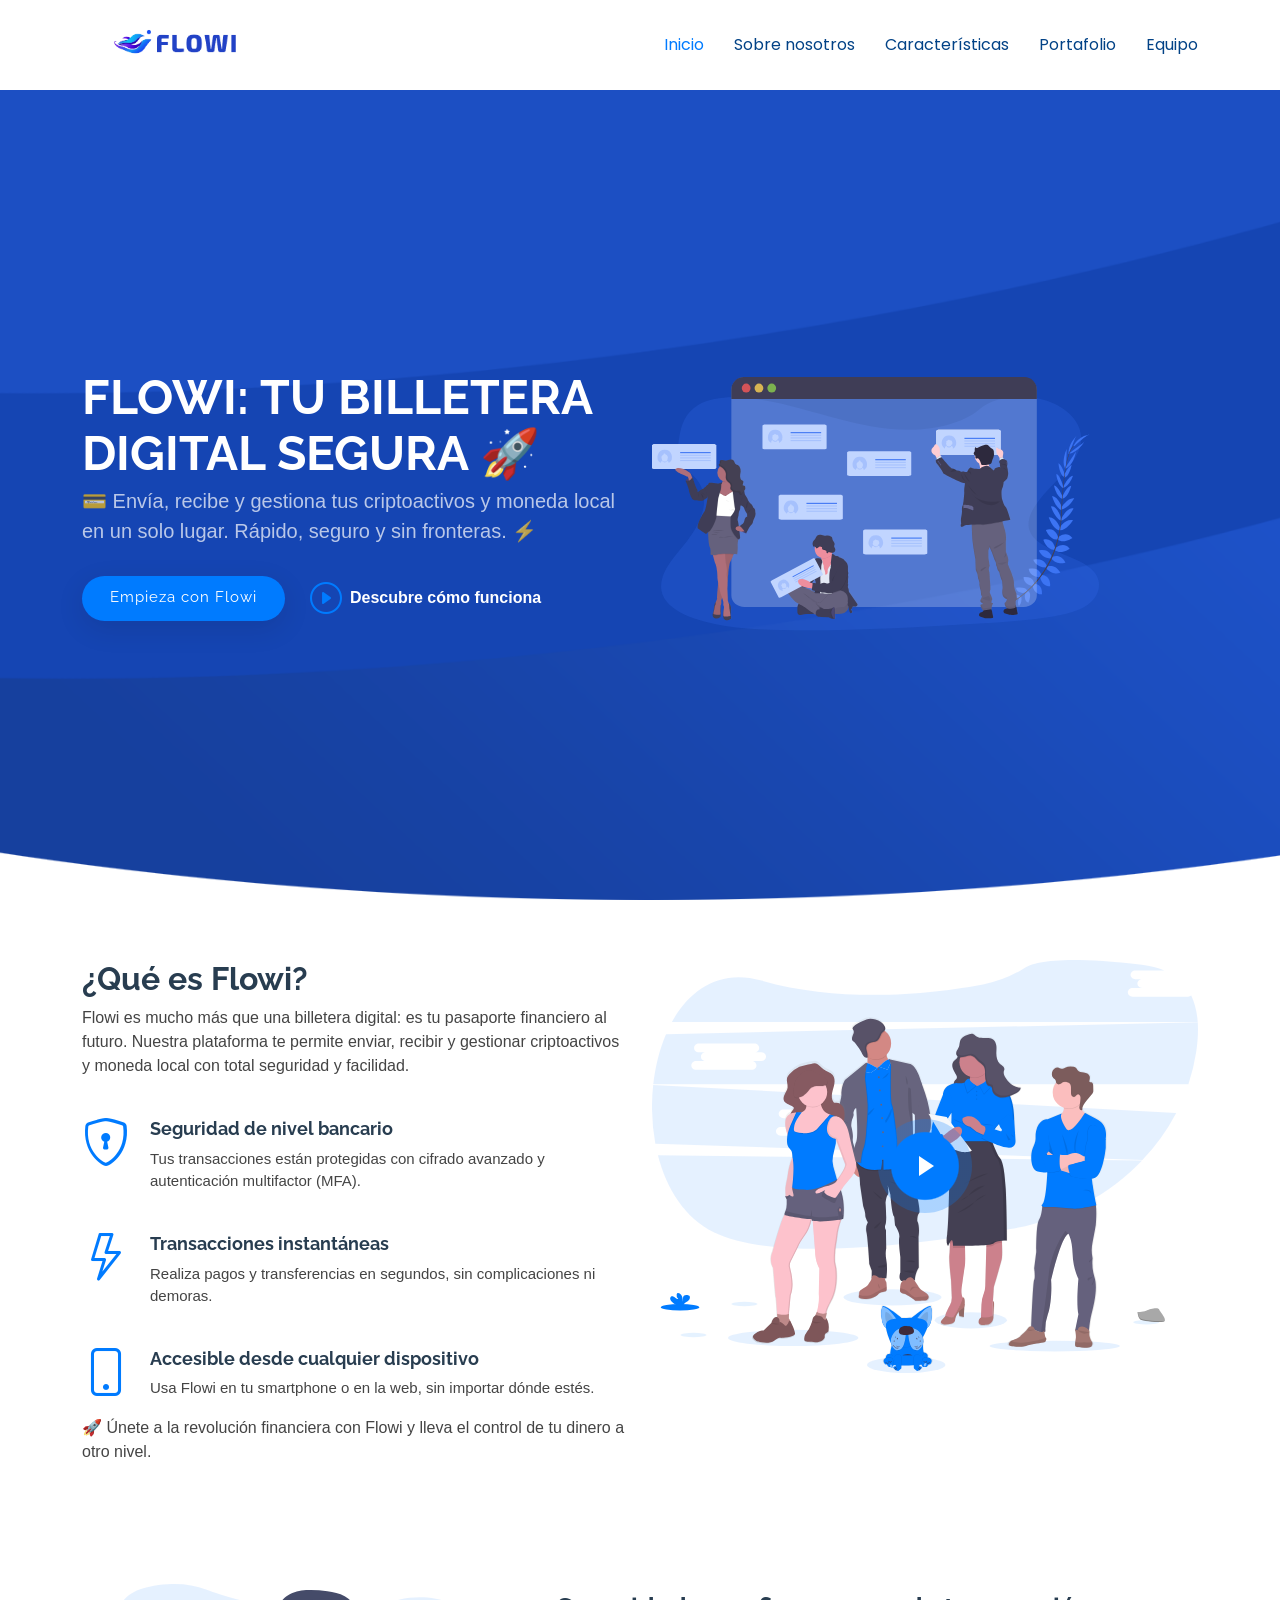
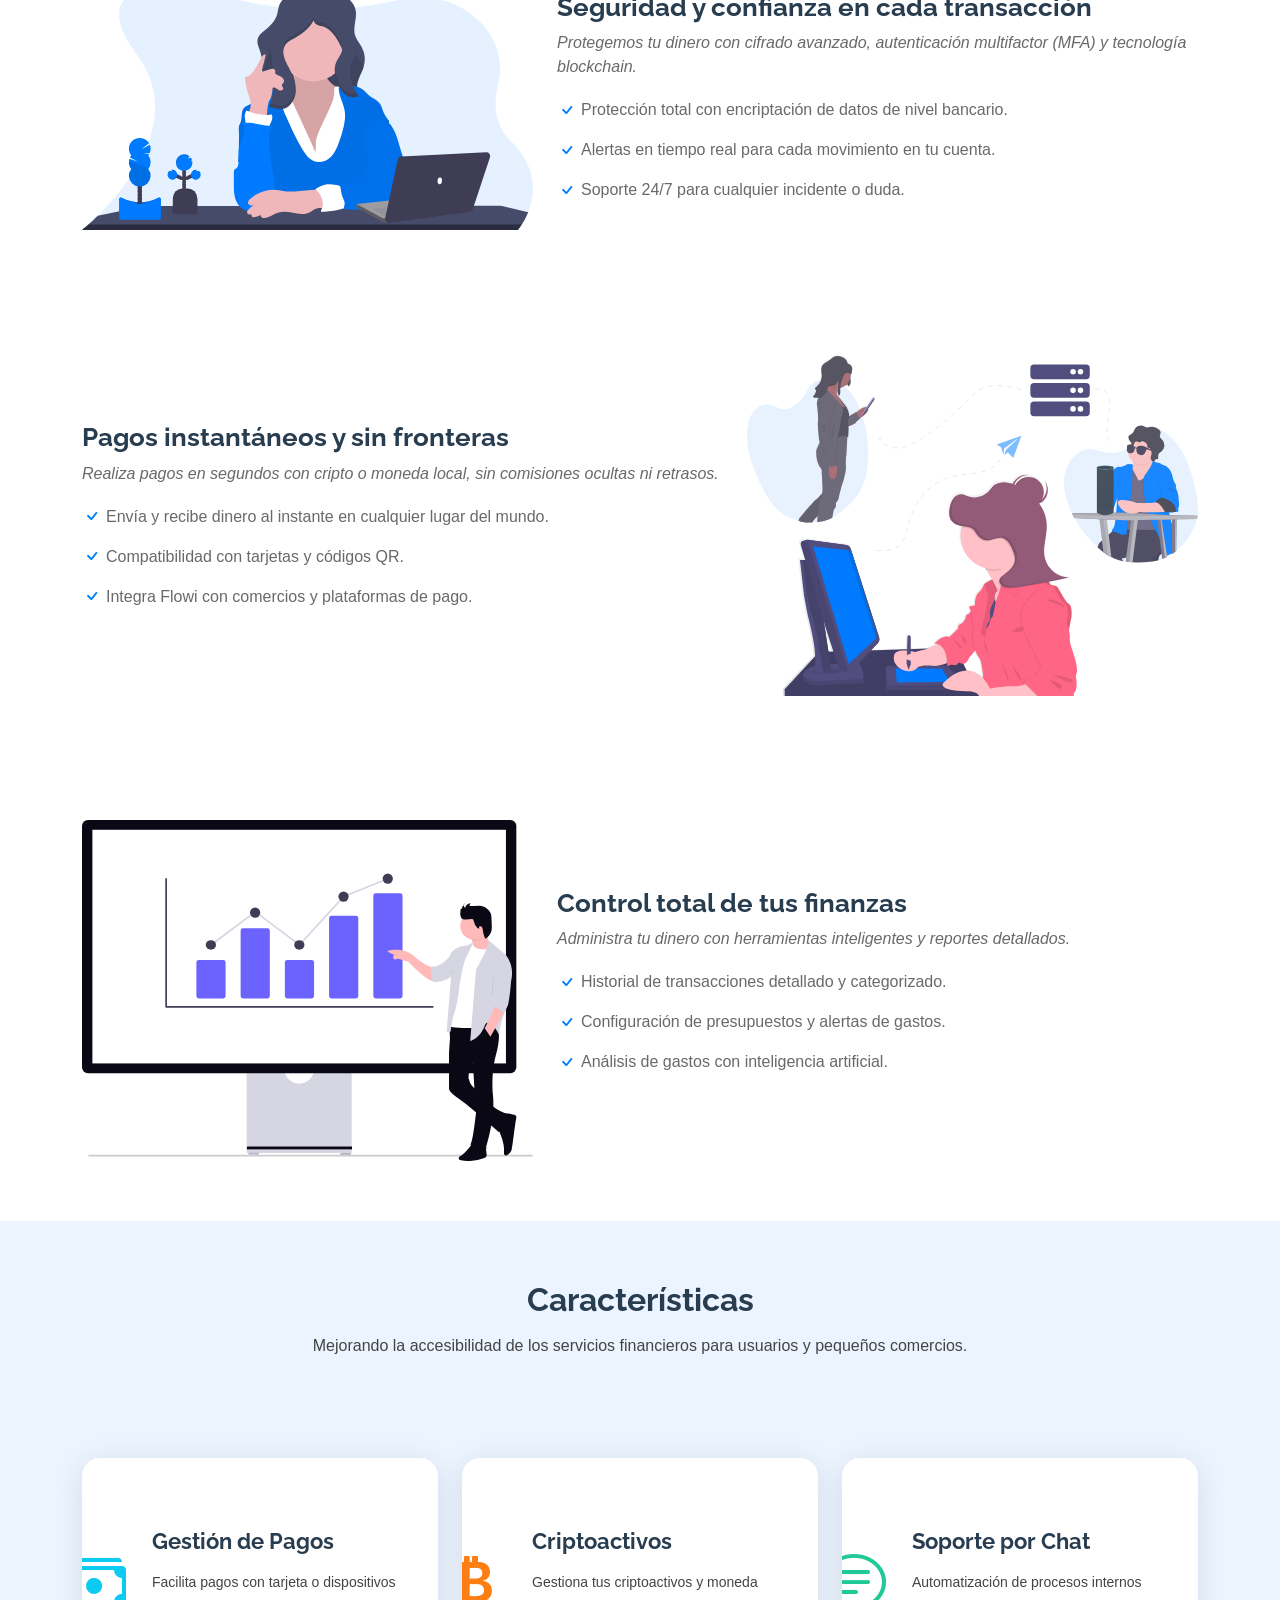
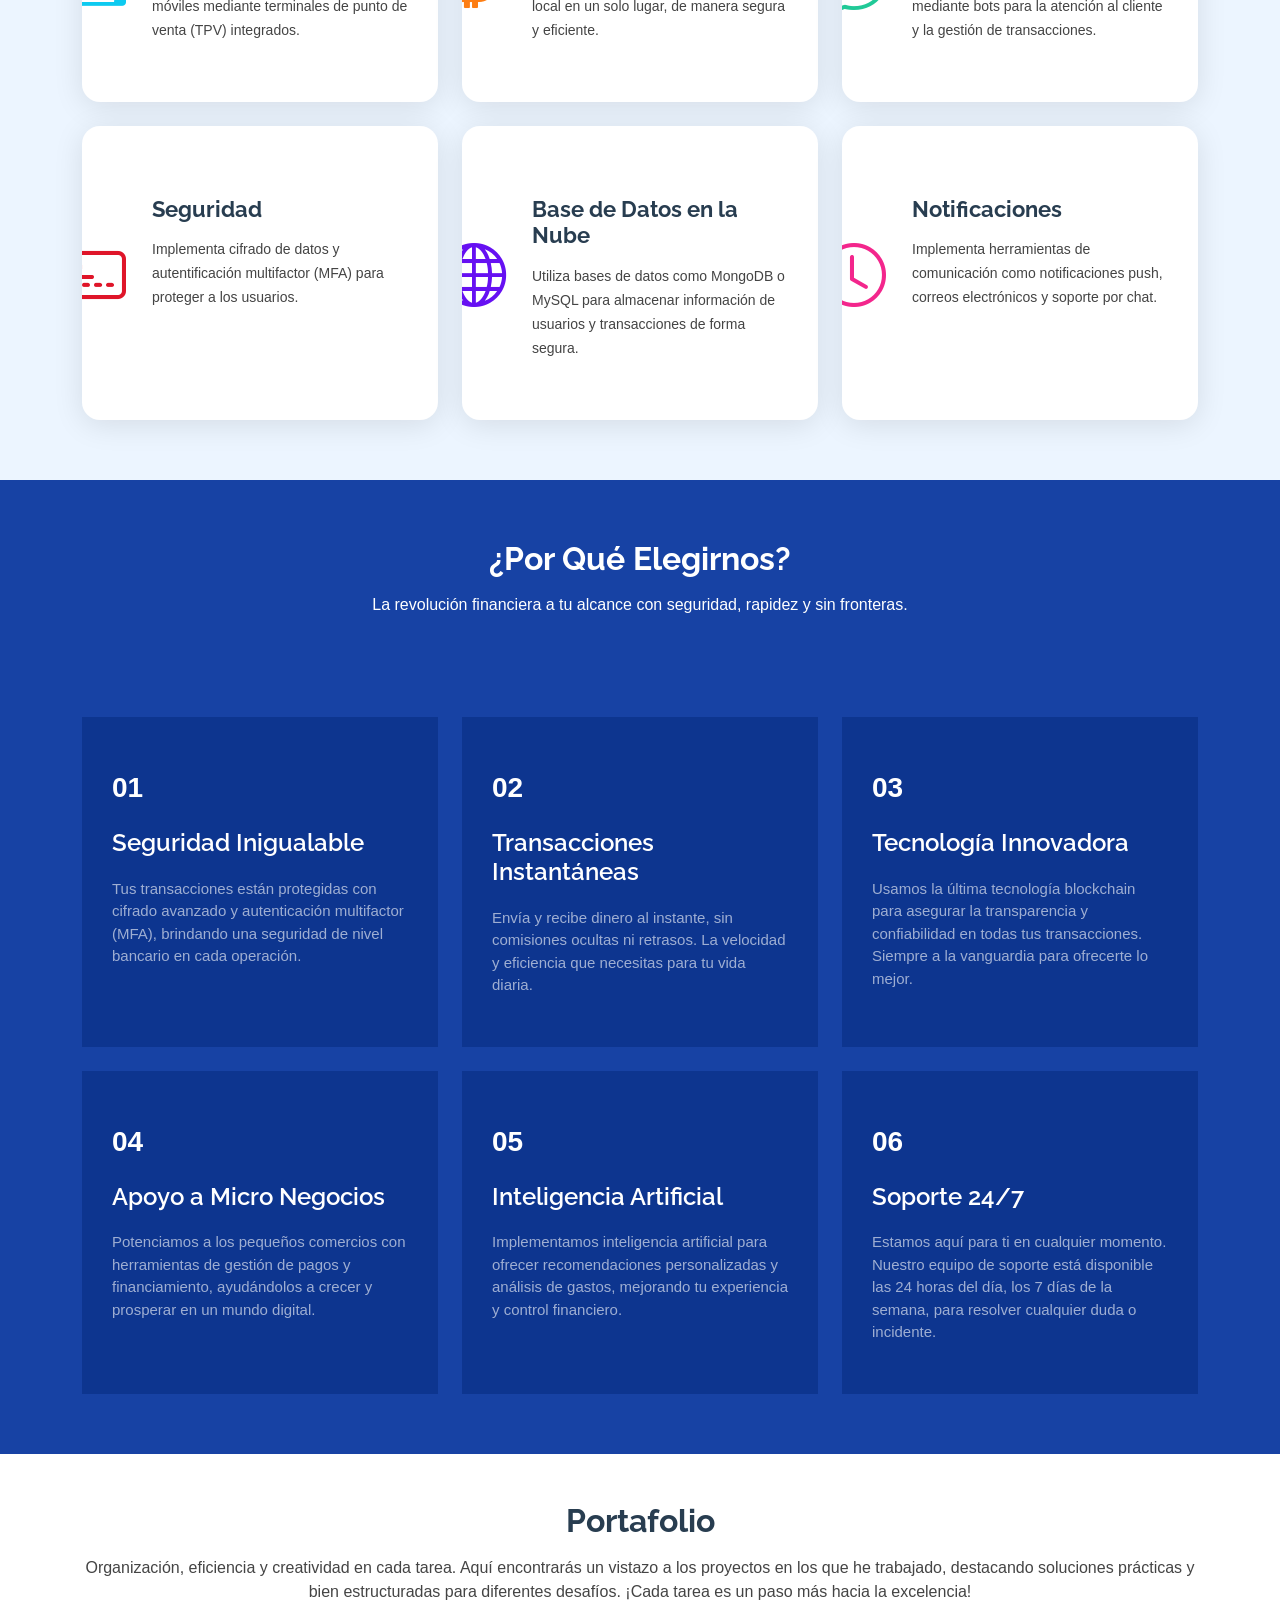
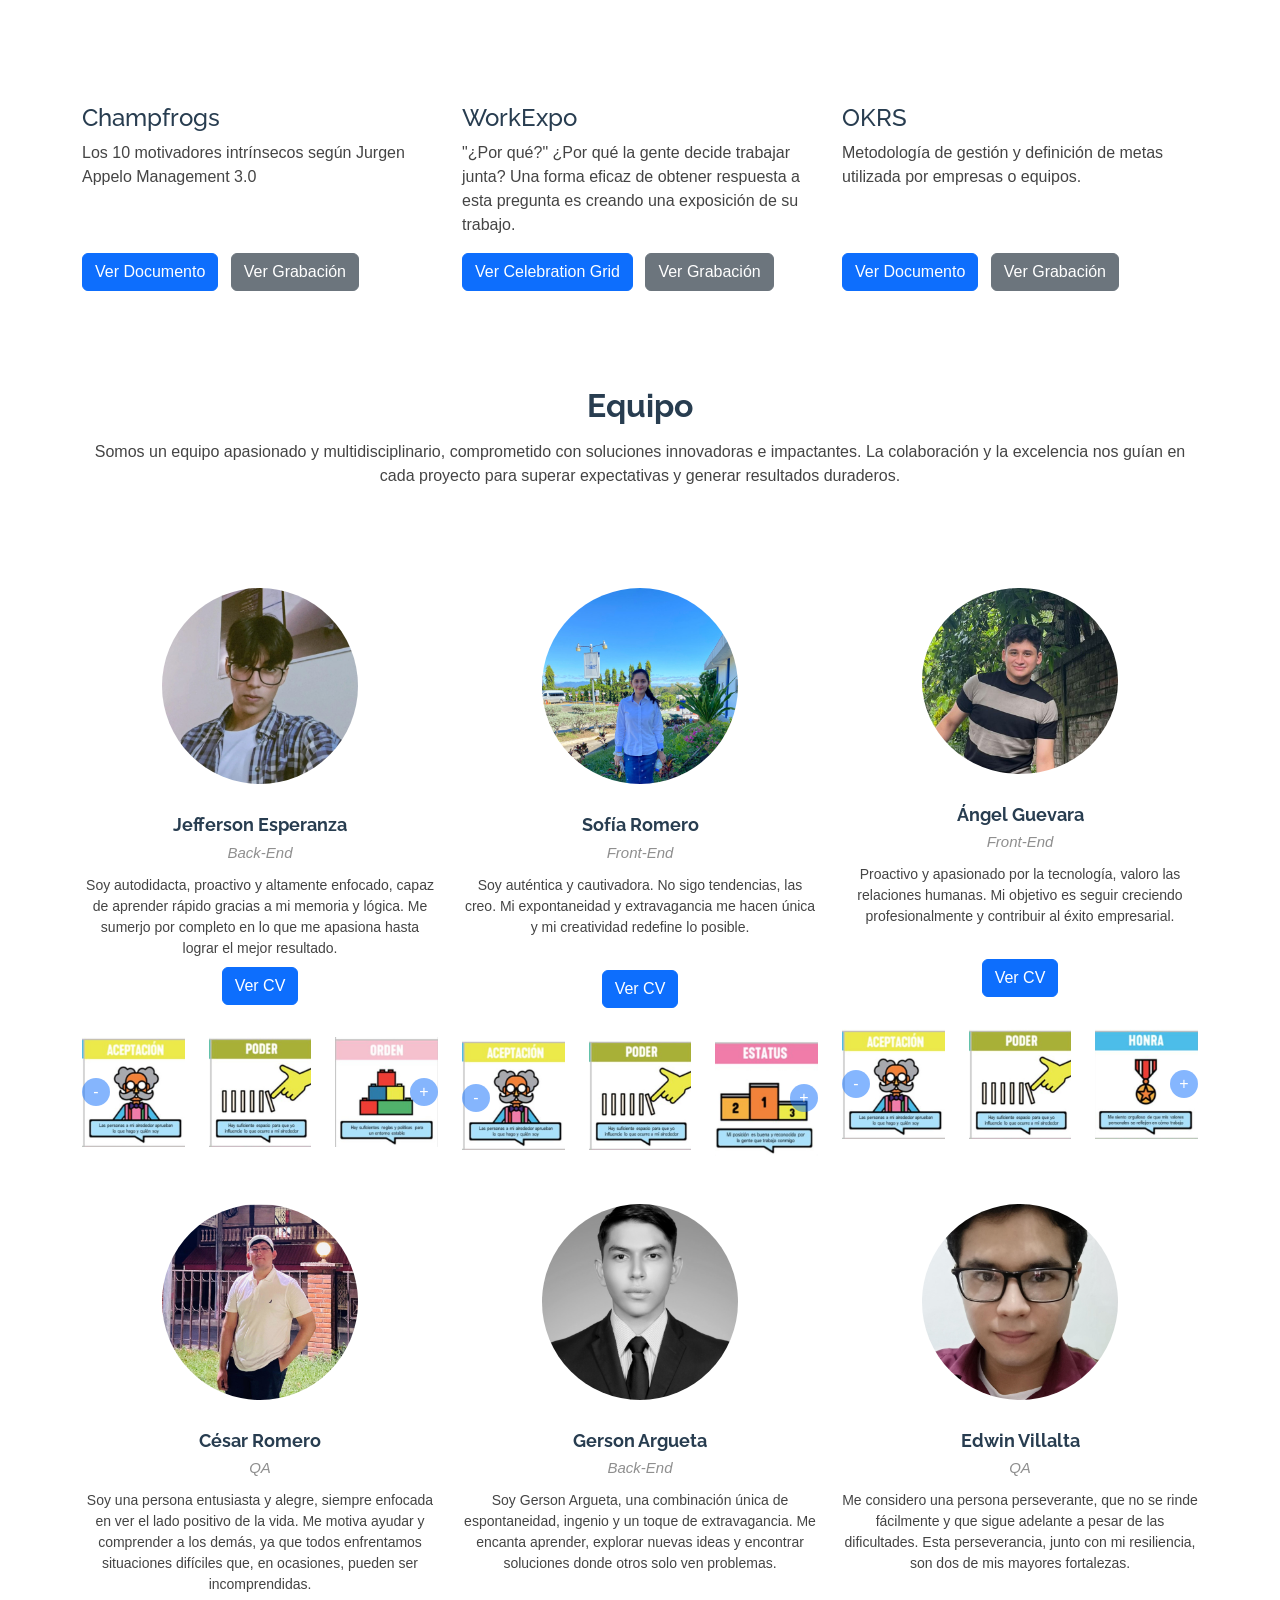
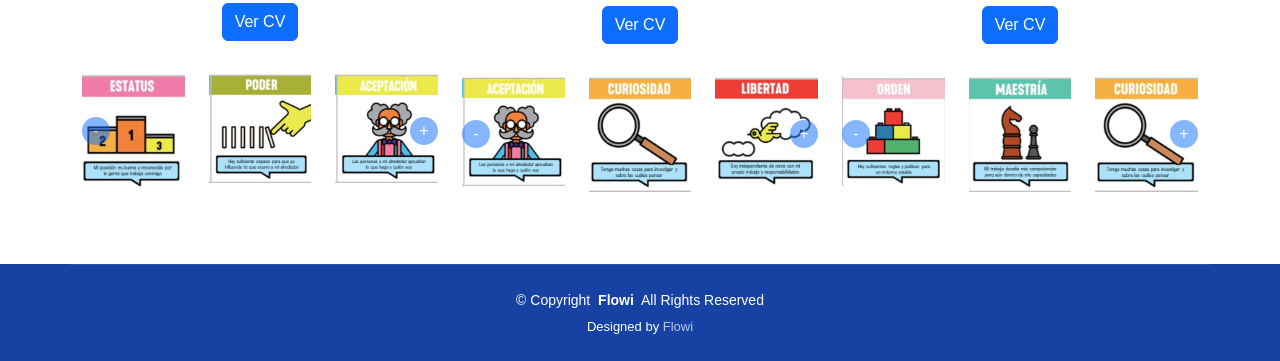
==== commit 2e8ce1bb: "Agregando Logo" ====
--- a/index.html
+++ b/index.html
@@ -18,7 +18,7 @@
   <link rel="stylesheet" href="https://cdn.jsdelivr.net/npm/bootstrap-icons@1.10.5/font/bootstrap-icons.css">
 
   <!-- Favicons -->
-  <link href="assets/img/favicon.png" rel="icon">
+  <link href="./assets/img/logoFav.ico" sizes="48x48" rel="icon">
   <link href="assets/img/apple-touch-icon.png" rel="apple-touch-icon">
 
   <!-- Fonts -->
@@ -38,13 +38,7 @@
   <!-- Main CSS File -->
   <link href="assets/css/main.css" rel="stylesheet">
 
-  <!-- =======================================================
-  * Template Name: NewBiz
-  * Template URL: https://bootstrapmade.com/newbiz-bootstrap-business-template/
-  * Updated: Aug 07 2024 with Bootstrap v5.3.3
-  * Author: BootstrapMade.com
-  * License: https://bootstrapmade.com/license/
-  ======================================================== -->
+
 
   <style>
     body {
@@ -97,6 +91,10 @@
     .member-info {
       margin-bottom: 2rem; /* separa el texto del carrusel */
     }
+    .custom-logo {
+            width: 300px; /* Ajusta el ancho */
+            height: auto; /* Mantén la proporción */
+        }
   </style>
 </head>
 
@@ -104,12 +102,8 @@
 
   <header id="header" class="header d-flex align-items-center sticky-top">
     <div class="container-fluid container-xl position-relative d-flex align-items-center justify-content-between">
-
-      <a href="index.html" class="logo d-flex align-items-center">
-        <img src="assets/img/logo.png" alt="">
-        <!-- Uncomment the line below if you also wish to use text logo -->
-        <!-- <h1 class="sitename">NewBiz</h1>  -->
-      </a>
+<img src="assets/img/Flowi-Logo.png" alt="Flowi Logo" width="180">
+      
 
       <nav id="navmenu" class="navmenu">
         <ul>
